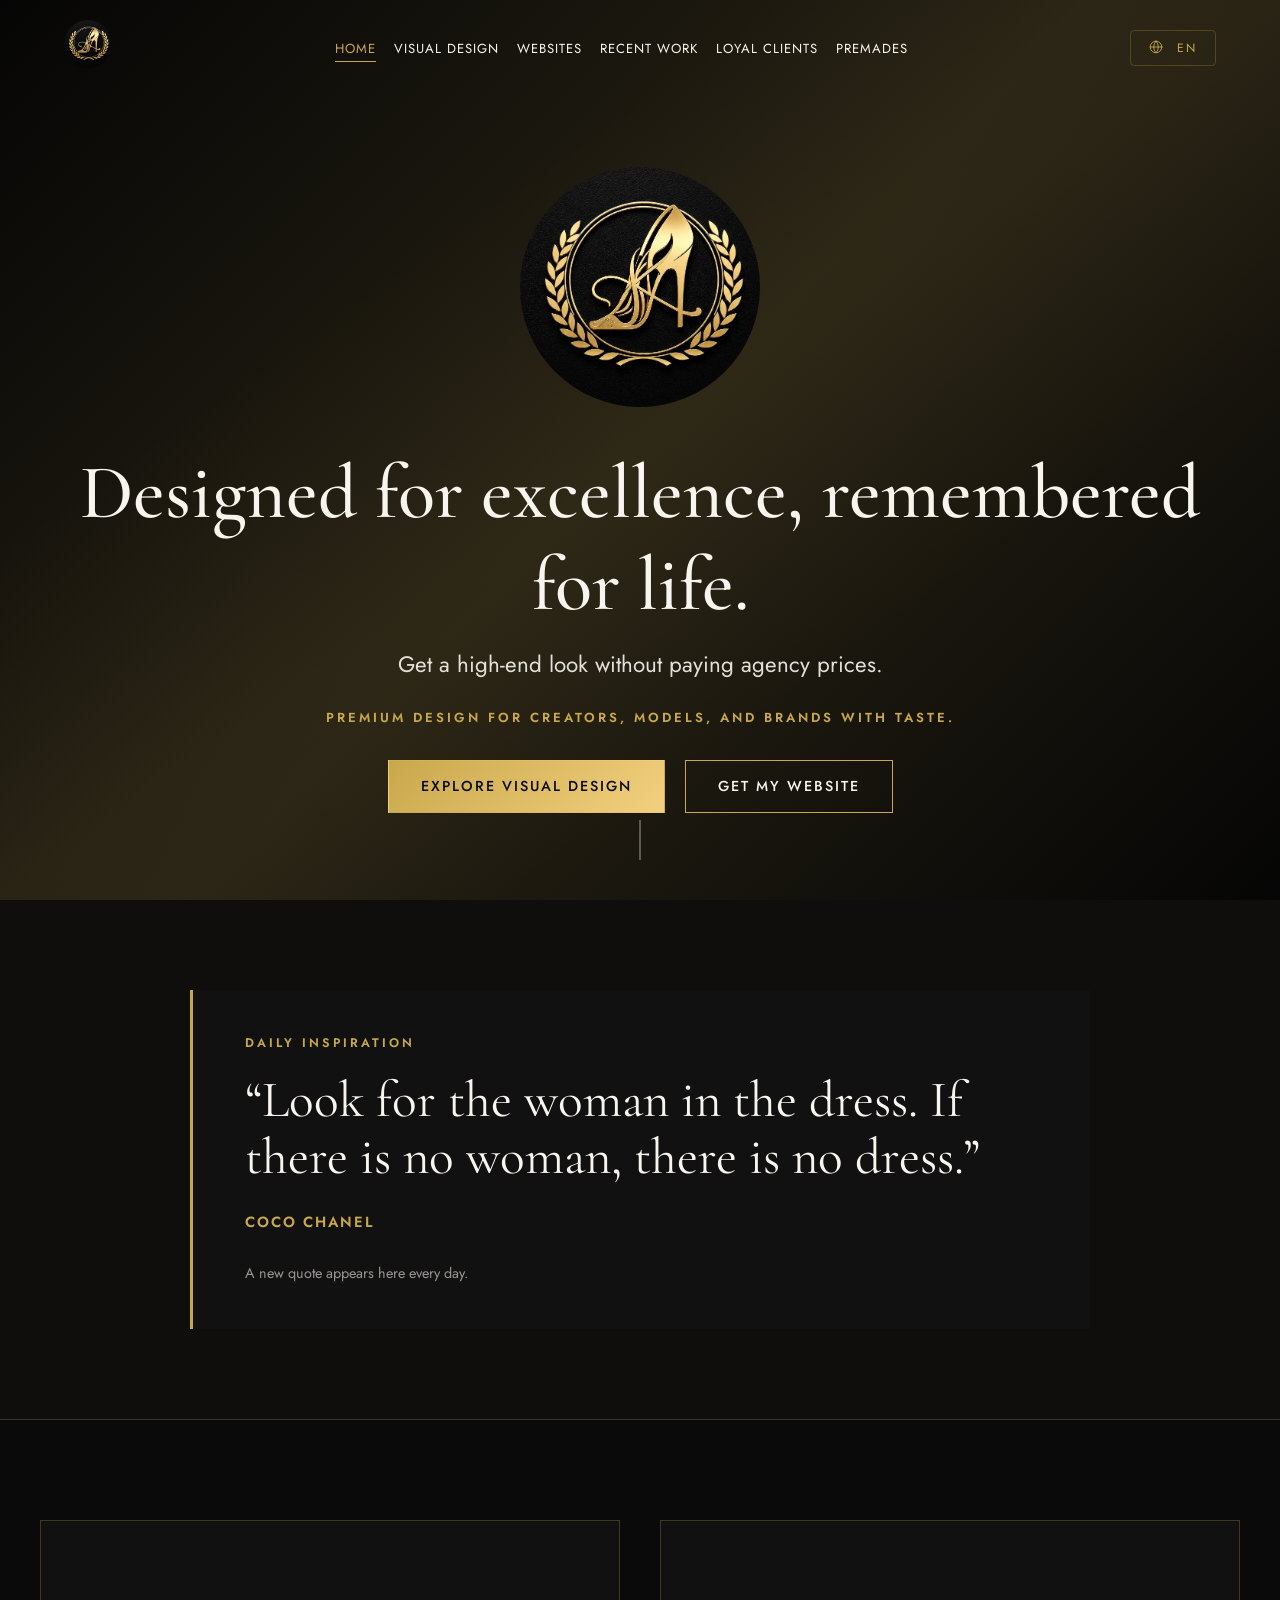
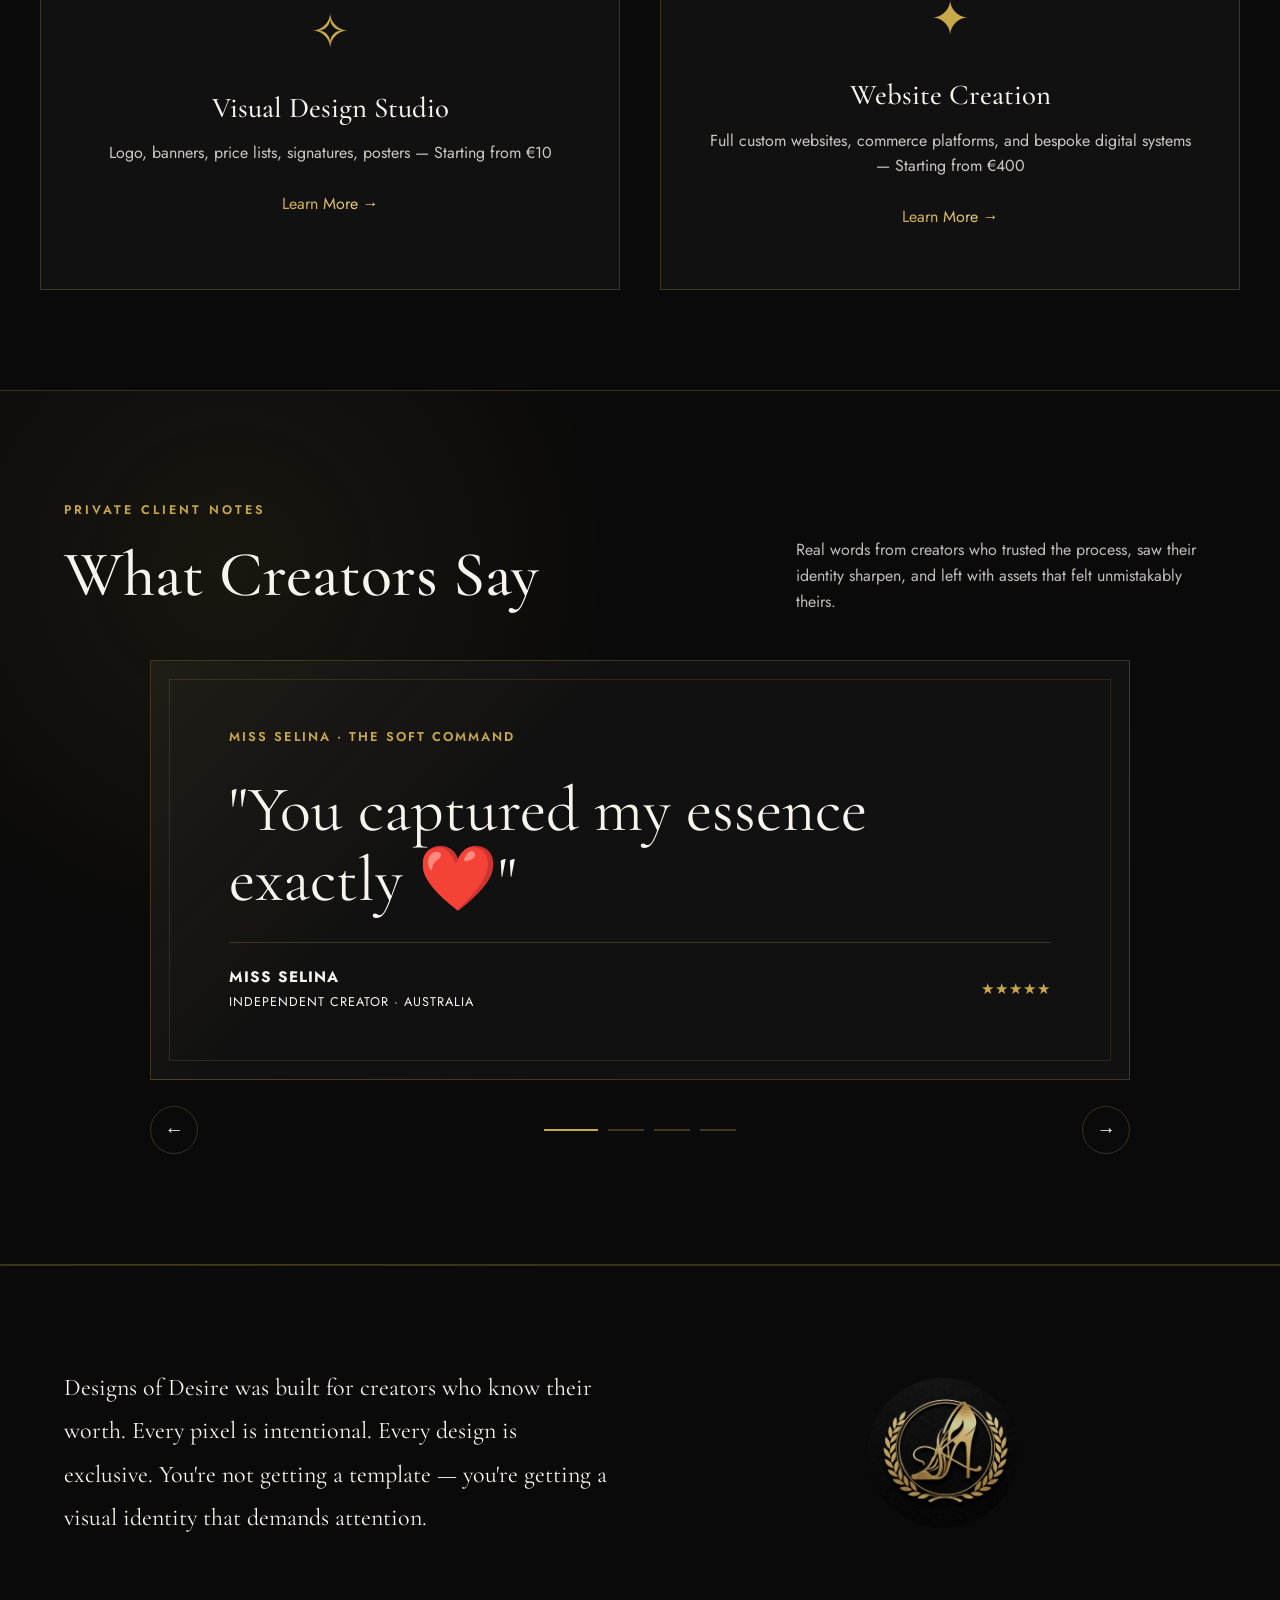
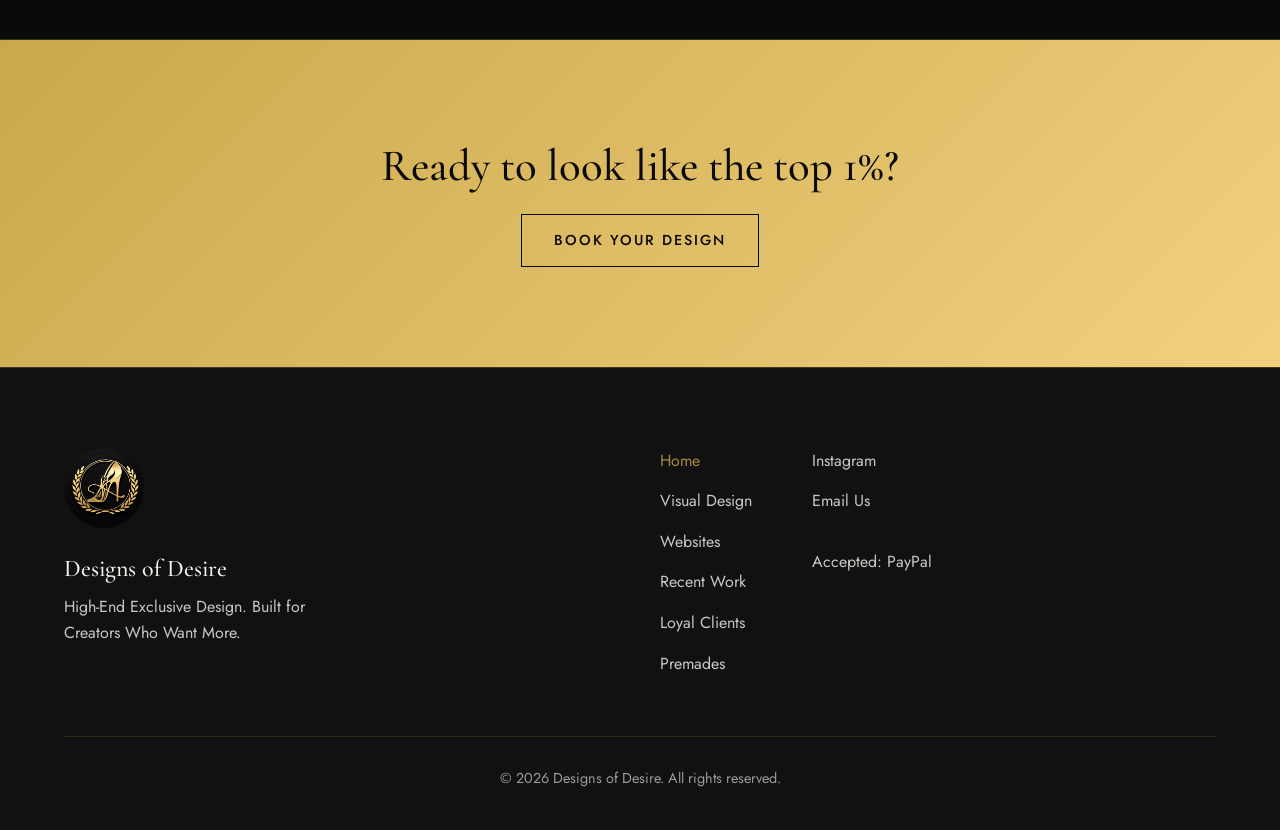
==== index.html @ 1761826a "5" ====
<!DOCTYPE html>
<html lang="en" data-theme="noir">
<head>
  <meta charset="UTF-8">
  <meta name="viewport" content="width=device-width, initial-scale=1.0">
  <title>Designs of Desire | Logo Design & Web Design Studio · Casablanca</title>
  <meta name="description" content="High-end logo design, brand identity, premade designs, and custom website creation in Casablanca. Premium visual design for creators, models, and luxury brands worldwide.">
  <link rel="canonical" href="https://elitexdesignsx-oss.github.io/Designs-Of-Desire/">
  <meta property="og:title" content="Designs of Desire | Logo Design & Web Design · Casablanca">
  <meta property="og:description" content="Premium logo design, brand identity, and custom websites for creators and luxury brands. Based in Casablanca, serving worldwide.">
  <meta property="og:type" content="website">
  <meta property="og:url" content="https://elitexdesignsx-oss.github.io/Designs-Of-Desire/">
  <meta property="og:image" content="https://elitexdesignsx-oss.github.io/Designs-Of-Desire/Images/Logo/designs-of-desire-luxury-logo-1.jpeg">
  <meta name="twitter:card" content="summary_large_image">
  <meta name="twitter:title" content="Designs of Desire | Logo Design & Web Design · Casablanca">
  <meta name="twitter:description" content="Premium logo design, brand identity, and custom websites for creators and luxury brands. Based in Casablanca, serving worldwide.">
  <meta name="twitter:image" content="https://elitexdesignsx-oss.github.io/Designs-Of-Desire/Images/Logo/designs-of-desire-luxury-logo-1.jpeg">
  <link rel="stylesheet" href="assets/css/styles.css">
  <script type="application/ld+json">
{
  "@context": "https://schema.org",
  "@graph": [
    {
      "@type": [
        "Organization",
        "ProfessionalService"
      ],
      "@id": "https://elitexdesignsx-oss.github.io/Designs-Of-Desire/#organization",
      "name": "Designs of Desire",
      "url": "https://elitexdesignsx-oss.github.io/Designs-Of-Desire/",
      "email": "designs.of.desirex@gmail.com",
      "logo": {
        "@type": "ImageObject",
        "url": "https://elitexdesignsx-oss.github.io/Designs-Of-Desire/Images/Logo/designs-of-desire-luxury-logo-1.jpeg"
      },
      "image": "https://elitexdesignsx-oss.github.io/Designs-Of-Desire/Images/Logo/designs-of-desire-luxury-logo-1.jpeg",
      "description": "High-end exclusive visual design, creator branding, premade designs, and custom websites for creators, models, independent brands, and luxury-leaning personal brands.",
      "priceRange": "EUR 10-2000+",
      "areaServed": [
        "Casablanca",
        "Morocco",
        "Worldwide"
      ],
      "sameAs": [
        "https://www.instagram.com/designs_of_desire_official_/"
      ],
      "contactPoint": [
        {
          "@type": "ContactPoint",
          "contactType": "sales",
          "email": "designs.of.desirex@gmail.com",
          "availableLanguage": [
            "English",
            "French",
            "German",
            "Spanish"
          ]
        }
      ]
    },
    {
      "@type": "WebSite",
      "@id": "https://elitexdesignsx-oss.github.io/Designs-Of-Desire/#website",
      "url": "https://elitexdesignsx-oss.github.io/Designs-Of-Desire/",
      "name": "Designs of Desire",
      "publisher": {
        "@id": "https://elitexdesignsx-oss.github.io/Designs-Of-Desire/#organization"
      }
    },
    {
      "@type": "WebPage",
      "@id": "https://elitexdesignsx-oss.github.io/Designs-Of-Desire/#webpage",
      "url": "https://elitexdesignsx-oss.github.io/Designs-Of-Desire/",
      "name": "High-End Design for Creators and Brands",
      "description": "Overview of Designs of Desire services, client notes, visual design packages, website creation, and booking paths.",
      "isPartOf": {
        "@id": "https://elitexdesignsx-oss.github.io/Designs-Of-Desire/#website"
      },
      "about": {
        "@id": "https://elitexdesignsx-oss.github.io/Designs-Of-Desire/#organization"
      },
      "datePublished": "2026-05-31",
      "dateModified": "2026-05-31"
    },
    {
      "@type": "ItemList",
      "@id": "https://elitexdesignsx-oss.github.io/Designs-Of-Desire/#services",
      "name": "Designs of Desire core services",
      "itemListElement": [
        {
          "@type": "ListItem",
          "position": 1,
          "name": "Visual Design Studio",
          "url": "https://elitexdesignsx-oss.github.io/Designs-Of-Desire/visual-design.html"
        },
        {
          "@type": "ListItem",
          "position": 2,
          "name": "Website Creation",
          "url": "https://elitexdesignsx-oss.github.io/Designs-Of-Desire/websites.html"
        },
        {
          "@type": "ListItem",
          "position": 3,
          "name": "Premade Designs",
          "url": "https://elitexdesignsx-oss.github.io/Designs-Of-Desire/premades.html"
        }
      ]
    }
  ]
}
</script>
  <style>
    /* Specific styles for Home Page */
    .dual-cards-section {
      padding: 100px 0;
    }
    .daily-inspiration-section {
      padding: 90px 0;
      border-bottom: 1px solid var(--border-color);
      background: rgba(201, 168, 76, 0.025);
    }
    .daily-inspiration-card {
      max-width: 900px;
      margin: 0 auto;
      border-left: 3px solid var(--accent-color-1);
      padding: 44px 52px;
      background: var(--card-bg);
      position: relative;
    }
    .daily-inspiration-kicker {
      color: var(--accent-color-1);
      font-size: 0.78rem;
      font-weight: 600;
      letter-spacing: 3px;
      margin-bottom: 18px;
      text-transform: uppercase;
    }
    .daily-inspiration-quote {
      font-family: var(--font-display);
      font-size: clamp(2rem, 4vw, 3.6rem);
      line-height: 1.12;
      margin-bottom: 24px;
    }
    .daily-inspiration-person {
      color: var(--accent-color-1);
      font-size: 0.92rem;
      font-weight: 600;
      letter-spacing: 2px;
      text-transform: uppercase;
    }
    .daily-inspiration-meta {
      margin-top: 28px;
      opacity: 0.58;
      font-size: 0.9rem;
    }
    .dual-cards-grid {
      display: grid;
      grid-template-columns: 1fr 1fr;
      gap: 40px;
    }
    .service-card {
      text-align: center;
      display: flex;
      flex-direction: column;
      align-items: center;
      justify-content: center;
      padding: 60px 40px;
    }
    .service-icon {
      font-size: 3rem;
      color: var(--accent-color-1);
      margin-bottom: 20px;
    }

    .reviews-section {
      padding: 110px 0;
      background:
        radial-gradient(circle at 18% 20%, rgba(201, 168, 76, 0.08), transparent 30%),
        var(--bg-color);
      border-top: 1px solid var(--border-color);
      border-bottom: 1px solid var(--border-color);
    }
    .reviews-intro {
      display: flex;
      justify-content: space-between;
      align-items: end;
      gap: 40px;
      margin-bottom: 46px;
    }
    .reviews-kicker {
      color: var(--accent-color-1);
      font-size: 0.78rem;
      font-weight: 600;
      letter-spacing: 3px;
      margin-bottom: 16px;
      text-transform: uppercase;
    }
    .reviews-intro h2 {
      font-size: clamp(2.4rem, 5vw, 4.4rem);
    }
    .reviews-intro p {
      max-width: 420px;
      opacity: 0.76;
    }
    .review-carousel {
      max-width: 980px;
      margin: 0 auto;
    }
    .review-viewport {
      position: relative;
      min-height: 420px;
      border: 1px solid var(--border-color);
      background:
        linear-gradient(135deg, rgba(201, 168, 76, 0.08), transparent 34%),
        var(--card-bg);
      overflow: hidden;
    }
    .review-viewport::before {
      content: '';
      position: absolute;
      inset: 18px;
      border: 1px solid rgba(201, 168, 76, 0.16);
      pointer-events: none;
    }
    .review-slide {
      position: absolute;
      inset: 0;
      display: grid;
      align-content: center;
      gap: 28px;
      padding: clamp(34px, 7vw, 78px);
      opacity: 0;
      transform: translateX(24px);
      transition: opacity 0.45s ease, transform 0.45s ease;
      pointer-events: none;
    }
    .review-slide.active {
      opacity: 1;
      transform: translateX(0);
      pointer-events: auto;
    }
    .review-quote {
      font-family: var(--font-display);
      font-size: clamp(2.2rem, 5vw, 4.5rem);
      line-height: 1.08;
      max-width: 820px;
    }
    .review-author {
      display: flex;
      justify-content: space-between;
      align-items: center;
      gap: 20px;
      border-top: 1px solid var(--border-color);
      padding-top: 22px;
      font-size: 0.95rem;
      text-transform: uppercase;
      letter-spacing: 1px;
    }
    .stars {
      color: var(--accent-color-1);
    }
    .review-tag {
      color: var(--accent-color-1);
      font-size: 0.8rem;
      font-weight: 600;
      letter-spacing: 2px;
      text-transform: uppercase;
    }
    .review-cta {
      background:
        linear-gradient(135deg, rgba(201, 168, 76, 0.18), transparent 42%),
        #0f0f0f;
    }
    .review-cta .review-quote {
      max-width: 760px;
    }
    .review-cta-actions {
      display: flex;
      flex-wrap: wrap;
      gap: 16px;
    }
    .review-controls {
      display: flex;
      align-items: center;
      justify-content: space-between;
      gap: 24px;
      margin-top: 26px;
    }
    .review-arrow {
      width: 48px;
      height: 48px;
      border-radius: 50%;
      border: 1px solid var(--border-color);
      background: transparent;
      color: var(--text-color);
      cursor: pointer;
      font-size: 1.2rem;
      transition: var(--transition);
    }
    .review-arrow:hover {
      border-color: var(--accent-color-1);
      color: var(--accent-color-1);
    }
    .review-dots {
      display: flex;
      gap: 10px;
      justify-content: center;
      flex: 1;
    }
    .review-dot {
      width: 36px;
      height: 2px;
      border: none;
      background: rgba(201, 168, 76, 0.28);
      cursor: pointer;
      transition: var(--transition);
    }
    .review-dot.active {
      background: var(--accent-color-1);
      width: 54px;
    }

    .about-strip {
      padding: 100px 0;
      border-top: 1px solid var(--border-color);
      border-bottom: 1px solid var(--border-color);
    }
    .about-grid {
      display: grid;
      grid-template-columns: 1fr 1fr;
      align-items: center;
      gap: 60px;
    }
    .about-text {
      font-size: 1.5rem;
      font-family: var(--font-display);
      line-height: 1.8;
    }
    .about-img {
      width: 150px;
      height: auto;
      border-radius: 50%;
      margin: 0 auto;
      display: block;
      opacity: 0.8;
    }

    @media (max-width: 768px) {
      .dual-cards-grid, .about-grid {
        grid-template-columns: 1fr;
      }
      .review-quote {
        font-size: 2rem;
      }
      .reviews-intro {
        display: block;
      }
      .reviews-intro p {
        margin-top: 12px;
      }
      .review-viewport {
        min-height: 500px;
      }
      .review-author, .review-controls {
        align-items: flex-start;
        flex-direction: column;
      }
      .daily-inspiration-card {
        padding: 34px 26px;
      }
      .about-grid {
        text-align: center;
      }
    }
  </style>
</head>
<body>

  <!-- Navigation -->
  <nav aria-label="Main navigation">
    <div class="container nav-container">
      <a href="index.html" aria-label="Go to Designs of Desire homepage">
        <img src="Images/Logo/designs-of-desire-luxury-logo.jpeg" alt="Designs of Desire luxury logo" class="nav-logo" width="1254" height="1254">
      </a>
      <ul class="nav-links">
        <li><a href="index.html" data-i18n="nav_home">Home</a></li>
        <li><a href="visual-design.html" data-i18n="nav_visual">Visual Design</a></li>
        <li><a href="websites.html" data-i18n="nav_websites">Websites</a></li>
        <li><a href="recent-work.html" data-i18n="nav_work">Recent Work</a></li>
        <li><a href="loyal-clients.html" data-i18n="nav_clients">Loyal Clients</a></li>
        <li><a href="premades.html" data-i18n="nav_premades">Premades</a></li>
      </ul>
      <div class="nav-controls">
        <button class="lang-switch" type="button" aria-label="Change language"><svg width="14" height="14" viewBox="0 0 24 24" fill="none" stroke="currentColor" stroke-width="1.5" stroke-linecap="round" stroke-linejoin="round"><circle cx="12" cy="12" r="10"></circle><line x1="2" y1="12" x2="22" y2="12"></line><path d="M12 2a15.3 15.3 0 0 1 4 10 15.3 15.3 0 0 1-4 10 15.3 15.3 0 0 1-4-10 15.3 15.3 0 0 1 4-10z"></path></svg> EN</button>
        <button class="hamburger" type="button" aria-label="Open navigation menu" aria-controls="mobile-menu" aria-expanded="false">
          <span></span><span></span><span></span>
        </button>
      </div>
    </div>
  </nav>

  <!-- Mobile Menu -->
  <div class="mobile-menu" id="mobile-menu">
    <a href="index.html" data-i18n="nav_home">Home</a>
    <a href="visual-design.html" data-i18n="nav_visual">Visual Design</a>
    <a href="websites.html" data-i18n="nav_websites">Websites</a>
    <a href="recent-work.html" data-i18n="nav_work">Recent Work</a>
    <a href="loyal-clients.html" data-i18n="nav_clients">Loyal Clients</a>
    <a href="premades.html" data-i18n="nav_premades">Premades</a>
  </div>

  <main>
  <!-- Hero -->
  <header class="hero">
    <div class="container reveal">
      <div class="hero-logo-container">
        <img src="Images/Logo/designs-of-desire-luxury-logo.jpeg" alt="Designs of Desire" class="hero-logo" width="1254" height="1254" fetchpriority="high">
      </div>
      <h1 data-i18n="hero_title">Designed for excellence, remembered for life.</h1>
      <p data-i18n="hero_sub">Get a high-end look without paying agency prices.</p>
      <div class="hero-motto">Premium design for creators, models, and brands with taste.</div>
      <div class="hero-btns">
        <a href="visual-design.html" class="btn btn-primary" data-i18n="btn_explore">Explore Visual Design</a>
        <a href="websites.html" class="btn btn-outline" data-i18n="btn_get_website">Get My Website</a>
      </div>
    </div>
    <div class="scroll-indicator"></div>
  </header>

  <section class="agent-summary sr-only" aria-labelledby="home-summary-title">
    <div class="agent-summary-panel">
      <h2 id="home-summary-title">What Designs of Desire Does</h2>
      <p>Based in Casablanca and serving clients worldwide, Designs of Desire is a high-end visual design and website studio for creators, models, independent brands, and luxury-leaning personal brands that want a polished, memorable online presence without agency pricing.</p>
      <dl>
        <dt>Core services</dt>
        <dd>Visual design assets, custom websites, creator commerce platforms, bespoke digital systems, loyal client brand profiles, and exclusive premade designs.</dd>
        <dt>Best fit</dt>
        <dd>Creators and brands that need premium visual identity, clearer offer presentation, direct booking paths, or a stronger platform outside social media.</dd>
        <dt>Starting prices</dt>
        <dd>Visual design starts at EUR 10, premade designs start at EUR 20, and custom websites start at EUR 400.</dd>
        <dt>Contact path</dt>
        <dd>Email designs.of.desirex@gmail.com or message Designs of Desire on Instagram to request a project.</dd>
      </dl>
      <p class="last-updated">Last updated: May 31, 2026</p>
    </div>
  </section>

  <!-- Daily Inspiration -->
  <section class="daily-inspiration-section">
    <div class="container reveal">
      <div class="daily-inspiration-card" id="daily-inspiration">
        <div class="daily-inspiration-kicker">Daily Inspiration</div>
        <blockquote class="daily-inspiration-quote" id="daily-inspiration-quote">“Design is the silent ambassador of your brand.”</blockquote>
        <div class="daily-inspiration-person" id="daily-inspiration-person">Paul Rand</div>
        <div class="daily-inspiration-meta" id="daily-inspiration-meta">A new quote appears here every day.</div>
      </div>
    </div>
  </section>

  <!-- Dual Service Cards -->
  <section class="dual-cards-section container">
    <div class="dual-cards-grid reveal">
      <div class="card service-card">
        <div class="service-icon">✧</div>
        <h2 class="card-title" data-i18n="service_visual_title">Visual Design Studio</h2>
        <p class="card-desc" data-i18n="service_visual_desc">Logo, banners, price lists, signatures, posters — Starting from €10</p>
        <a href="visual-design.html" class="gold-gradient-text" data-i18n="btn_learn_more">Learn More →</a>
      </div>
      <div class="card service-card">
        <div class="service-icon">✦</div>
        <h2 class="card-title" data-i18n="service_web_title">Website Creation</h2>
        <p class="card-desc" data-i18n="service_web_desc">Full custom websites, commerce platforms, and bespoke digital systems — Starting from €400</p>
        <a href="websites.html" class="gold-gradient-text" data-i18n="btn_learn_more">Learn More →</a>
      </div>
    </div>
  </section>

  <!-- Reviews Section -->
  <section class="reviews-section">
    <div class="container reveal">
      <div class="reviews-intro">
        <div>
          <div class="reviews-kicker">Private Client Notes</div>
          <h2>What Creators Say</h2>
        </div>
        <p>Real words from creators who trusted the process, saw their identity sharpen, and left with assets that felt unmistakably theirs.</p>
      </div>

      <div class="review-carousel" aria-label="Client reviews carousel">
        <div class="review-viewport">
          <article class="review-slide active" data-review-slide>
            <div class="review-tag">Miss Selina · The Soft Command</div>
            <p class="review-quote">"You captured my essence exactly ❤️"</p>
            <div class="review-author">
              <div><strong>Miss Selina</strong><br><small>Independent Creator · Australia</small></div>
              <div class="stars">★★★★★</div>
            </div>
          </article>

          <article class="review-slide" data-review-slide>
            <div class="review-tag">Miss Selina · Full Brand System</div>
            <p class="review-quote">"You put so much energy into this… thank you."</p>
            <div class="review-author">
              <div><strong>Miss Selina</strong><br><small>The Soft Command</small></div>
              <div class="stars">★★★★★</div>
            </div>
          </article>

          <article class="review-slide" data-review-slide>
            <div class="review-tag">Viper Queen · Logo Identity</div>
            <p class="review-quote">"Other models logos are good, but mine is the best."</p>
            <div class="review-author">
              <div><strong>Viper Queen</strong><br><small>Luxury Visual Creator</small></div>
              <div class="stars">★★★★★</div>
            </div>
          </article>

          <article class="review-slide review-cta" data-review-slide>
            <div class="review-tag">Invitation Only Energy</div>
            <p class="review-quote">Want your brand to be the next one they remember?</p>
            <div class="review-cta-actions">
              <a href="visual-design.html" class="btn btn-primary">Explore Visual Design</a>
              <a href="websites.html" class="btn btn-outline">Build a Website</a>
            </div>
          </article>
        </div>

        <div class="review-controls">
          <button class="review-arrow" id="review-prev" aria-label="Previous review">←</button>
          <div class="review-dots" id="review-dots" aria-label="Review pagination"></div>
          <button class="review-arrow" id="review-next" aria-label="Next review">→</button>
        </div>
      </div>
    </div>
  </section>

  <!-- About Strip -->
  <section class="about-strip">
    <div class="container about-grid reveal">
      <div class="about-text" data-i18n="about_text">
        "Designs of Desire was built for creators who know their worth. Every pixel is intentional. Every design is exclusive. You're not getting a template — you're getting a visual identity that demands attention."
      </div>
      <div>
        <img src="Images/Logo/designs-of-desire-luxury-logo.jpeg" alt="Crest" class="about-img" loading="lazy" decoding="async" width="1254" height="1254">
      </div>
    </div>
  </section>

  <!-- Bottom CTA -->
  <section class="uniform-stripe gold-gradient-bg">
    <div class="container reveal">
      <h2 data-i18n="bottom_cta">Ready to look like the top 1%?</h2>
      <a href="mailto:designs.of.desirex@gmail.com?subject=Booking%20Inquiry" class="btn btn-outline" style="border-color: var(--button-text); color: var(--button-text);" data-i18n="btn_book">Book Your Design</a>
    </div>
  </section>
  </main>

  <!-- Footer -->
  <footer>
    <div class="container">
      <div class="footer-content">
        <div>
          <img src="Images/Logo/designs-of-desire-luxury-logo.jpeg" alt="Designs of Desire luxury logo" class="footer-logo" loading="lazy" decoding="async" width="1254" height="1254">
          <h3 style="font-size: 1.5rem; margin-bottom: 10px;">Designs of Desire</h3>
          <p style="opacity: 0.8; max-width: 300px;">High-End Exclusive Design. Built for Creators Who Want More.</p>
        </div>
        <div style="display: flex; gap: 60px;">
          <div class="footer-links">
            <a href="index.html" data-i18n="nav_home">Home</a>
            <a href="visual-design.html" data-i18n="nav_visual">Visual Design</a>
            <a href="websites.html" data-i18n="nav_websites">Websites</a>
            <a href="recent-work.html" data-i18n="nav_work">Recent Work</a>
            <a href="loyal-clients.html" data-i18n="nav_clients">Loyal Clients</a>
            <a href="premades.html" data-i18n="nav_premades">Premades</a>
          </div>
          <address class="footer-links">

            <a href="https://www.instagram.com/designs_of_desire_official_/" target="_blank">Instagram</a>
            <a href="mailto:designs.of.desirex@gmail.com">Email Us</a>
            <span style="opacity: 0.8; margin-top: 20px;">Accepted: PayPal</span>
          </address>
        </div>
      </div>
      <div class="footer-bottom">
        &copy; 2026 Designs of Desire. All rights reserved.
      </div>
    </div>
  </footer>

  <script src="assets/js/translations.js"></script>
  <script src="assets/js/main.js"></script>
</body>
</html>
---- assets/css/styles.css ----
@import url('https://fonts.googleapis.com/css2?family=Cormorant+Garamond:ital,wght@0,300;0,400;0,500;0,600;0,700;1,400&family=Jost:wght@300;400;500;600&display=swap');

:root {
  /* Default: Noir Luxe */
  --bg-color: #0A0A0A;
  --text-color: #F8F5EF;
  --card-bg: #111111;
  --accent-color-1: #C9A84C;
  --accent-color-2: #F2D07E;
  --border-color: rgba(201, 168, 76, 0.25);
  --border-glow: rgba(201, 168, 76, 0.4);
  --button-text: #0A0A0A;
  --glass-bg: rgba(17, 17, 17, 0.7);
  --nav-bg: rgba(10, 10, 10, 0.85);
  
  --font-display: 'Cormorant Garamond', serif;
  --font-body: 'Jost', sans-serif;
  
  --transition: all 0.4s ease;
}

[data-theme="marble"] {
  /* Gilded Marble */
  --bg-color: #FFFDF8;
  background-image: 
    radial-gradient(circle at 12% 18%, rgba(212, 175, 55, 0.2) 0%, transparent 28%),
    linear-gradient(135deg, #FFFFFF 0%, #FFF7DF 42%, #FFFFFF 72%, #F6E6B8 100%);
  --text-color: #15120B;
  --card-bg: rgba(255, 255, 255, 0.9);
  --accent-color-1: #B98718;
  --accent-color-2: #E8C76B;
  --border-color: rgba(185, 135, 24, 0.32);
  --border-glow: rgba(185, 135, 24, 0.32);
  --button-text: #141006;
  --glass-bg: rgba(255, 253, 247, 0.78);
  --nav-bg: rgba(255, 253, 247, 0.88);
}

* {
  margin: 0;
  padding: 0;
  box-sizing: border-box;
}

body {
  font-family: var(--font-body);
  background-color: var(--bg-color);
  color: var(--text-color);
  overflow-x: hidden;
  transition: background-color 0.4s ease, color 0.4s ease;
  line-height: 1.6;
}

[data-theme="marble"] body {
  background:
    radial-gradient(circle at top left, rgba(232, 199, 107, 0.24), transparent 34%),
    radial-gradient(circle at bottom right, rgba(185, 135, 24, 0.12), transparent 30%),
    linear-gradient(135deg, #FFFFFF 0%, #FFF9E9 42%, #FFFFFF 70%, #F7E7BA 100%);
}

h1, h2, h3, h4, h5, h6 {
  font-family: var(--font-display);
  font-weight: 500;
  line-height: 1.2;
}

a {
  color: inherit;
  text-decoration: none;
  transition: var(--transition);
}

ul {
  list-style: none;
}

/* Utilities */
.container {
  width: 100%;
  max-width: 1200px;
  margin: 0 auto;
  padding: 0 24px;
}

.gold-gradient-text {
  background: linear-gradient(to right, var(--accent-color-1), var(--accent-color-2));
  -webkit-background-clip: text;
  -webkit-text-fill-color: transparent;
  display: inline-block;
}

.gold-gradient-bg {
  background: linear-gradient(135deg, var(--accent-color-1), var(--accent-color-2));
}

.section-padding {
  padding: 100px 0;
}

.text-center {
  text-align: center;
}

.sr-only {
  position: absolute;
  width: 1px;
  height: 1px;
  padding: 0;
  margin: -1px;
  overflow: hidden;
  clip: rect(0, 0, 0, 0);
  white-space: nowrap;
  border: 0;
}

.agent-summary {
  padding: 0 0 90px;
}

.agent-summary-panel {
  border: 1px solid var(--border-color);
  background:
    linear-gradient(135deg, rgba(201, 168, 76, 0.08), transparent 36%),
    var(--card-bg);
  padding: clamp(30px, 5vw, 54px);
}

.agent-summary-panel h2 {
  font-size: clamp(2rem, 4vw, 3.2rem);
  margin-bottom: 18px;
}

.agent-summary-panel > p {
  max-width: 780px;
  opacity: 0.82;
  margin-bottom: 28px;
}

.agent-summary-panel dl {
  display: grid;
  grid-template-columns: minmax(180px, 0.32fr) 1fr;
  gap: 16px 28px;
}

.agent-summary-panel dt {
  color: var(--accent-color-1);
  font-weight: 700;
  letter-spacing: 1px;
  text-transform: uppercase;
  font-size: 0.78rem;
}

.agent-summary-panel dd {
  opacity: 0.86;
}

.last-updated {
  margin-top: 24px;
  opacity: 0.58;
  font-size: 0.9rem;
}

.quote-form-section,
.faq-section {
  padding: 90px 0;
}

.quote-form {
  display: grid;
  grid-template-columns: repeat(2, minmax(0, 1fr));
  gap: 18px;
  margin-top: 34px;
}

.quote-form label {
  display: grid;
  gap: 8px;
  color: var(--accent-color-1);
  font-size: 0.78rem;
  font-weight: 700;
  letter-spacing: 1px;
  text-transform: uppercase;
}

.quote-form input,
.quote-form select,
.quote-form textarea {
  width: 100%;
  min-height: 52px;
  border: 1px solid var(--border-color);
  background: rgba(0, 0, 0, 0.24);
  color: var(--text-color);
  padding: 13px 15px;
  font: inherit;
  outline: none;
}

.quote-form textarea,
.quote-form .full {
  grid-column: 1 / -1;
}

.quote-form textarea {
  min-height: 140px;
  resize: vertical;
}

.quote-form input:focus,
.quote-form select:focus,
.quote-form textarea:focus {
  border-color: var(--accent-color-1);
  box-shadow: 0 0 0 3px rgba(201, 168, 76, 0.12);
}

.faq-list {
  display: grid;
  gap: 18px;
  margin-top: 34px;
}

.faq-list article {
  border: 1px solid var(--border-color);
  background: var(--card-bg);
  padding: 24px;
}

.faq-list h3 {
  font-size: 1.35rem;
  margin-bottom: 8px;
}

/* Navigation */
nav {
  position: fixed;
  top: 0;
  width: 100%;
  z-index: 1000;
  background: transparent;
  transition: var(--transition);
  padding: 20px 0;
}

nav.scrolled {
  background: var(--nav-bg);
  backdrop-filter: blur(10px);
  -webkit-backdrop-filter: blur(10px);
  padding: 15px 0;
  border-bottom: 1px solid var(--border-color);
}
[data-theme="marble"] nav.scrolled {
  box-shadow: 0 12px 36px rgba(185, 135, 24, 0.12);
}

.nav-container {
  display: flex;
  justify-content: space-between;
  align-items: center;
}

.nav-logo {
  height: 48px;
  width: 48px;
  border-radius: 50%;
  object-fit: cover;
}
[data-theme="marble"] .nav-logo {
  box-shadow: 0 0 10px rgba(0,0,0,0.1);
  background: #000; /* container for jpeg logo to look good */
}

.nav-links {
  display: flex;
  gap: 18px;
}

.nav-links a {
  font-size: 0.82rem;
  text-transform: uppercase;
  letter-spacing: 1px;
  position: relative;
}

.nav-links a::after {
  content: '';
  position: absolute;
  bottom: -4px;
  left: 0;
  width: 0%;
  height: 1px;
  background: var(--accent-color-1);
  transition: var(--transition);
}
.nav-links a:hover::after,
.nav-links a.active::after {
  width: 100%;
}
.nav-links a.active,
.mobile-menu a.active,
.footer-links a.active {
  color: var(--accent-color-1);
}

.nav-controls {
  display: flex;
  align-items: center;
  gap: 14px;
}

.theme-toggle {
  background: none;
  border: none;
  color: var(--text-color);
  font-family: var(--font-body);
  font-size: 0.82rem;
  cursor: pointer;
  text-transform: uppercase;
  transition: var(--transition);
}
.theme-toggle:hover {
  color: var(--accent-color-1);
}

.lang-switch {
  display: inline-flex;
  align-items: center;
  justify-content: center;
  gap: 8px;
  background: transparent;
  border: 1px solid var(--border-color);
  color: var(--accent-color-1);
  font-family: var(--font-body);
  font-size: 0.75rem;
  letter-spacing: 2px;
  padding: 8px 18px;
  border-radius: 4px;
  cursor: pointer;
  text-transform: uppercase;
  transition: var(--transition);
  position: relative;
  overflow: hidden;
}
.lang-switch::before {
  content: '';
  position: absolute;
  top: 0; left: -100%; width: 100%; height: 100%;
  background: linear-gradient(90deg, transparent, rgba(201,168,76,0.15), transparent);
  transition: 0.6s ease;
}
.lang-switch:hover::before {
  left: 100%;
}
[data-theme="marble"] .lang-switch {
  background: rgba(0, 0, 0, 0.02);
}
.lang-switch:hover {
  border-color: var(--accent-color-1);
  box-shadow: 0 0 18px rgba(201, 168, 76, 0.2);
  background: rgba(201, 168, 76, 0.05);
}

.hamburger {
  display: none;
  flex-direction: column;
  gap: 5px;
  cursor: pointer;
}
.hamburger span {
  width: 25px;
  height: 2px;
  background: var(--text-color);
  transition: var(--transition);
}

/* Buttons */
.btn {
  display: inline-block;
  padding: 14px 32px;
  font-size: 0.9rem;
  text-transform: uppercase;
  letter-spacing: 2px;
  font-family: var(--font-body);
  font-weight: 500;
  cursor: pointer;
  border: 1px solid transparent;
  transition: var(--transition);
  text-align: center;
}

.btn-primary {
  background: linear-gradient(135deg, var(--accent-color-1), var(--accent-color-2));
  color: var(--button-text);
}
[data-theme="marble"] .btn-primary {
  color: #fff;
}

.btn-primary:hover {
  background: transparent;
  border-color: var(--accent-color-1);
  color: var(--accent-color-1);
  box-shadow: 0 0 15px var(--border-glow);
}

.btn-outline {
  background: transparent;
  border: 1px solid var(--accent-color-1);
  color: var(--text-color);
}

.btn-outline:hover {
  background: linear-gradient(135deg, var(--accent-color-1), var(--accent-color-2));
  color: var(--button-text);
  box-shadow: 0 0 15px var(--border-glow);
}
[data-theme="marble"] .btn-outline:hover {
  color: #fff;
}

/* Hero Section */
.hero {
  min-height: 100vh;
  display: flex;
  align-items: center;
  justify-content: center;
  position: relative;
  text-align: center;
  padding-top: 80px;
  overflow: hidden;

}
[data-theme="noir"] .hero {
  background-image: linear-gradient(135deg, rgba(5,5,5,1) 0%, rgba(201, 168, 76, 0.15) 50%, rgba(5,5,5,1) 100%);
  box-shadow: none;
}
[data-theme="marble"] .hero {
  box-shadow: inset 0 0 0 2000px rgba(253, 253, 253, 0.95);
}

.hero::before {
  content: '';
  position: absolute;
  top: -50%; left: -50%; width: 200%; height: 200%;
  background: linear-gradient(
    to bottom right,
    rgba(255, 255, 255, 0) 0%,
    rgba(255, 255, 255, 0) 40%,
    rgba(201, 168, 76, 0.05) 50%,
    rgba(255, 255, 255, 0) 60%,
    rgba(255, 255, 255, 0) 100%
  );
  animation: shimmerSweep 8s infinite linear;
  pointer-events: none;
}

@keyframes shimmerSweep {
  0% { transform: translate(-30%, -30%); }
  100% { transform: translate(30%, 30%); }
}

.hero-logo-container {
  margin-bottom: 2rem;
  display: inline-block;
  position: relative;
}

.hero-logo {
  width: 240px;
  height: 240px;
  object-fit: cover;
  border-radius: 50%;
  animation: pulseGlow 4s infinite alternate;
}
[data-theme="marble"] .hero-logo {
  background: #000;
}

@keyframes pulseGlow {
  0% { box-shadow: 0 0 20px rgba(201, 168, 76, 0.2); }
  100% { box-shadow: 0 0 60px rgba(201, 168, 76, 0.6); }
}

.hero h1 {
  font-size: clamp(3rem, 6vw, 5rem);
  margin-bottom: 1rem;
}

.hero p {
  font-size: clamp(1.1rem, 2vw, 1.4rem);
  max-width: 700px;
  margin: 0 auto 3rem;
  opacity: 0.9;
}

.hero-btns {
  display: flex;
  gap: 20px;
  justify-content: center;
}
.hero-motto {
  color: var(--accent-color-1);
  font-size: 0.82rem;
  font-weight: 600;
  letter-spacing: 3px;
  margin: -24px 0 32px;
  text-transform: uppercase;
}

.scroll-indicator {
  position: absolute;
  bottom: 40px;
  left: 50%;
  transform: translateX(-50%);
  display: flex;
  flex-direction: column;
  align-items: center;
  opacity: 0.6;
}
.scroll-indicator::after {
  content: '';
  width: 1px;
  height: 40px;
  background: var(--text-color);
  margin-top: 10px;
  animation: scrollLine 2s infinite;
}
@keyframes scrollLine {
  0% { transform: scaleY(0); transform-origin: top; }
  50% { transform: scaleY(1); transform-origin: top; }
  51% { transform: scaleY(1); transform-origin: bottom; }
  100% { transform: scaleY(0); transform-origin: bottom; }
}

/* Cards & Layouts */
.grid-2 {
  display: grid;
  grid-template-columns: 1fr 1fr;
  gap: 40px;
}
.grid-3 {
  display: grid;
  grid-template-columns: repeat(3, 1fr);
  gap: 30px;
}

.card {
  background: var(--card-bg);
  border: 1px solid var(--border-color);
  padding: 40px;
  transition: var(--transition);
  position: relative;
}
[data-theme="marble"] .card {
  box-shadow: inset 0 1px 0 rgba(255, 255, 255, 0.86);
}

.card:hover {
  transform: translateY(-8px);
  box-shadow: 0 10px 30px var(--border-glow);
  border-color: var(--accent-color-1);
}

.card-title {
  font-size: 1.8rem;
  margin-bottom: 15px;
}

.card-desc {
  opacity: 0.8;
  margin-bottom: 25px;
}

/* Footer */
footer {
  border-top: 1px solid var(--border-color);
  padding: 80px 0 40px;
  background: var(--card-bg);
}

.footer-content {
  display: grid;
  grid-template-columns: 1fr 1fr;
  gap: 40px;
  margin-bottom: 60px;
}

.footer-logo {
  width: 80px;
  height: 80px;
  border-radius: 50%;
  object-fit: cover;
  margin-bottom: 20px;
}
[data-theme="marble"] .footer-logo {
  background: #000;
}

.footer-links {
  display: flex;
  flex-direction: column;
  gap: 15px;
}
.footer-links a {
  opacity: 0.8;
}
.footer-links a:hover {
  opacity: 1;
  color: var(--accent-color-1);
}

footer address {
  font-style: normal;
}

.footer-bottom {
  text-align: center;
  padding-top: 30px;
  border-top: 1px solid var(--border-color);
  opacity: 0.6;
  font-size: 0.9rem;
}

/* Animations */
.reveal {
  opacity: 0;
  transform: translateY(40px);
  transition: 0.8s all ease;
}
.reveal.active {
  opacity: 1;
  transform: translateY(0);
}

/* Mobile */
@media (max-width: 768px) {
  .nav-links {
    display: none; /* simple for now, will implement overlay in JS */
  }
  .hamburger {
    display: flex;
    border: 0;
    background: transparent;
    padding: 6px;
  }
}

@media (max-width: 768px) {
  .grid-2, .grid-3 {
    grid-template-columns: 1fr;
  }
  .hero-btns {
    flex-direction: column;
  }
  .footer-content {
    grid-template-columns: 1fr;
    text-align: center;
  }
  .agent-summary-panel dl,
  .quote-form {
    grid-template-columns: 1fr;
  }
}

/* Mobile Nav Overlay */
.mobile-menu {
  position: fixed;
  top: 0;
  left: 0;
  width: 100%;
  height: 100vh;
  background: var(--bg-color);
  z-index: 999;
  display: flex;
  flex-direction: column;
  justify-content: center;
  align-items: center;
  gap: 30px;
  transform: translateY(-100%);
  transition: transform 0.5s ease;
}
.mobile-menu.open {
  transform: translateY(0);
}
.mobile-menu a {
  font-size: 2rem;
  font-family: var(--font-display);
}

/* Uniform Stripes */
.uniform-stripe {
  padding: 100px 0;
  text-align: center;
  width: 100%;
}
.uniform-stripe h2 {
  font-size: clamp(2.2rem, 4vw, 2.8rem);
  margin-bottom: 20px;
  color: inherit;
}
.uniform-stripe p {
  max-width: 680px;
  margin: 0 auto 0 auto;
  font-size: 1.1rem;
  line-height: 1.6;
  opacity: 0.9;
}
.uniform-stripe .stripe-actions {
  display: flex;
  justify-content: center;
  align-items: center;
  gap: 20px;
  flex-wrap: wrap;
  margin-top: 35px;
}

/* Gold Stripe Children */
.gold-gradient-bg h2, 
.gold-gradient-bg p, 
.gold-gradient-bg .step-title {
  color: var(--button-text) !important;
}
.gold-gradient-bg .timeline::before {
  background: var(--button-text) !important;
  opacity: 0.2;
}
.gold-gradient-bg .step-icon {
  border-color: var(--button-text) !important;
  background: transparent !important;
  color: var(--button-text) !important;
}
.gold-gradient-bg .btn-outline {
  border-color: var(--button-text) !important;
  color: var(--button-text) !important;
}
.gold-gradient-bg .btn-primary {
  background: var(--button-text) !important;
  color: var(--text-color) !important; /* Button text inverse */
}
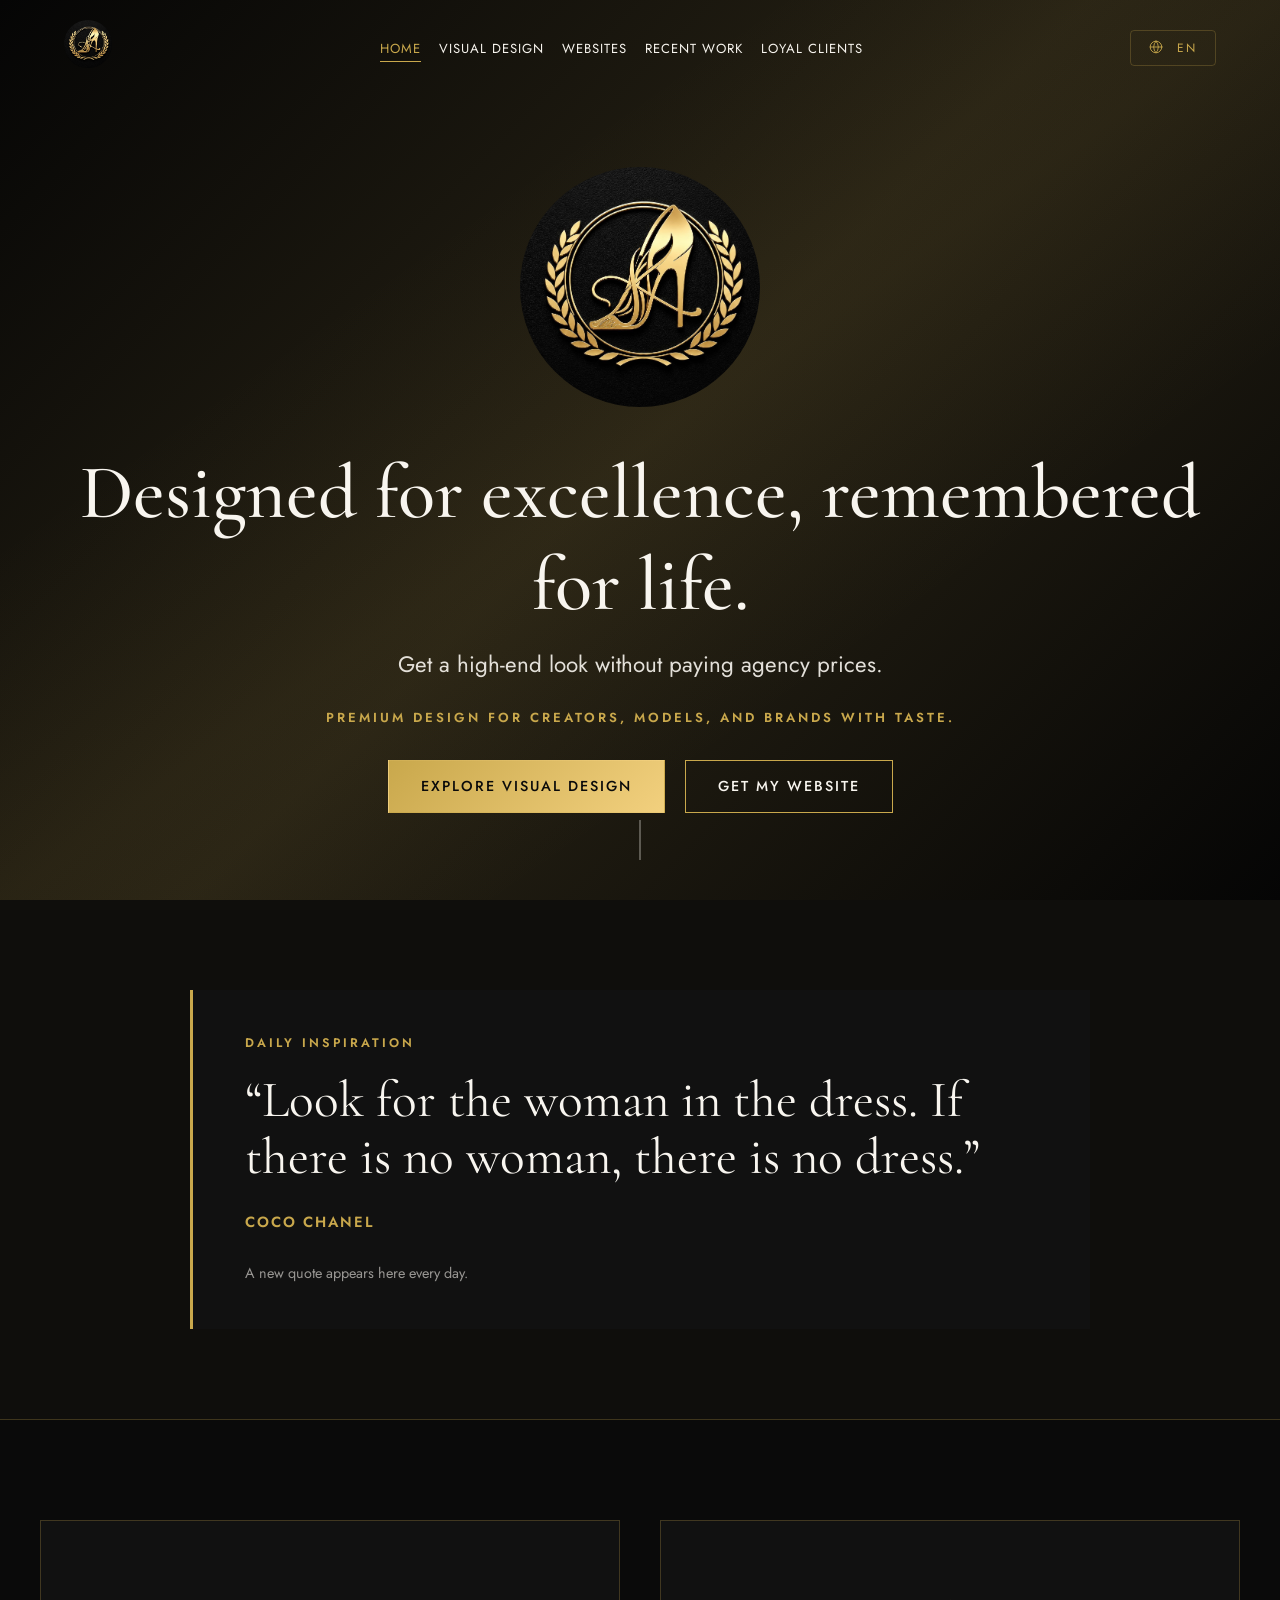
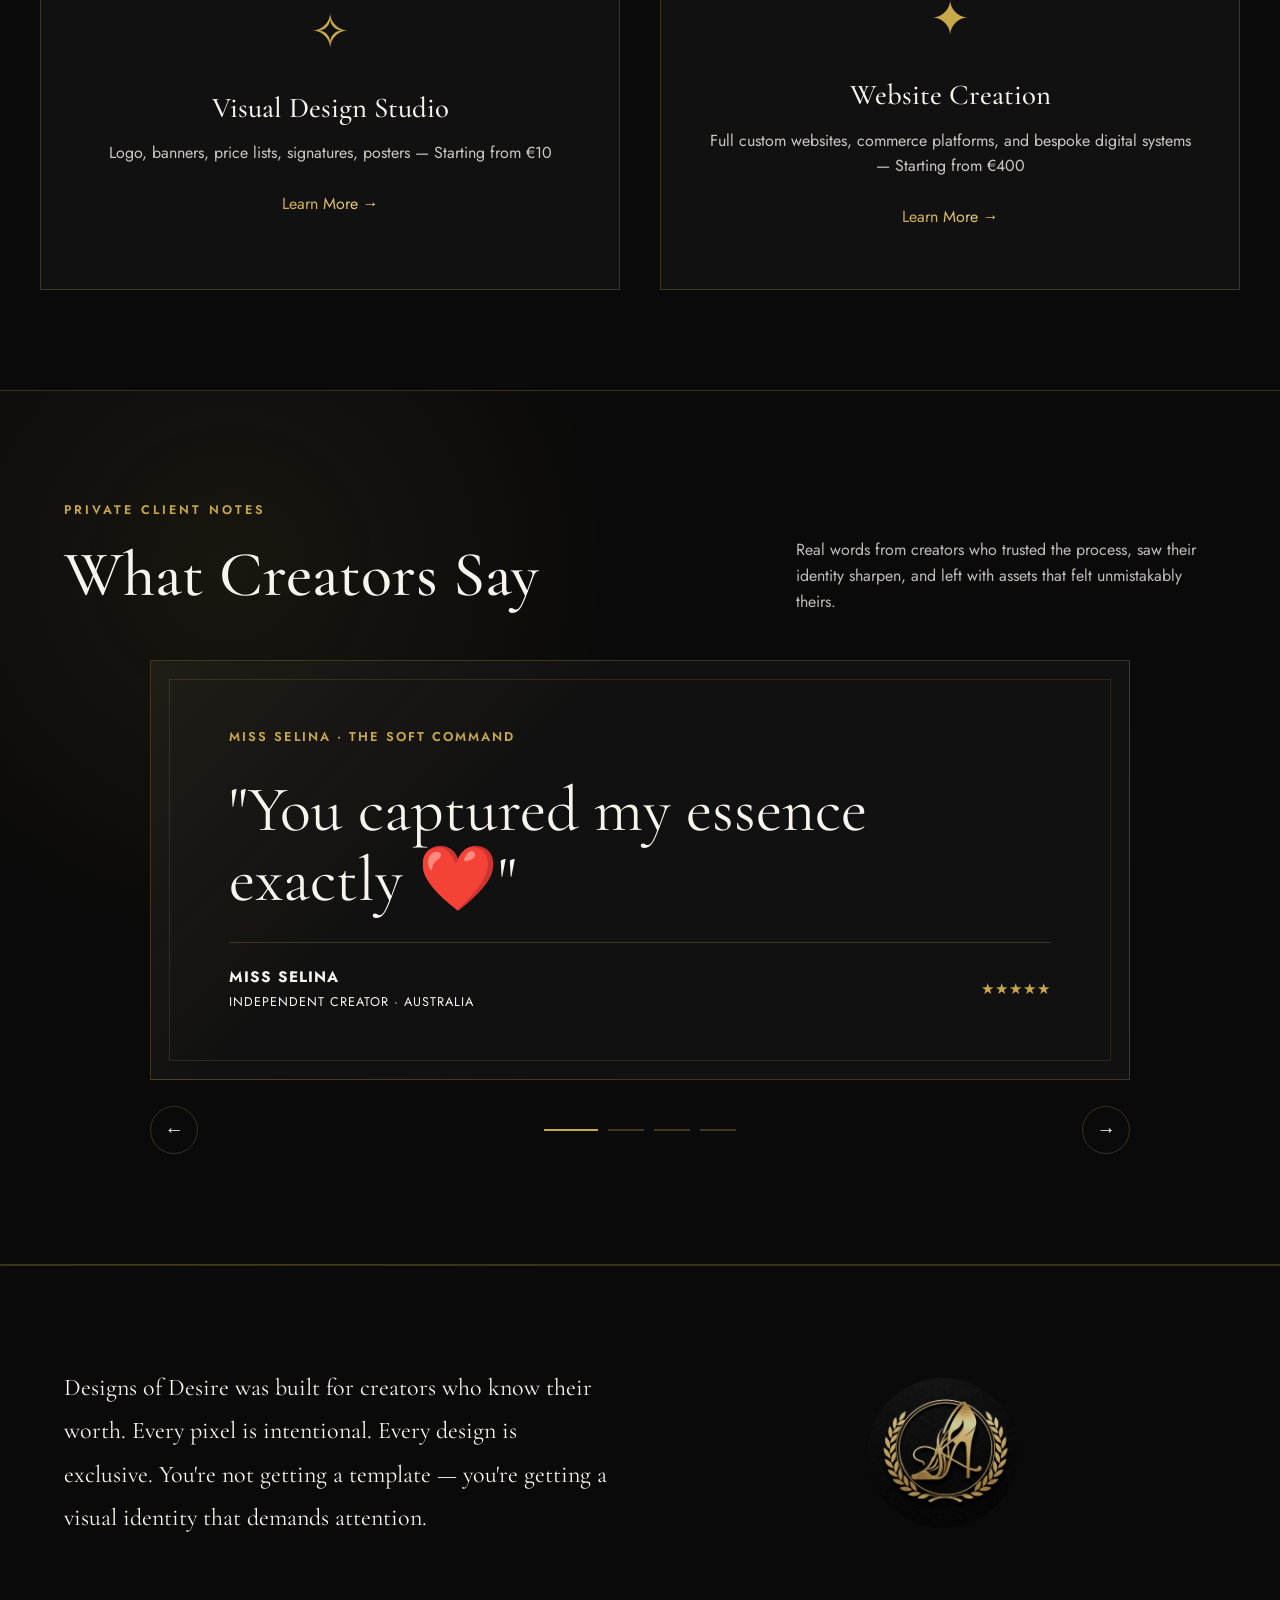
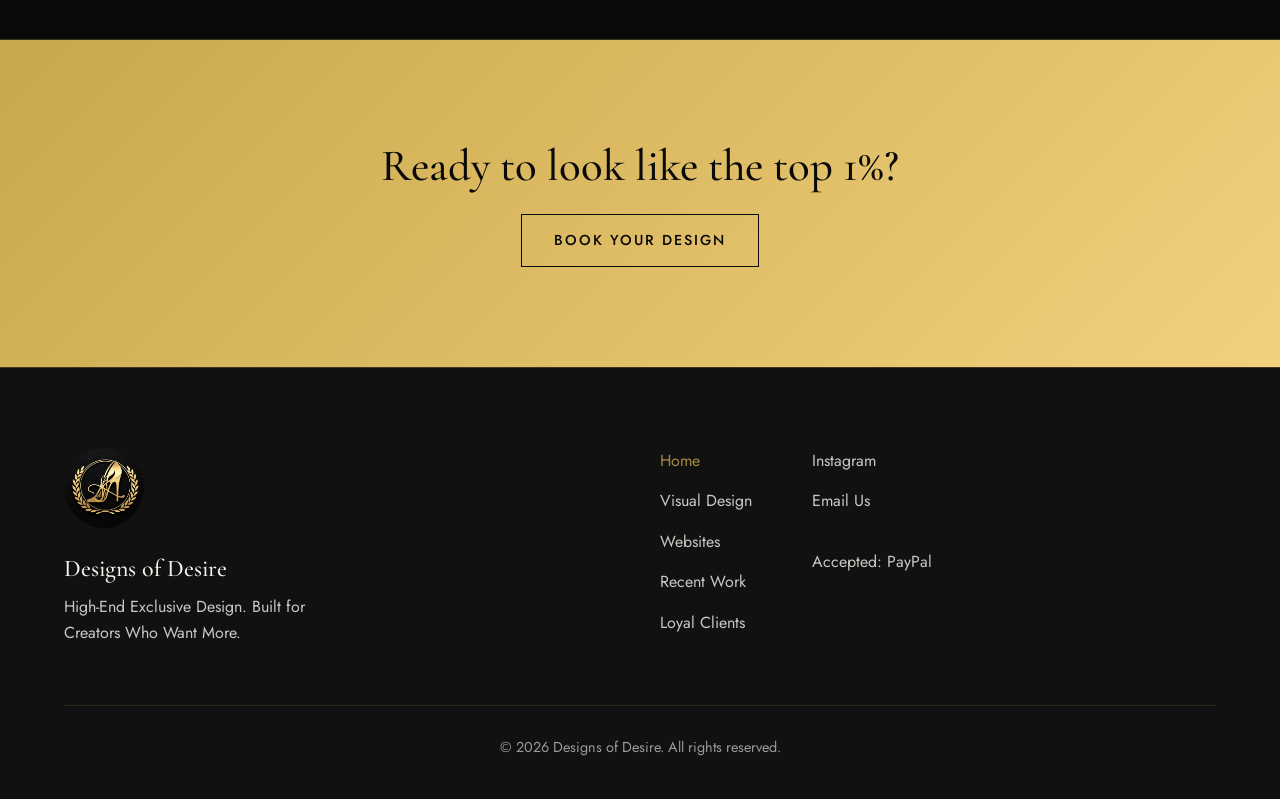
==== commit a80bd6c9: "ddd" ====
--- a/index.html
+++ b/index.html
@@ -42,7 +42,7 @@
         "Worldwide"
       ],
       "sameAs": [
-        "https://www.instagram.com/designs_of_desire_official_/"
+        "https://www.instagram.com/designs_of_desire_official_x/"
       ],
       "contactPoint": [
         {
@@ -98,12 +98,6 @@
           "position": 2,
           "name": "Website Creation",
           "url": "https://elitexdesignsx-oss.github.io/Designs-Of-Desire/websites.html"
-        },
-        {
-          "@type": "ListItem",
-          "position": 3,
-          "name": "Premade Designs",
-          "url": "https://elitexdesignsx-oss.github.io/Designs-Of-Desire/premades.html"
         }
       ]
     }
@@ -231,8 +225,8 @@
       gap: 28px;
       padding: clamp(34px, 7vw, 78px);
       opacity: 0;
-      transform: translateX(24px);
-      transition: opacity 0.45s ease, transform 0.45s ease;
+      transform: translateX(18px);
+      transition: opacity 260ms var(--ease-out), transform 280ms var(--ease-out);
       pointer-events: none;
     }
     .review-slide.active {
@@ -296,11 +290,16 @@
       color: var(--text-color);
       cursor: pointer;
       font-size: 1.2rem;
-      transition: var(--transition);
-    }
-    .review-arrow:hover {
-      border-color: var(--accent-color-1);
-      color: var(--accent-color-1);
+      transition: color 160ms var(--ease-out), border-color 160ms var(--ease-out), background-color 160ms var(--ease-out), transform 140ms var(--ease-out);
+    }
+    .review-arrow:active {
+      transform: scale(0.94);
+    }
+    @media (hover: hover) and (pointer: fine) {
+      .review-arrow:hover {
+        border-color: var(--accent-color-1);
+        color: var(--accent-color-1);
+      }
     }
     .review-dots {
       display: flex;
@@ -314,7 +313,10 @@
       border: none;
       background: rgba(201, 168, 76, 0.28);
       cursor: pointer;
-      transition: var(--transition);
+      transition: width 180ms var(--ease-out), background-color 160ms var(--ease-out), transform 140ms var(--ease-out);
+    }
+    .review-dot:active {
+      transform: scaleX(0.92);
     }
     .review-dot.active {
       background: var(--accent-color-1);
@@ -389,7 +391,6 @@
         <li><a href="websites.html" data-i18n="nav_websites">Websites</a></li>
         <li><a href="recent-work.html" data-i18n="nav_work">Recent Work</a></li>
         <li><a href="loyal-clients.html" data-i18n="nav_clients">Loyal Clients</a></li>
-        <li><a href="premades.html" data-i18n="nav_premades">Premades</a></li>
       </ul>
       <div class="nav-controls">
         <button class="lang-switch" type="button" aria-label="Change language"><svg width="14" height="14" viewBox="0 0 24 24" fill="none" stroke="currentColor" stroke-width="1.5" stroke-linecap="round" stroke-linejoin="round"><circle cx="12" cy="12" r="10"></circle><line x1="2" y1="12" x2="22" y2="12"></line><path d="M12 2a15.3 15.3 0 0 1 4 10 15.3 15.3 0 0 1-4 10 15.3 15.3 0 0 1-4-10 15.3 15.3 0 0 1 4-10z"></path></svg> EN</button>
@@ -407,7 +408,6 @@
     <a href="websites.html" data-i18n="nav_websites">Websites</a>
     <a href="recent-work.html" data-i18n="nav_work">Recent Work</a>
     <a href="loyal-clients.html" data-i18n="nav_clients">Loyal Clients</a>
-    <a href="premades.html" data-i18n="nav_premades">Premades</a>
   </div>
 
   <main>
@@ -551,7 +551,7 @@
   <section class="uniform-stripe gold-gradient-bg">
     <div class="container reveal">
       <h2 data-i18n="bottom_cta">Ready to look like the top 1%?</h2>
-      <a href="mailto:designs.of.desirex@gmail.com?subject=Booking%20Inquiry" class="btn btn-outline" style="border-color: var(--button-text); color: var(--button-text);" data-i18n="btn_book">Book Your Design</a>
+      <a href="websites.html#website-quote-form" class="btn btn-outline" style="border-color: var(--button-text); color: var(--button-text);" data-i18n="btn_book">Book Your Design</a>
     </div>
   </section>
   </main>
@@ -572,11 +572,10 @@
             <a href="websites.html" data-i18n="nav_websites">Websites</a>
             <a href="recent-work.html" data-i18n="nav_work">Recent Work</a>
             <a href="loyal-clients.html" data-i18n="nav_clients">Loyal Clients</a>
-            <a href="premades.html" data-i18n="nav_premades">Premades</a>
           </div>
           <address class="footer-links">
 
-            <a href="https://www.instagram.com/designs_of_desire_official_/" target="_blank">Instagram</a>
+            <a href="https://www.instagram.com/designs_of_desire_official_x/" target="_blank">Instagram</a>
             <a href="mailto:designs.of.desirex@gmail.com">Email Us</a>
             <span style="opacity: 0.8; margin-top: 20px;">Accepted: PayPal</span>
           </address>
--- a/assets/css/styles.css
+++ b/assets/css/styles.css
@@ -16,7 +16,10 @@
   --font-display: 'Cormorant Garamond', serif;
   --font-body: 'Jost', sans-serif;
   
-  --transition: all 0.4s ease;
+  --ease-out: cubic-bezier(0.23, 1, 0.32, 1);
+  --ease-in-out: cubic-bezier(0.77, 0, 0.175, 1);
+  --transition-fast: 160ms var(--ease-out);
+  --transition: color 180ms var(--ease-out), background-color 180ms var(--ease-out), border-color 180ms var(--ease-out), box-shadow 220ms var(--ease-out), opacity 180ms var(--ease-out);
 }
 
 [data-theme="marble"] {
@@ -47,7 +50,7 @@
   background-color: var(--bg-color);
   color: var(--text-color);
   overflow-x: hidden;
-  transition: background-color 0.4s ease, color 0.4s ease;
+  transition: background-color 220ms var(--ease-out), color 220ms var(--ease-out);
   line-height: 1.6;
 }
 
@@ -67,7 +70,7 @@
 a {
   color: inherit;
   text-decoration: none;
-  transition: var(--transition);
+  transition: color 180ms var(--ease-out), opacity 180ms var(--ease-out);
 }
 
 ul {
@@ -163,6 +166,16 @@
 .quote-form-section,
 .faq-section {
   padding: 90px 0;
+}
+
+.quote-form-section,
+#website-quote-form {
+  scroll-margin-top: 120px;
+}
+
+#website-faq-title,
+#visual-faq-title {
+  scroll-margin-top: 120px;
 }
 
 .quote-form {
@@ -229,6 +242,428 @@
   margin-bottom: 8px;
 }
 
+.faq-section.faq-carousel-ready {
+  max-width: 1040px;
+  padding-left: 24px;
+  padding-right: 24px;
+}
+
+.faq-section.faq-carousel-ready .faq-list {
+  display: block;
+  position: relative;
+  min-height: var(--faq-height, 280px);
+  width: calc(100% - 48px);
+  max-width: 940px;
+  margin-left: auto;
+  margin-right: auto;
+  overflow: hidden;
+}
+
+.faq-section.faq-carousel-ready .faq-list article {
+  position: absolute;
+  inset: 0;
+  display: flex;
+  flex-direction: column;
+  justify-content: center;
+  min-height: var(--faq-height, 280px);
+  border-radius: 8px;
+  background:
+    linear-gradient(135deg, rgba(201, 168, 76, 0.12), transparent 42%),
+    linear-gradient(180deg, rgba(255, 255, 255, 0.035), transparent),
+    var(--card-bg);
+  padding: clamp(28px, 4vw, 46px);
+  opacity: 0;
+  pointer-events: none;
+  filter: blur(3px);
+  transform: translateX(24px) scale(0.985);
+  transition:
+    opacity 220ms var(--ease-out),
+    filter 220ms var(--ease-out),
+    transform 240ms var(--ease-out);
+}
+
+.faq-section.faq-carousel-ready .faq-list[data-direction="prev"] article {
+  transform: translateX(-24px) scale(0.985);
+}
+
+.faq-section.faq-carousel-ready .faq-list article.is-active {
+  z-index: 1;
+  opacity: 1;
+  pointer-events: auto;
+  filter: blur(0);
+  transform: translateX(0) scale(1);
+}
+
+.faq-section.faq-carousel-ready .faq-list h3 {
+  max-width: 840px;
+  font-size: clamp(1.45rem, 2.6vw, 2.15rem);
+  margin-bottom: 14px;
+}
+
+.faq-section.faq-carousel-ready .faq-list p {
+  max-width: 860px;
+  font-size: clamp(1rem, 1.5vw, 1.08rem);
+  line-height: 1.85;
+  opacity: 0.84;
+}
+
+.faq-carousel-ui {
+  display: grid;
+  grid-template-columns: minmax(96px, 0.3fr) auto minmax(96px, 0.3fr);
+  align-items: center;
+  gap: 20px;
+  margin-top: 22px;
+}
+
+.faq-counter {
+  min-width: 96px;
+  color: var(--accent-color-1);
+  font-size: 0.78rem;
+  font-weight: 700;
+  letter-spacing: 2px;
+  text-transform: uppercase;
+}
+
+.faq-nav {
+  grid-column: 2;
+  display: grid;
+  grid-template-columns: 46px minmax(180px, 440px) 46px;
+  align-items: center;
+  gap: 14px;
+}
+
+.faq-arrow,
+.faq-dot {
+  appearance: none;
+  border: 0;
+  font: inherit;
+  cursor: pointer;
+}
+
+.faq-arrow {
+  width: 46px;
+  height: 46px;
+  border: 1px solid var(--border-color);
+  border-radius: 50%;
+  background: var(--card-bg);
+  color: var(--text-color);
+  font-size: 1.1rem;
+  line-height: 1;
+  transition:
+    color 180ms var(--ease-out),
+    background-color 180ms var(--ease-out),
+    border-color 180ms var(--ease-out),
+    transform 140ms var(--ease-out);
+}
+
+.faq-arrow:active {
+  transform: scale(0.94);
+}
+
+.faq-dots {
+  display: flex;
+  align-items: center;
+  justify-content: center;
+  flex-wrap: nowrap;
+  gap: 5px;
+  width: min(440px, 40vw);
+  overflow: hidden;
+}
+
+.faq-dot {
+  flex: 1 1 0;
+  min-width: 4px;
+  max-width: 18px;
+  height: 3px;
+  border-radius: 999px;
+  background: rgba(248, 245, 239, 0.24);
+  transition:
+    width 180ms var(--ease-out),
+    background-color 180ms var(--ease-out),
+    transform 140ms var(--ease-out);
+}
+
+.faq-dot.is-active {
+  flex: 2.4 0 26px;
+  background: var(--accent-color-1);
+}
+
+.faq-dot:active {
+  transform: scaleX(0.86);
+}
+
+@media (hover: hover) and (pointer: fine) {
+  .faq-arrow:hover {
+    border-color: var(--accent-color-1);
+    color: var(--accent-color-1);
+  }
+
+  .faq-dot:hover {
+    background: rgba(201, 168, 76, 0.62);
+  }
+}
+
+@media (max-width: 760px) {
+  .faq-section.faq-carousel-ready {
+    padding-left: 18px;
+    padding-right: 18px;
+  }
+
+  .faq-section.faq-carousel-ready .faq-list article {
+    padding: 26px 22px;
+  }
+
+  .faq-section.faq-carousel-ready .faq-list {
+    width: calc(100% - 36px);
+  }
+
+  .faq-carousel-ui {
+    grid-template-columns: 1fr;
+    gap: 14px;
+  }
+
+  .faq-counter {
+    width: 100%;
+    text-align: center;
+  }
+
+  .faq-nav {
+    grid-column: 1;
+    grid-template-columns: 42px minmax(126px, 1fr) 42px;
+    width: 100%;
+    max-width: 340px;
+    margin: 0 auto;
+  }
+
+  .faq-dots {
+    width: 100%;
+    gap: 4px;
+  }
+
+  .faq-dot {
+    min-width: 3px;
+    max-width: 8px;
+  }
+
+  .faq-dot.is-active {
+    flex-basis: 20px;
+  }
+}
+
+@media (prefers-reduced-motion: reduce) {
+  .faq-section.faq-carousel-ready .faq-list article,
+  .faq-arrow,
+  .faq-dot {
+    transition-duration: 1ms;
+  }
+
+  .faq-section.faq-carousel-ready .faq-list article {
+    filter: none;
+    transform: none;
+  }
+}
+
+.faq-section.faq-carousel-ready {
+  position: relative;
+  max-width: 1180px;
+  padding-top: clamp(72px, 8vw, 118px);
+  padding-bottom: clamp(72px, 8vw, 112px);
+}
+
+.faq-section.faq-carousel-ready::before {
+  content: '';
+  position: absolute;
+  top: 0;
+  left: 24px;
+  right: 24px;
+  height: 1px;
+  background: linear-gradient(90deg, transparent, rgba(201, 168, 76, 0.52), transparent);
+}
+
+.faq-section.faq-carousel-ready > h2 {
+  margin: 0 auto clamp(36px, 5vw, 58px);
+  font-size: clamp(2.6rem, 4.8vw, 4.4rem);
+  letter-spacing: 0;
+}
+
+.faq-section.faq-carousel-ready .faq-list {
+  width: min(calc(100% - 48px), 1040px);
+  max-width: none;
+  min-height: var(--faq-height, 320px);
+  overflow: visible;
+}
+
+.faq-section.faq-carousel-ready .faq-list article {
+  min-height: var(--faq-height, 320px);
+  border-color: rgba(201, 168, 76, 0.34);
+  border-radius: 8px;
+  background:
+    linear-gradient(90deg, rgba(201, 168, 76, 0.18), transparent 1px),
+    linear-gradient(135deg, rgba(201, 168, 76, 0.16), transparent 36%),
+    linear-gradient(180deg, rgba(255, 255, 255, 0.045), rgba(255, 255, 255, 0.01)),
+    #11100e;
+  box-shadow:
+    0 30px 90px rgba(0, 0, 0, 0.32),
+    inset 0 1px 0 rgba(255, 255, 255, 0.05);
+}
+
+.faq-section.faq-carousel-ready .faq-list article::before {
+  content: '';
+  position: absolute;
+  inset: 14px;
+  border: 1px solid rgba(201, 168, 76, 0.14);
+  border-radius: 6px;
+  pointer-events: none;
+}
+
+.faq-section.faq-carousel-ready .faq-list article::after {
+  content: '';
+  position: absolute;
+  top: 28px;
+  bottom: 28px;
+  left: 0;
+  width: 3px;
+  border-radius: 0 999px 999px 0;
+  background: linear-gradient(180deg, transparent, var(--accent-color-1), transparent);
+  opacity: 0.86;
+}
+
+.faq-section.faq-carousel-ready .faq-list h3,
+.faq-section.faq-carousel-ready .faq-list p {
+  position: relative;
+  z-index: 1;
+}
+
+.faq-section.faq-carousel-ready .faq-list h3 {
+  max-width: 900px;
+  font-size: clamp(2rem, 3.4vw, 3.05rem);
+  line-height: 1.04;
+  margin-bottom: clamp(18px, 2vw, 26px);
+}
+
+.faq-section.faq-carousel-ready .faq-list p {
+  max-width: 910px;
+  color: rgba(248, 245, 239, 0.82);
+  font-size: clamp(1.04rem, 1.45vw, 1.18rem);
+  line-height: 1.9;
+}
+
+.faq-carousel-ui {
+  width: min(calc(100% - 48px), 1040px);
+  margin: 28px auto 0;
+  grid-template-columns: minmax(92px, auto) 1fr;
+  padding: 14px 16px;
+  border: 1px solid rgba(201, 168, 76, 0.22);
+  border-radius: 999px;
+  background:
+    linear-gradient(180deg, rgba(255, 255, 255, 0.035), transparent),
+    rgba(12, 12, 11, 0.76);
+  box-shadow: 0 18px 54px rgba(0, 0, 0, 0.24);
+}
+
+.faq-counter {
+  min-width: 86px;
+  padding-left: 10px;
+  font-size: 0.82rem;
+}
+
+.faq-nav {
+  grid-column: auto;
+  grid-template-columns: 52px minmax(160px, 1fr) 52px;
+  gap: 16px;
+}
+
+.faq-arrow {
+  width: 52px;
+  height: 52px;
+  background:
+    linear-gradient(180deg, rgba(255, 255, 255, 0.04), transparent),
+    #0c0c0b;
+  box-shadow: inset 0 0 0 1px rgba(255, 255, 255, 0.03);
+}
+
+.faq-dots {
+  width: 100%;
+  gap: 6px;
+}
+
+.faq-dot {
+  max-width: none;
+  height: 4px;
+  background: rgba(248, 245, 239, 0.22);
+  transition:
+    flex 180ms var(--ease-out),
+    background-color 180ms var(--ease-out),
+    transform 140ms var(--ease-out);
+}
+
+.faq-dot.is-active {
+  flex: 2.8 0 34px;
+  background: linear-gradient(90deg, var(--accent-color-1), var(--accent-color-2));
+}
+
+@media (max-width: 760px) {
+  .faq-section.faq-carousel-ready {
+    padding-top: clamp(58px, 14vw, 82px);
+    padding-bottom: clamp(58px, 14vw, 82px);
+  }
+
+  .faq-section.faq-carousel-ready > h2 {
+    font-size: clamp(2.25rem, 10vw, 3.2rem);
+    margin-bottom: 28px;
+  }
+
+  .faq-section.faq-carousel-ready .faq-list {
+    width: min(calc(100% - 20px), 520px);
+    min-height: var(--faq-height, 260px);
+  }
+
+  .faq-section.faq-carousel-ready .faq-list article {
+    min-height: var(--faq-height, 260px);
+    padding: 30px 24px;
+  }
+
+  .faq-section.faq-carousel-ready .faq-list article::before {
+    inset: 10px;
+  }
+
+  .faq-section.faq-carousel-ready .faq-list article::after {
+    top: 22px;
+    bottom: 22px;
+  }
+
+  .faq-section.faq-carousel-ready .faq-list h3 {
+    font-size: clamp(1.55rem, 7.4vw, 2.1rem);
+    line-height: 1.08;
+  }
+
+  .faq-section.faq-carousel-ready .faq-list p {
+    font-size: 0.98rem;
+    line-height: 1.75;
+  }
+
+  .faq-carousel-ui {
+    width: min(calc(100% - 20px), 520px);
+    grid-template-columns: 1fr;
+    border-radius: 8px;
+    padding: 14px;
+  }
+
+  .faq-counter {
+    padding-left: 0;
+  }
+
+  .faq-nav {
+    grid-template-columns: 46px minmax(120px, 1fr) 46px;
+    max-width: none;
+  }
+
+  .faq-arrow {
+    width: 46px;
+    height: 46px;
+  }
+}
+
 /* Navigation */
 nav {
   position: fixed;
@@ -236,7 +671,7 @@
   width: 100%;
   z-index: 1000;
   background: transparent;
-  transition: var(--transition);
+  transition: background-color 220ms var(--ease-out), padding 220ms var(--ease-out), border-color 220ms var(--ease-out), box-shadow 220ms var(--ease-out);
   padding: 20px 0;
 }
 
@@ -288,7 +723,7 @@
   width: 0%;
   height: 1px;
   background: var(--accent-color-1);
-  transition: var(--transition);
+  transition: width 180ms var(--ease-out);
 }
 .nav-links a:hover::after,
 .nav-links a.active::after {
@@ -314,10 +749,13 @@
   font-size: 0.82rem;
   cursor: pointer;
   text-transform: uppercase;
-  transition: var(--transition);
+  transition: color 160ms var(--ease-out), transform 160ms var(--ease-out);
 }
 .theme-toggle:hover {
   color: var(--accent-color-1);
+}
+.theme-toggle:active {
+  transform: scale(0.97);
 }
 
 .lang-switch {
@@ -335,7 +773,7 @@
   border-radius: 4px;
   cursor: pointer;
   text-transform: uppercase;
-  transition: var(--transition);
+  transition: color 180ms var(--ease-out), background-color 180ms var(--ease-out), border-color 180ms var(--ease-out), box-shadow 220ms var(--ease-out), transform 160ms var(--ease-out);
   position: relative;
   overflow: hidden;
 }
@@ -344,10 +782,11 @@
   position: absolute;
   top: 0; left: -100%; width: 100%; height: 100%;
   background: linear-gradient(90deg, transparent, rgba(201,168,76,0.15), transparent);
-  transition: 0.6s ease;
+  transition: transform 520ms var(--ease-out);
+  transform: translateX(0);
 }
 .lang-switch:hover::before {
-  left: 100%;
+  transform: translateX(200%);
 }
 [data-theme="marble"] .lang-switch {
   background: rgba(0, 0, 0, 0.02);
@@ -356,6 +795,9 @@
   border-color: var(--accent-color-1);
   box-shadow: 0 0 18px rgba(201, 168, 76, 0.2);
   background: rgba(201, 168, 76, 0.05);
+}
+.lang-switch:active {
+  transform: scale(0.97);
 }
 
 .hamburger {
@@ -363,17 +805,23 @@
   flex-direction: column;
   gap: 5px;
   cursor: pointer;
+  transition: transform 160ms var(--ease-out);
+}
+.hamburger:active {
+  transform: scale(0.94);
 }
 .hamburger span {
   width: 25px;
   height: 2px;
   background: var(--text-color);
-  transition: var(--transition);
+  transition: background-color 180ms var(--ease-out), transform 180ms var(--ease-out), opacity 180ms var(--ease-out);
 }
 
 /* Buttons */
 .btn {
-  display: inline-block;
+  display: inline-flex;
+  align-items: center;
+  justify-content: center;
   padding: 14px 32px;
   font-size: 0.9rem;
   text-transform: uppercase;
@@ -382,8 +830,14 @@
   font-weight: 500;
   cursor: pointer;
   border: 1px solid transparent;
-  transition: var(--transition);
+  transition: color 180ms var(--ease-out), background-color 180ms var(--ease-out), border-color 180ms var(--ease-out), box-shadow 220ms var(--ease-out), transform 140ms var(--ease-out);
   text-align: center;
+  min-height: 52px;
+  transform: translateY(0) scale(1);
+  will-change: transform;
+}
+.btn:active {
+  transform: scale(0.97);
 }
 
 .btn-primary {
@@ -546,17 +1000,19 @@
   background: var(--card-bg);
   border: 1px solid var(--border-color);
   padding: 40px;
-  transition: var(--transition);
+  transition: transform 220ms var(--ease-out), border-color 180ms var(--ease-out), box-shadow 220ms var(--ease-out);
   position: relative;
 }
 [data-theme="marble"] .card {
   box-shadow: inset 0 1px 0 rgba(255, 255, 255, 0.86);
 }
 
-.card:hover {
-  transform: translateY(-8px);
-  box-shadow: 0 10px 30px var(--border-glow);
-  border-color: var(--accent-color-1);
+@media (hover: hover) and (pointer: fine) {
+  .card:hover {
+    transform: translateY(-6px);
+    box-shadow: 0 10px 30px var(--border-glow);
+    border-color: var(--accent-color-1);
+  }
 }
 
 .card-title {
@@ -622,8 +1078,8 @@
 /* Animations */
 .reveal {
   opacity: 0;
-  transform: translateY(40px);
-  transition: 0.8s all ease;
+  transform: translateY(18px);
+  transition: opacity 480ms var(--ease-out), transform 520ms var(--ease-out);
 }
 .reveal.active {
   opacity: 1;
@@ -675,7 +1131,8 @@
   align-items: center;
   gap: 30px;
   transform: translateY(-100%);
-  transition: transform 0.5s ease;
+  transition: transform 260ms var(--ease-out);
+  will-change: transform;
 }
 .mobile-menu.open {
   transform: translateY(0);
@@ -683,6 +1140,34 @@
 .mobile-menu a {
   font-size: 2rem;
   font-family: var(--font-display);
+  transition: color 160ms var(--ease-out), transform 160ms var(--ease-out);
+}
+.mobile-menu a:active {
+  transform: scale(0.98);
+}
+
+@media (prefers-reduced-motion: reduce) {
+  *,
+  *::before,
+  *::after {
+    animation-duration: 1ms !important;
+    animation-iteration-count: 1 !important;
+    scroll-behavior: auto !important;
+    transition-duration: 1ms !important;
+  }
+
+  .hero::before,
+  .hero-logo,
+  .scroll-indicator::after {
+    animation: none !important;
+  }
+
+  .reveal,
+  .reveal.active,
+  .mobile-menu,
+  .mobile-menu.open {
+    transform: none;
+  }
 }
 
 /* Uniform Stripes */
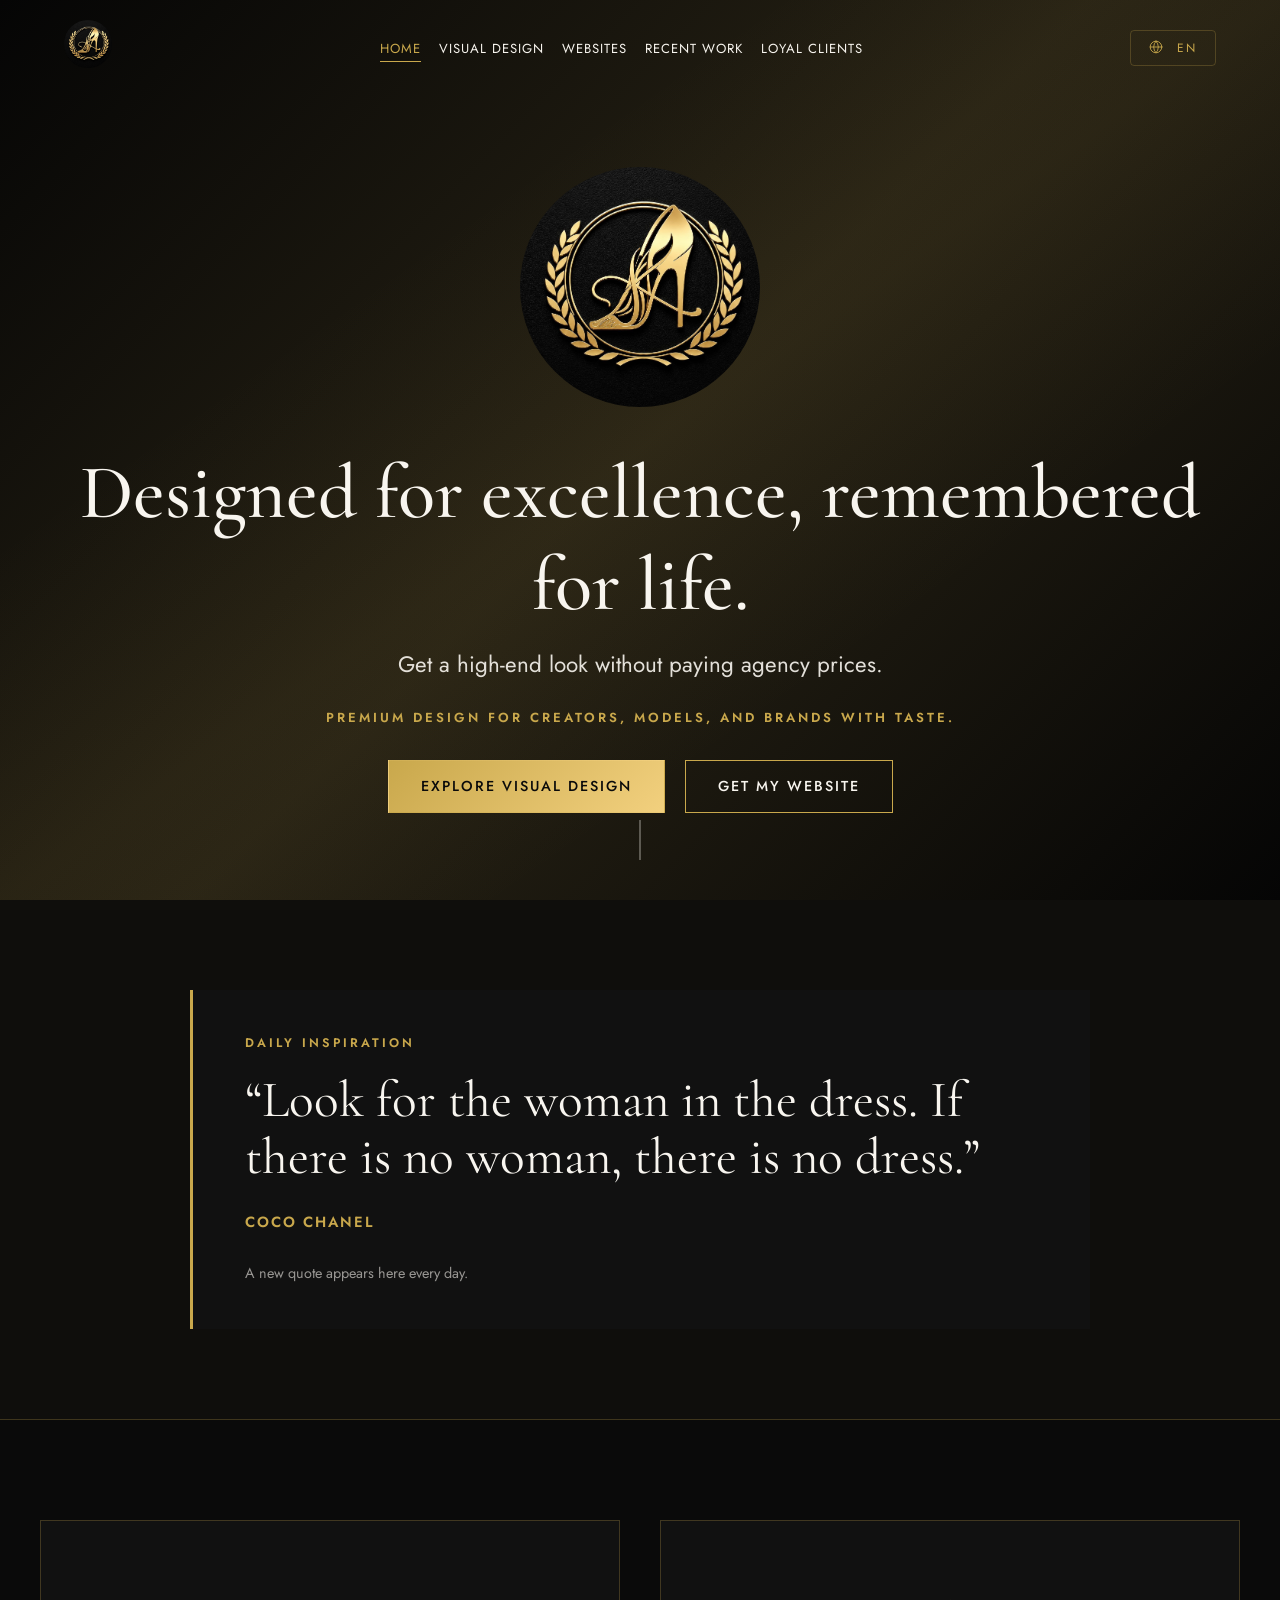
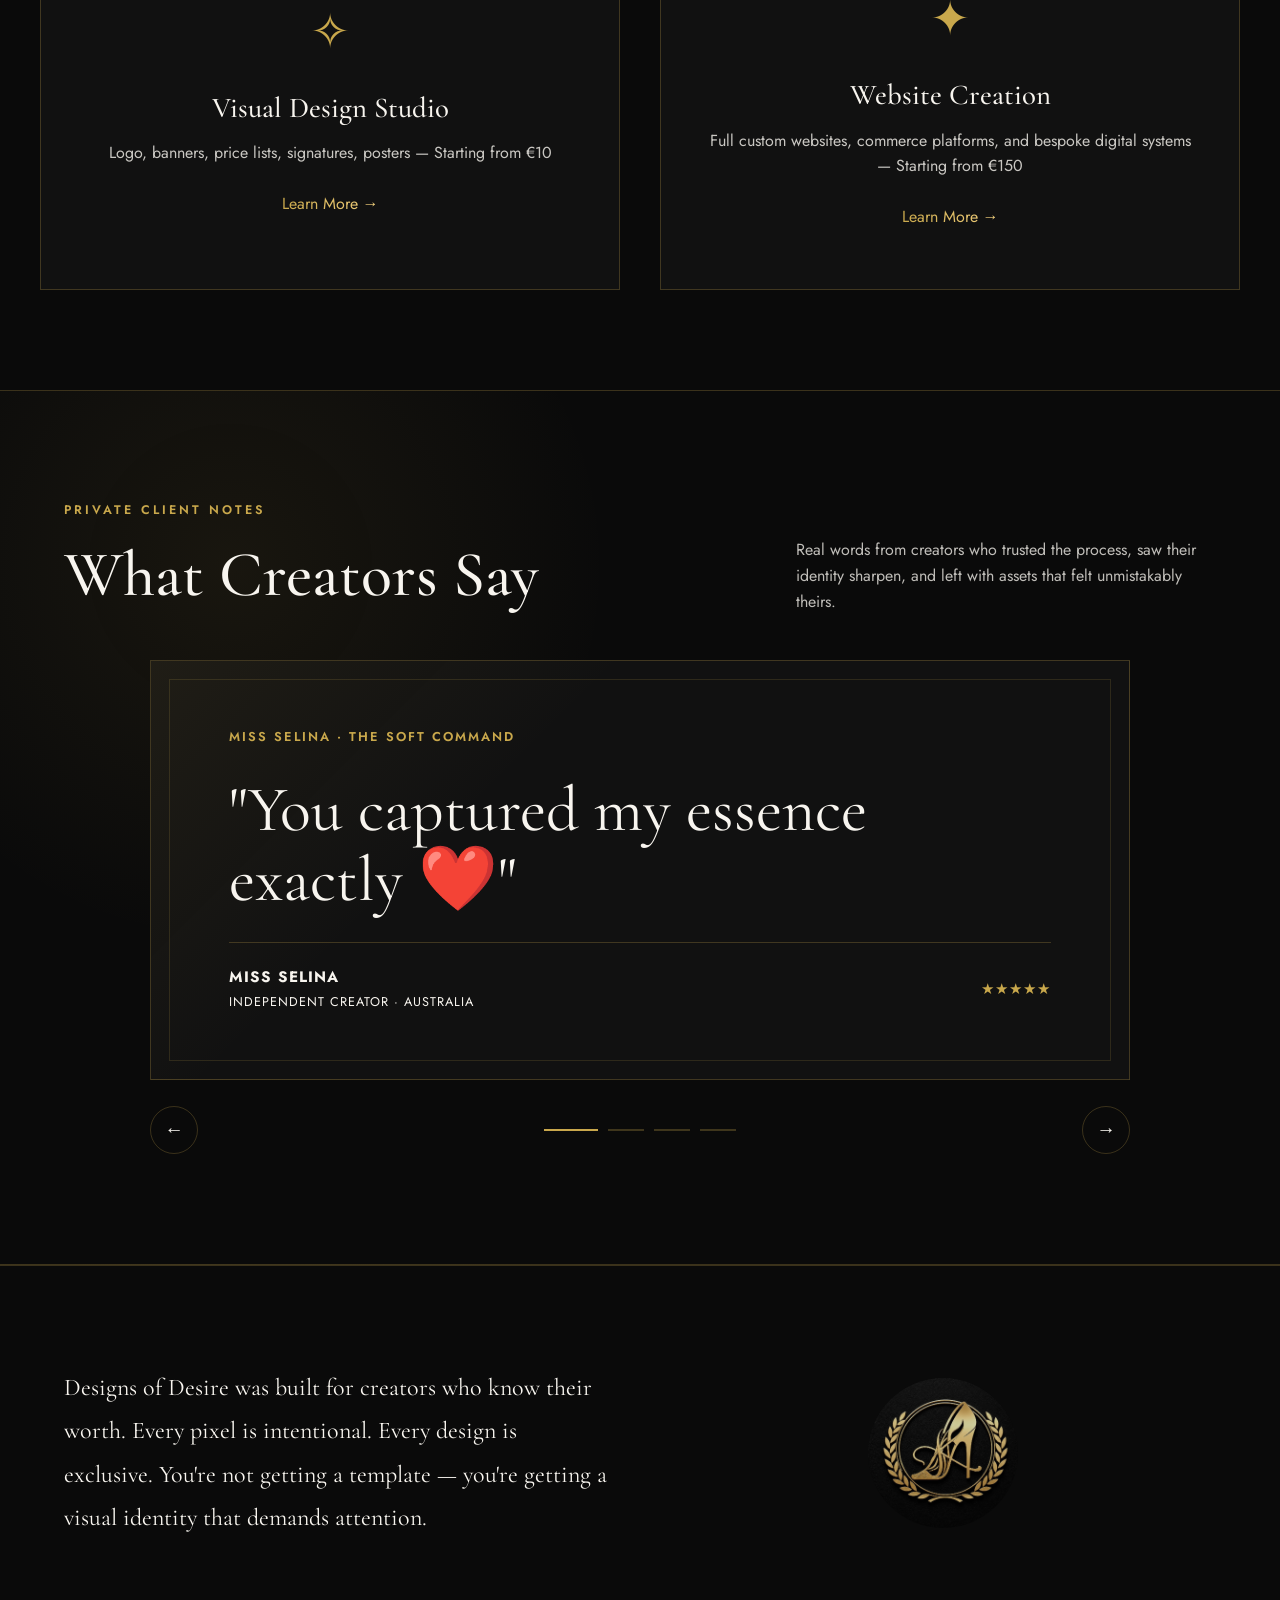
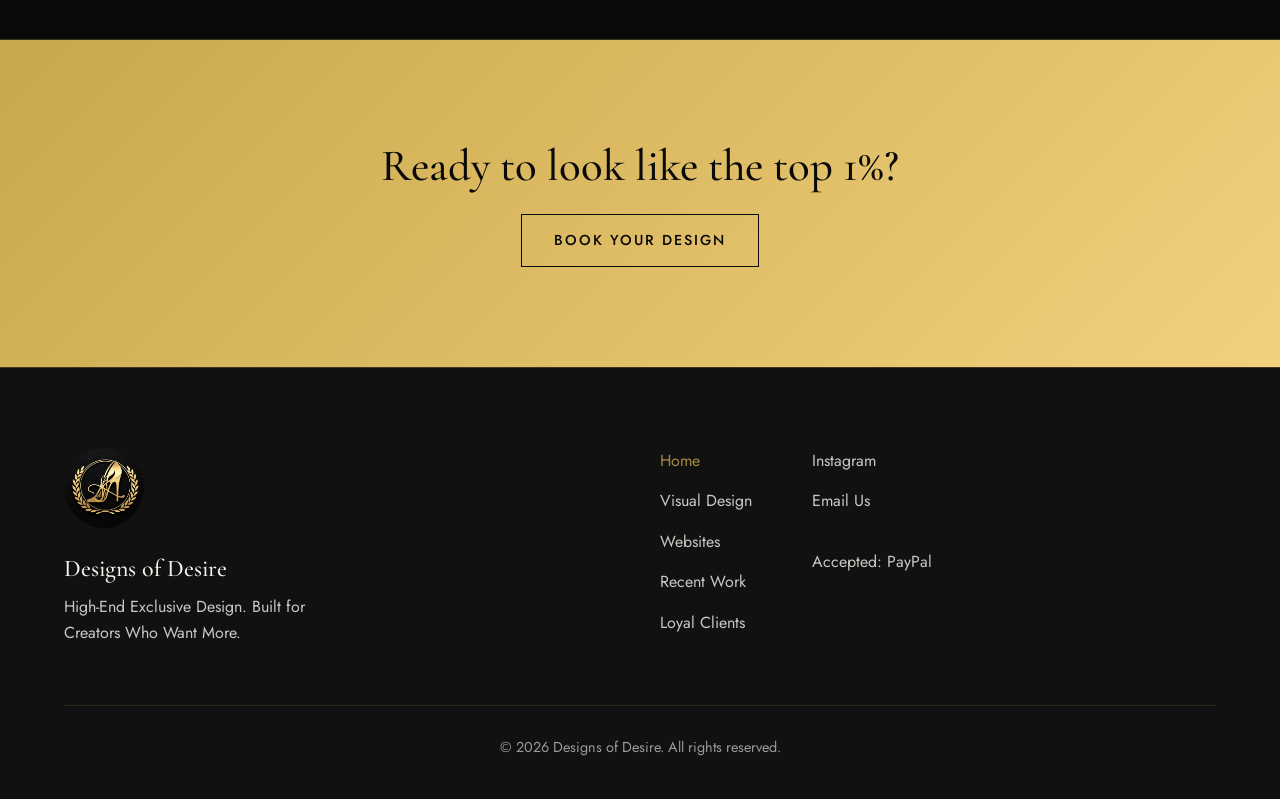
==== commit 3c412022: "j" ====
--- a/index.html
+++ b/index.html
@@ -438,7 +438,7 @@
         <dt>Best fit</dt>
         <dd>Creators and brands that need premium visual identity, clearer offer presentation, direct booking paths, or a stronger platform outside social media.</dd>
         <dt>Starting prices</dt>
-        <dd>Visual design starts at EUR 10, premade designs start at EUR 20, and custom websites start at EUR 400.</dd>
+        <dd>Visual design starts at EUR 10, premade designs start at EUR 20, and custom websites start at EUR 150.</dd>
         <dt>Contact path</dt>
         <dd>Email designs.of.desirex@gmail.com or message Designs of Desire on Instagram to request a project.</dd>
       </dl>
@@ -470,7 +470,7 @@
       <div class="card service-card">
         <div class="service-icon">✦</div>
         <h2 class="card-title" data-i18n="service_web_title">Website Creation</h2>
-        <p class="card-desc" data-i18n="service_web_desc">Full custom websites, commerce platforms, and bespoke digital systems — Starting from €400</p>
+        <p class="card-desc" data-i18n="service_web_desc">Full custom websites, commerce platforms, and bespoke digital systems — Starting from €150</p>
         <a href="websites.html" class="gold-gradient-text" data-i18n="btn_learn_more">Learn More →</a>
       </div>
     </div>
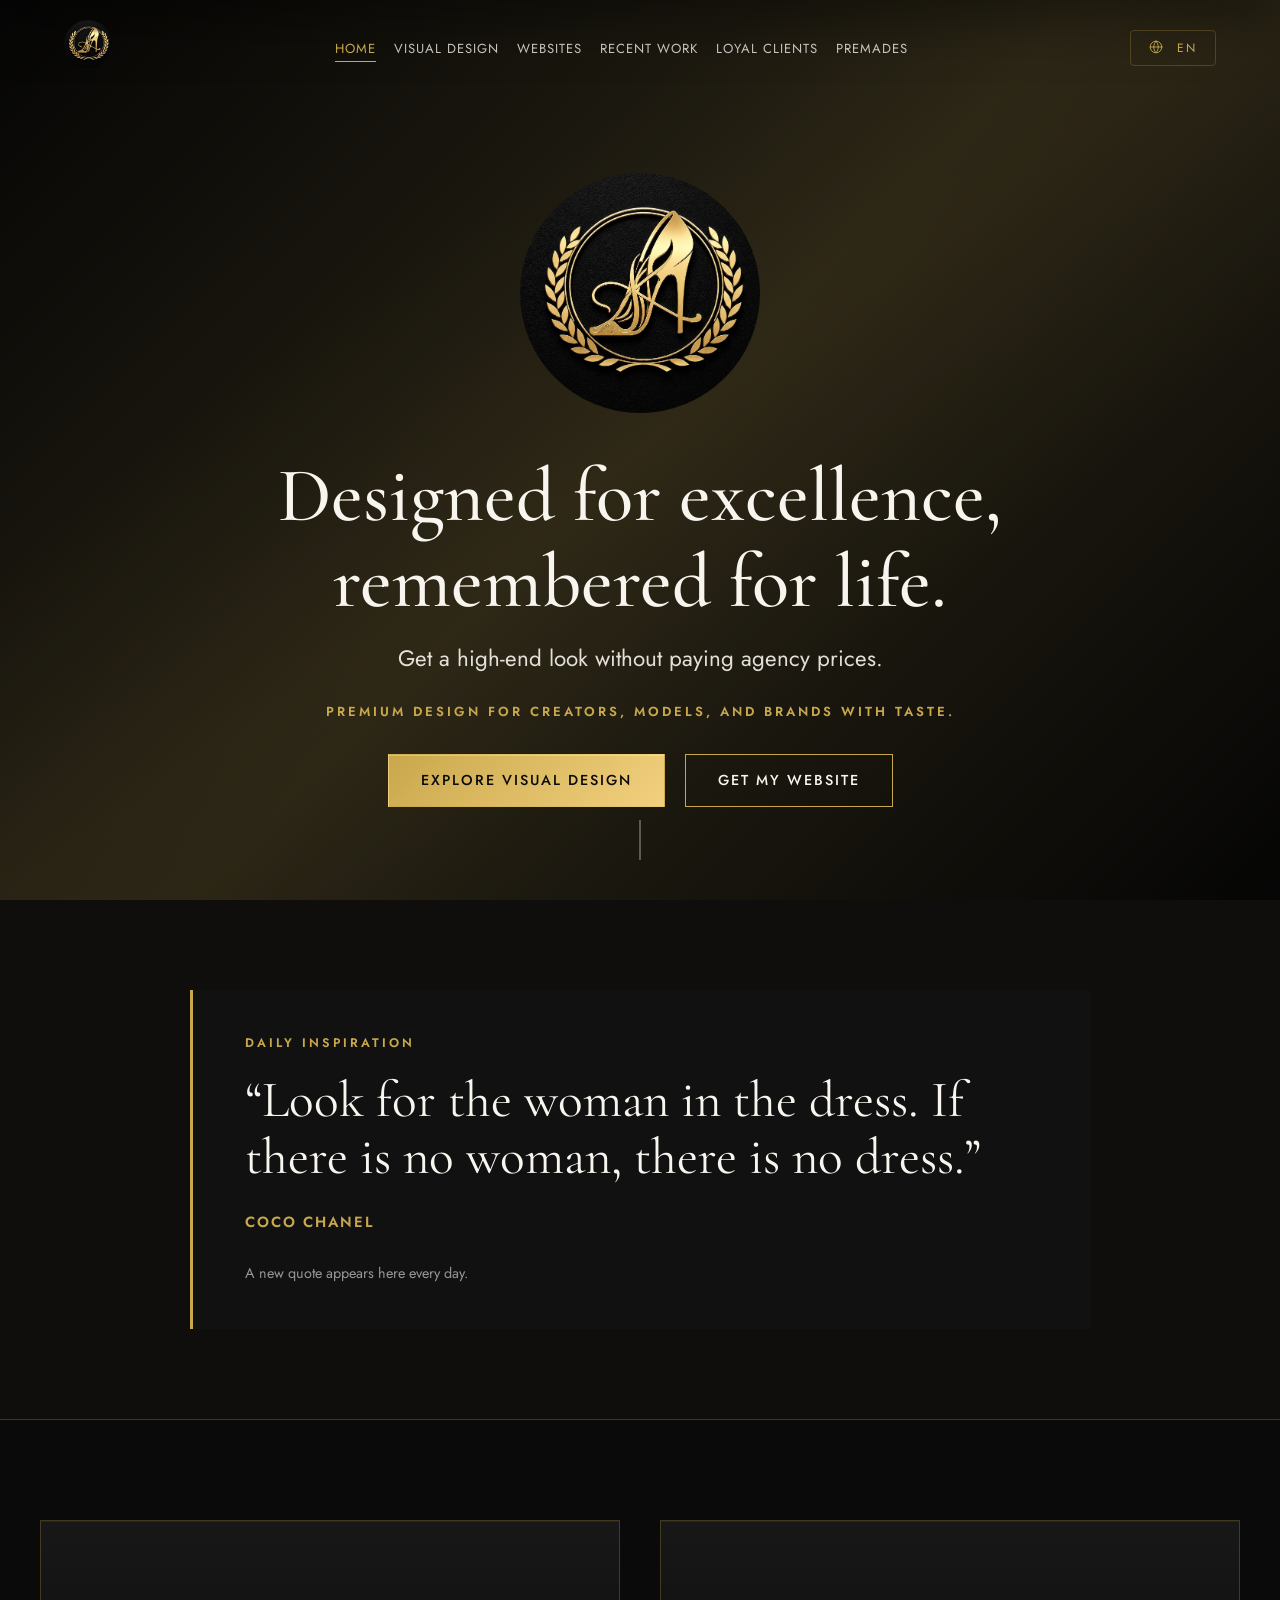
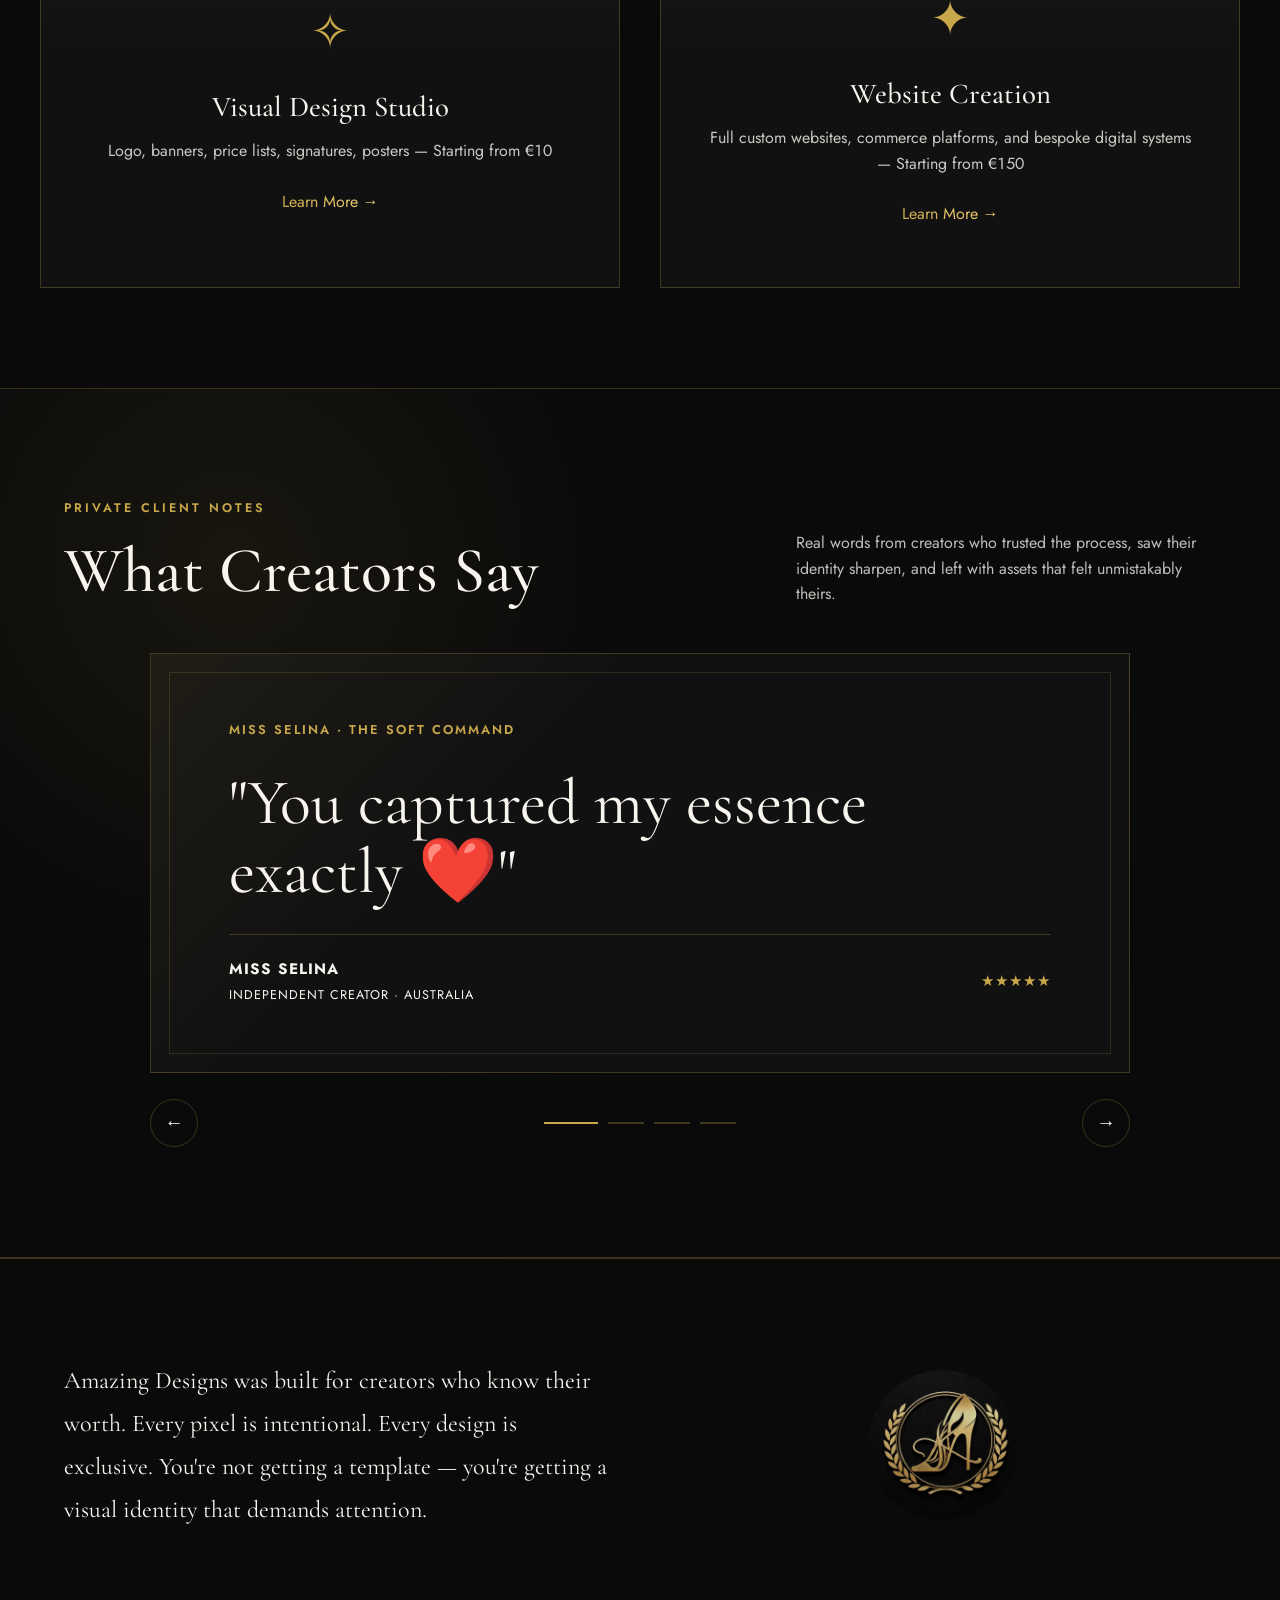
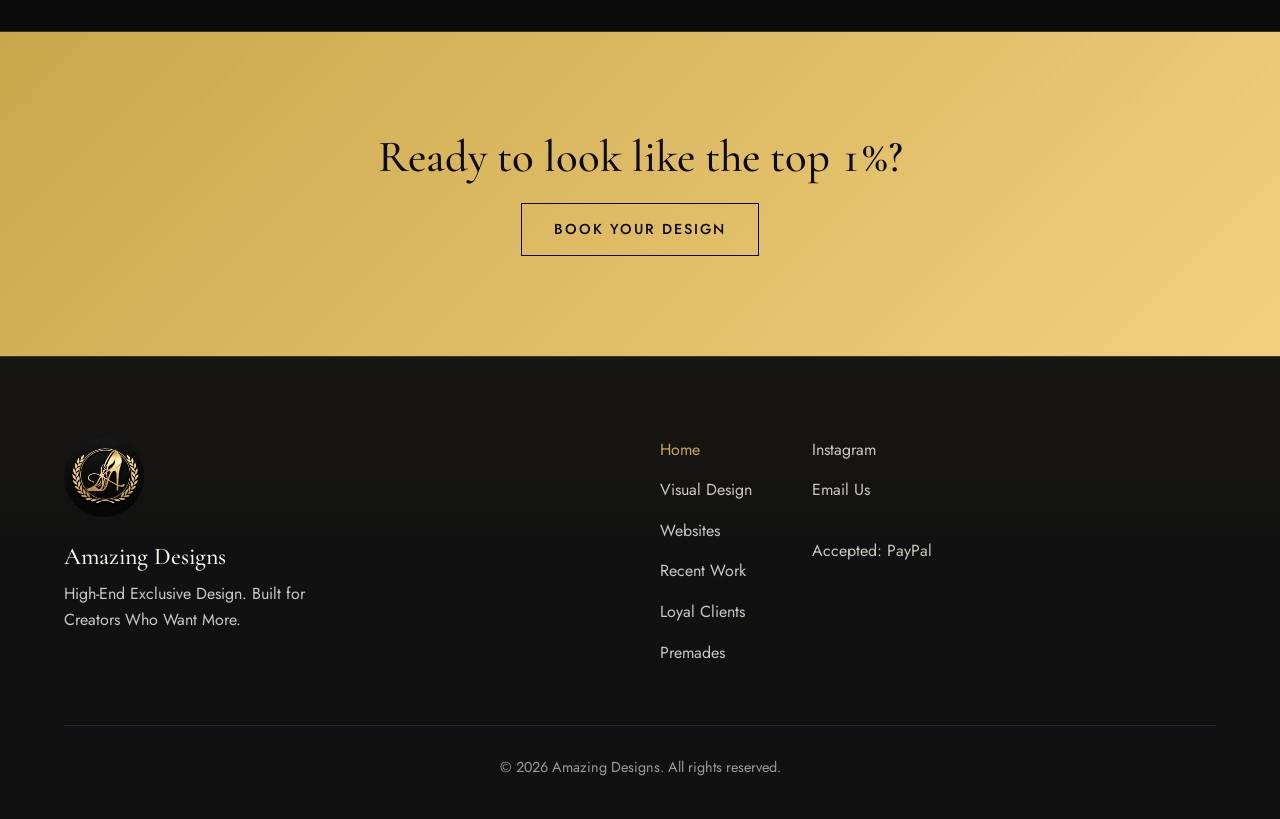
==== commit 7abcd1e6: "," ====
--- a/index.html
+++ b/index.html
@@ -3,16 +3,16 @@
 <head>
   <meta charset="UTF-8">
   <meta name="viewport" content="width=device-width, initial-scale=1.0">
-  <title>Designs of Desire | Logo Design & Web Design Studio · Casablanca</title>
+  <title>Amazing Designs | Logo Design & Web Design Studio · Casablanca</title>
   <meta name="description" content="High-end logo design, brand identity, premade designs, and custom website creation in Casablanca. Premium visual design for creators, models, and luxury brands worldwide.">
   <link rel="canonical" href="https://elitexdesignsx-oss.github.io/Designs-Of-Desire/">
-  <meta property="og:title" content="Designs of Desire | Logo Design & Web Design · Casablanca">
+  <meta property="og:title" content="Amazing Designs | Logo Design & Web Design · Casablanca">
   <meta property="og:description" content="Premium logo design, brand identity, and custom websites for creators and luxury brands. Based in Casablanca, serving worldwide.">
   <meta property="og:type" content="website">
   <meta property="og:url" content="https://elitexdesignsx-oss.github.io/Designs-Of-Desire/">
   <meta property="og:image" content="https://elitexdesignsx-oss.github.io/Designs-Of-Desire/Images/Logo/designs-of-desire-luxury-logo-1.jpeg">
   <meta name="twitter:card" content="summary_large_image">
-  <meta name="twitter:title" content="Designs of Desire | Logo Design & Web Design · Casablanca">
+  <meta name="twitter:title" content="Amazing Designs | Logo Design & Web Design · Casablanca">
   <meta name="twitter:description" content="Premium logo design, brand identity, and custom websites for creators and luxury brands. Based in Casablanca, serving worldwide.">
   <meta name="twitter:image" content="https://elitexdesignsx-oss.github.io/Designs-Of-Desire/Images/Logo/designs-of-desire-luxury-logo-1.jpeg">
   <link rel="stylesheet" href="assets/css/styles.css">
@@ -26,7 +26,7 @@
         "ProfessionalService"
       ],
       "@id": "https://elitexdesignsx-oss.github.io/Designs-Of-Desire/#organization",
-      "name": "Designs of Desire",
+      "name": "Amazing Designs",
       "url": "https://elitexdesignsx-oss.github.io/Designs-Of-Desire/",
       "email": "designs.of.desirex@gmail.com",
       "logo": {
@@ -62,7 +62,7 @@
       "@type": "WebSite",
       "@id": "https://elitexdesignsx-oss.github.io/Designs-Of-Desire/#website",
       "url": "https://elitexdesignsx-oss.github.io/Designs-Of-Desire/",
-      "name": "Designs of Desire",
+      "name": "Amazing Designs",
       "publisher": {
         "@id": "https://elitexdesignsx-oss.github.io/Designs-Of-Desire/#organization"
       }
@@ -72,7 +72,7 @@
       "@id": "https://elitexdesignsx-oss.github.io/Designs-Of-Desire/#webpage",
       "url": "https://elitexdesignsx-oss.github.io/Designs-Of-Desire/",
       "name": "High-End Design for Creators and Brands",
-      "description": "Overview of Designs of Desire services, client notes, visual design packages, website creation, and booking paths.",
+      "description": "Overview of Amazing Designs services, client notes, visual design packages, website creation, and booking paths.",
       "isPartOf": {
         "@id": "https://elitexdesignsx-oss.github.io/Designs-Of-Desire/#website"
       },
@@ -85,7 +85,7 @@
     {
       "@type": "ItemList",
       "@id": "https://elitexdesignsx-oss.github.io/Designs-Of-Desire/#services",
-      "name": "Designs of Desire core services",
+      "name": "Amazing Designs core services",
       "itemListElement": [
         {
           "@type": "ListItem",
@@ -382,8 +382,8 @@
   <!-- Navigation -->
   <nav aria-label="Main navigation">
     <div class="container nav-container">
-      <a href="index.html" aria-label="Go to Designs of Desire homepage">
-        <img src="Images/Logo/designs-of-desire-luxury-logo.jpeg" alt="Designs of Desire luxury logo" class="nav-logo" width="1254" height="1254">
+      <a href="index.html" aria-label="Go to Amazing Designs homepage">
+        <img src="Images/Logo/designs-of-desire-luxury-logo.jpeg" alt="Amazing Designs luxury logo" class="nav-logo" width="1254" height="1254">
       </a>
       <ul class="nav-links">
         <li><a href="index.html" data-i18n="nav_home">Home</a></li>
@@ -391,6 +391,7 @@
         <li><a href="websites.html" data-i18n="nav_websites">Websites</a></li>
         <li><a href="recent-work.html" data-i18n="nav_work">Recent Work</a></li>
         <li><a href="loyal-clients.html" data-i18n="nav_clients">Loyal Clients</a></li>
+        <li><a href="premades.html" data-i18n="nav_premades">Premades</a></li>
       </ul>
       <div class="nav-controls">
         <button class="lang-switch" type="button" aria-label="Change language"><svg width="14" height="14" viewBox="0 0 24 24" fill="none" stroke="currentColor" stroke-width="1.5" stroke-linecap="round" stroke-linejoin="round"><circle cx="12" cy="12" r="10"></circle><line x1="2" y1="12" x2="22" y2="12"></line><path d="M12 2a15.3 15.3 0 0 1 4 10 15.3 15.3 0 0 1-4 10 15.3 15.3 0 0 1-4-10 15.3 15.3 0 0 1 4-10z"></path></svg> EN</button>
@@ -408,14 +409,15 @@
     <a href="websites.html" data-i18n="nav_websites">Websites</a>
     <a href="recent-work.html" data-i18n="nav_work">Recent Work</a>
     <a href="loyal-clients.html" data-i18n="nav_clients">Loyal Clients</a>
-  </div>
+      <a href="premades.html" data-i18n="nav_premades">Premades</a>
+    </div>
 
   <main>
   <!-- Hero -->
   <header class="hero">
     <div class="container reveal">
       <div class="hero-logo-container">
-        <img src="Images/Logo/designs-of-desire-luxury-logo.jpeg" alt="Designs of Desire" class="hero-logo" width="1254" height="1254" fetchpriority="high">
+        <img src="Images/Logo/designs-of-desire-luxury-logo.jpeg" alt="Amazing Designs" class="hero-logo" width="1254" height="1254" fetchpriority="high">
       </div>
       <h1 data-i18n="hero_title">Designed for excellence, remembered for life.</h1>
       <p data-i18n="hero_sub">Get a high-end look without paying agency prices.</p>
@@ -430,8 +432,8 @@
 
   <section class="agent-summary sr-only" aria-labelledby="home-summary-title">
     <div class="agent-summary-panel">
-      <h2 id="home-summary-title">What Designs of Desire Does</h2>
-      <p>Based in Casablanca and serving clients worldwide, Designs of Desire is a high-end visual design and website studio for creators, models, independent brands, and luxury-leaning personal brands that want a polished, memorable online presence without agency pricing.</p>
+      <h2 id="home-summary-title">What Amazing Designs Does</h2>
+      <p>Based in Casablanca and serving clients worldwide, Amazing Designs is a high-end visual design and website studio for creators, models, independent brands, and luxury-leaning personal brands that want a polished, memorable online presence without agency pricing.</p>
       <dl>
         <dt>Core services</dt>
         <dd>Visual design assets, custom websites, creator commerce platforms, bespoke digital systems, loyal client brand profiles, and exclusive premade designs.</dd>
@@ -440,7 +442,7 @@
         <dt>Starting prices</dt>
         <dd>Visual design starts at EUR 10, premade designs start at EUR 20, and custom websites start at EUR 150.</dd>
         <dt>Contact path</dt>
-        <dd>Email designs.of.desirex@gmail.com or message Designs of Desire on Instagram to request a project.</dd>
+        <dd>Email designs.of.desirex@gmail.com or message Amazing Designs on Instagram to request a project.</dd>
       </dl>
       <p class="last-updated">Last updated: May 31, 2026</p>
     </div>
@@ -539,7 +541,7 @@
   <section class="about-strip">
     <div class="container about-grid reveal">
       <div class="about-text" data-i18n="about_text">
-        "Designs of Desire was built for creators who know their worth. Every pixel is intentional. Every design is exclusive. You're not getting a template — you're getting a visual identity that demands attention."
+        "Amazing Designs was built for creators who know their worth. Every pixel is intentional. Every design is exclusive. You're not getting a template — you're getting a visual identity that demands attention."
       </div>
       <div>
         <img src="Images/Logo/designs-of-desire-luxury-logo.jpeg" alt="Crest" class="about-img" loading="lazy" decoding="async" width="1254" height="1254">
@@ -561,8 +563,8 @@
     <div class="container">
       <div class="footer-content">
         <div>
-          <img src="Images/Logo/designs-of-desire-luxury-logo.jpeg" alt="Designs of Desire luxury logo" class="footer-logo" loading="lazy" decoding="async" width="1254" height="1254">
-          <h3 style="font-size: 1.5rem; margin-bottom: 10px;">Designs of Desire</h3>
+          <img src="Images/Logo/designs-of-desire-luxury-logo.jpeg" alt="Amazing Designs luxury logo" class="footer-logo" loading="lazy" decoding="async" width="1254" height="1254">
+          <h3 style="font-size: 1.5rem; margin-bottom: 10px;">Amazing Designs</h3>
           <p style="opacity: 0.8; max-width: 300px;">High-End Exclusive Design. Built for Creators Who Want More.</p>
         </div>
         <div style="display: flex; gap: 60px;">
@@ -572,7 +574,8 @@
             <a href="websites.html" data-i18n="nav_websites">Websites</a>
             <a href="recent-work.html" data-i18n="nav_work">Recent Work</a>
             <a href="loyal-clients.html" data-i18n="nav_clients">Loyal Clients</a>
-          </div>
+      <a href="premades.html" data-i18n="nav_premades">Premades</a>
+    </div>
           <address class="footer-links">
 
             <a href="https://www.instagram.com/designs_of_desire_official_x/" target="_blank">Instagram</a>
@@ -582,7 +585,7 @@
         </div>
       </div>
       <div class="footer-bottom">
-        &copy; 2026 Designs of Desire. All rights reserved.
+        &copy; 2026 Amazing Designs. All rights reserved.
       </div>
     </div>
   </footer>
--- a/assets/css/styles.css
+++ b/assets/css/styles.css
@@ -18,8 +18,12 @@
   
   --ease-out: cubic-bezier(0.23, 1, 0.32, 1);
   --ease-in-out: cubic-bezier(0.77, 0, 0.175, 1);
+  --ease-drawer: cubic-bezier(0.32, 0.72, 0, 1);
   --transition-fast: 160ms var(--ease-out);
   --transition: color 180ms var(--ease-out), background-color 180ms var(--ease-out), border-color 180ms var(--ease-out), box-shadow 220ms var(--ease-out), opacity 180ms var(--ease-out);
+  --focus-ring: 0 0 0 3px rgba(201, 168, 76, 0.16);
+  --surface-edge: inset 0 1px 0 rgba(255, 255, 255, 0.05);
+  --surface-shadow: 0 18px 44px rgba(0, 0, 0, 0.32);
 }
 
 [data-theme="marble"] {
@@ -37,6 +41,9 @@
   --button-text: #141006;
   --glass-bg: rgba(255, 253, 247, 0.78);
   --nav-bg: rgba(255, 253, 247, 0.88);
+  --focus-ring: 0 0 0 3px rgba(185, 135, 24, 0.18);
+  --surface-edge: inset 0 1px 0 rgba(255, 255, 255, 0.82);
+  --surface-shadow: 0 18px 44px rgba(92, 67, 10, 0.12);
 }
 
 * {
@@ -52,6 +59,13 @@
   overflow-x: hidden;
   transition: background-color 220ms var(--ease-out), color 220ms var(--ease-out);
   line-height: 1.6;
+  text-rendering: optimizeLegibility;
+  -webkit-font-smoothing: antialiased;
+  font-variant-numeric: tabular-nums;
+}
+
+html {
+  scroll-behavior: smooth;
 }
 
 [data-theme="marble"] body {
@@ -64,13 +78,25 @@
 h1, h2, h3, h4, h5, h6 {
   font-family: var(--font-display);
   font-weight: 500;
-  line-height: 1.2;
+  line-height: 1.12;
+  text-wrap: balance;
 }
 
 a {
   color: inherit;
   text-decoration: none;
   transition: color 180ms var(--ease-out), opacity 180ms var(--ease-out);
+}
+
+::selection {
+  background: rgba(201, 168, 76, 0.32);
+  color: var(--text-color);
+}
+
+:focus-visible {
+  outline: 1px solid var(--accent-color-1);
+  outline-offset: 4px;
+  box-shadow: var(--focus-ring);
 }
 
 ul {
@@ -125,6 +151,7 @@
   background:
     linear-gradient(135deg, rgba(201, 168, 76, 0.08), transparent 36%),
     var(--card-bg);
+  box-shadow: var(--surface-edge);
   padding: clamp(30px, 5vw, 54px);
 }
 
@@ -201,11 +228,18 @@
   width: 100%;
   min-height: 52px;
   border: 1px solid var(--border-color);
-  background: rgba(0, 0, 0, 0.24);
+  background:
+    linear-gradient(180deg, rgba(255, 255, 255, 0.025), transparent),
+    rgba(0, 0, 0, 0.24);
   color: var(--text-color);
   padding: 13px 15px;
   font: inherit;
   outline: none;
+  border-radius: 4px;
+  transition:
+    border-color 160ms var(--ease-out),
+    box-shadow 180ms var(--ease-out),
+    background-color 180ms var(--ease-out);
 }
 
 .quote-form textarea,
@@ -222,7 +256,8 @@
 .quote-form select:focus,
 .quote-form textarea:focus {
   border-color: var(--accent-color-1);
-  box-shadow: 0 0 0 3px rgba(201, 168, 76, 0.12);
+  box-shadow: var(--focus-ring);
+  background-color: rgba(201, 168, 76, 0.045);
 }
 
 .faq-list {
@@ -233,8 +268,11 @@
 
 .faq-list article {
   border: 1px solid var(--border-color);
-  background: var(--card-bg);
+  background:
+    linear-gradient(180deg, rgba(255, 255, 255, 0.025), transparent),
+    var(--card-bg);
   padding: 24px;
+  box-shadow: var(--surface-edge);
 }
 
 .faq-list h3 {
@@ -677,10 +715,11 @@
 
 nav.scrolled {
   background: var(--nav-bg);
-  backdrop-filter: blur(10px);
-  -webkit-backdrop-filter: blur(10px);
+  backdrop-filter: blur(14px) saturate(130%);
+  -webkit-backdrop-filter: blur(14px) saturate(130%);
   padding: 15px 0;
   border-bottom: 1px solid var(--border-color);
+  box-shadow: 0 16px 44px rgba(0, 0, 0, 0.18);
 }
 [data-theme="marble"] nav.scrolled {
   box-shadow: 0 12px 36px rgba(185, 135, 24, 0.12);
@@ -697,6 +736,14 @@
   width: 48px;
   border-radius: 50%;
   object-fit: cover;
+  transition: transform 160ms var(--ease-out), box-shadow 180ms var(--ease-out), opacity 160ms var(--ease-out);
+}
+.nav-logo:hover {
+  transform: scale(1.035);
+  box-shadow: 0 0 0 1px rgba(201, 168, 76, 0.26), 0 8px 24px rgba(0, 0, 0, 0.24);
+}
+.nav-logo:active {
+  transform: scale(0.97);
 }
 [data-theme="marble"] .nav-logo {
   box-shadow: 0 0 10px rgba(0,0,0,0.1);
@@ -713,6 +760,8 @@
   text-transform: uppercase;
   letter-spacing: 1px;
   position: relative;
+  opacity: 0.78;
+  transition: color 160ms var(--ease-out), opacity 160ms var(--ease-out);
 }
 
 .nav-links a::after {
@@ -729,10 +778,14 @@
 .nav-links a.active::after {
   width: 100%;
 }
+.nav-links a:hover {
+  opacity: 1;
+}
 .nav-links a.active,
 .mobile-menu a.active,
 .footer-links a.active {
   color: var(--accent-color-1);
+  opacity: 1;
 }
 
 .nav-controls {
@@ -793,8 +846,9 @@
 }
 .lang-switch:hover {
   border-color: var(--accent-color-1);
-  box-shadow: 0 0 18px rgba(201, 168, 76, 0.2);
+  box-shadow: 0 10px 26px rgba(0, 0, 0, 0.18), 0 0 18px rgba(201, 168, 76, 0.14);
   background: rgba(201, 168, 76, 0.05);
+  transform: translateY(-1px);
 }
 .lang-switch:active {
   transform: scale(0.97);
@@ -805,6 +859,10 @@
   flex-direction: column;
   gap: 5px;
   cursor: pointer;
+  border: 0;
+  background: transparent;
+  padding: 8px;
+  margin-right: -8px;
   transition: transform 160ms var(--ease-out);
 }
 .hamburger:active {
@@ -830,7 +888,12 @@
   font-weight: 500;
   cursor: pointer;
   border: 1px solid transparent;
-  transition: color 180ms var(--ease-out), background-color 180ms var(--ease-out), border-color 180ms var(--ease-out), box-shadow 220ms var(--ease-out), transform 140ms var(--ease-out);
+  transition:
+    color 160ms var(--ease-out),
+    background-color 160ms var(--ease-out),
+    border-color 160ms var(--ease-out),
+    box-shadow 180ms var(--ease-out),
+    transform 140ms var(--ease-out);
   text-align: center;
   min-height: 52px;
   transform: translateY(0) scale(1);
@@ -843,16 +906,16 @@
 .btn-primary {
   background: linear-gradient(135deg, var(--accent-color-1), var(--accent-color-2));
   color: var(--button-text);
+  box-shadow: inset 0 1px 0 rgba(255, 255, 255, 0.28);
 }
 [data-theme="marble"] .btn-primary {
   color: #fff;
 }
 
 .btn-primary:hover {
-  background: transparent;
-  border-color: var(--accent-color-1);
-  color: var(--accent-color-1);
-  box-shadow: 0 0 15px var(--border-glow);
+  transform: translateY(-2px);
+  border-color: rgba(242, 208, 126, 0.86);
+  box-shadow: 0 12px 26px rgba(201, 168, 76, 0.18), inset 0 1px 0 rgba(255, 255, 255, 0.32);
 }
 
 .btn-outline {
@@ -864,7 +927,8 @@
 .btn-outline:hover {
   background: linear-gradient(135deg, var(--accent-color-1), var(--accent-color-2));
   color: var(--button-text);
-  box-shadow: 0 0 15px var(--border-glow);
+  transform: translateY(-2px);
+  box-shadow: 0 12px 26px rgba(201, 168, 76, 0.18);
 }
 [data-theme="marble"] .btn-outline:hover {
   color: #fff;
@@ -997,11 +1061,17 @@
 }
 
 .card {
-  background: var(--card-bg);
+  background:
+    linear-gradient(180deg, rgba(255, 255, 255, 0.028), transparent 36%),
+    var(--card-bg);
   border: 1px solid var(--border-color);
   padding: 40px;
-  transition: transform 220ms var(--ease-out), border-color 180ms var(--ease-out), box-shadow 220ms var(--ease-out);
+  transition:
+    transform 180ms var(--ease-out),
+    border-color 160ms var(--ease-out),
+    box-shadow 200ms var(--ease-out);
   position: relative;
+  box-shadow: var(--surface-edge);
 }
 [data-theme="marble"] .card {
   box-shadow: inset 0 1px 0 rgba(255, 255, 255, 0.86);
@@ -1009,15 +1079,19 @@
 
 @media (hover: hover) and (pointer: fine) {
   .card:hover {
-    transform: translateY(-6px);
-    box-shadow: 0 10px 30px var(--border-glow);
-    border-color: var(--accent-color-1);
-  }
+    transform: translateY(-4px);
+    box-shadow: var(--surface-shadow), 0 0 20px rgba(201, 168, 76, 0.12);
+    border-color: rgba(201, 168, 76, 0.46);
+  }
+}
+.card:active {
+  transform: scale(0.992);
 }
 
 .card-title {
   font-size: 1.8rem;
   margin-bottom: 15px;
+  text-wrap: balance;
 }
 
 .card-desc {
@@ -1029,7 +1103,9 @@
 footer {
   border-top: 1px solid var(--border-color);
   padding: 80px 0 40px;
-  background: var(--card-bg);
+  background:
+    linear-gradient(180deg, rgba(201, 168, 76, 0.04), transparent 42%),
+    var(--card-bg);
 }
 
 .footer-content {
@@ -1045,6 +1121,11 @@
   border-radius: 50%;
   object-fit: cover;
   margin-bottom: 20px;
+  transition: transform 160ms var(--ease-out), box-shadow 180ms var(--ease-out);
+}
+.footer-logo:hover {
+  transform: scale(1.025);
+  box-shadow: 0 0 0 1px rgba(201, 168, 76, 0.26), 0 12px 30px rgba(0, 0, 0, 0.26);
 }
 [data-theme="marble"] .footer-logo {
   background: #000;
@@ -1057,10 +1138,13 @@
 }
 .footer-links a {
   opacity: 0.8;
+  width: fit-content;
+  transition: color 160ms var(--ease-out), opacity 160ms var(--ease-out), transform 160ms var(--ease-out);
 }
 .footer-links a:hover {
   opacity: 1;
   color: var(--accent-color-1);
+  transform: translateX(2px);
 }
 
 footer address {
@@ -1078,8 +1162,8 @@
 /* Animations */
 .reveal {
   opacity: 0;
-  transform: translateY(18px);
-  transition: opacity 480ms var(--ease-out), transform 520ms var(--ease-out);
+  transform: translateY(14px);
+  transition: opacity 360ms var(--ease-out), transform 420ms var(--ease-out);
 }
 .reveal.active {
   opacity: 1;
@@ -1123,7 +1207,11 @@
   left: 0;
   width: 100%;
   height: 100vh;
-  background: var(--bg-color);
+  background:
+    linear-gradient(180deg, rgba(201, 168, 76, 0.06), transparent 44%),
+    var(--bg-color);
+  border-bottom: 1px solid var(--border-color);
+  box-shadow: 0 22px 50px rgba(0, 0, 0, 0.36);
   z-index: 999;
   display: flex;
   flex-direction: column;
@@ -1131,7 +1219,7 @@
   align-items: center;
   gap: 30px;
   transform: translateY(-100%);
-  transition: transform 260ms var(--ease-out);
+  transition: transform 240ms var(--ease-drawer);
   will-change: transform;
 }
 .mobile-menu.open {
@@ -1140,7 +1228,12 @@
 .mobile-menu a {
   font-size: 2rem;
   font-family: var(--font-display);
-  transition: color 160ms var(--ease-out), transform 160ms var(--ease-out);
+  opacity: 0.88;
+  transition: color 160ms var(--ease-out), opacity 160ms var(--ease-out), transform 160ms var(--ease-out);
+}
+.mobile-menu a:hover {
+  color: var(--accent-color-1);
+  opacity: 1;
 }
 .mobile-menu a:active {
   transform: scale(0.98);
@@ -1220,3 +1313,65 @@
   background: var(--button-text) !important;
   color: var(--text-color) !important; /* Button text inverse */
 }
+
+/* VIP Password Gate Overlay */
+#vip-overlay {
+  position: fixed;
+  inset: 0;
+  background: var(--bg-color);
+  z-index: 9999;
+  display: flex;
+  align-items: center;
+  justify-content: center;
+  padding: 20px;
+  opacity: 1;
+  transition: opacity 0.5s ease-out;
+}
+#vip-overlay.hidden {
+  opacity: 0;
+  pointer-events: none;
+}
+.vip-box {
+  background: var(--card-bg);
+  border: 1px solid var(--accent-color-1);
+  padding: 50px 40px;
+  border-radius: 8px;
+  text-align: center;
+  max-width: 450px;
+  width: 100%;
+  box-shadow: 0 10px 40px rgba(0,0,0,0.4);
+}
+.vip-box h2 {
+  font-family: var(--font-display);
+  font-size: 2.2rem;
+  margin-bottom: 15px;
+  color: var(--text-color);
+}
+.vip-box p {
+  opacity: 0.8;
+  margin-bottom: 30px;
+  font-size: 1rem;
+}
+.vip-input {
+  width: 100%;
+  padding: 15px;
+  background: rgba(0,0,0,0.3);
+  border: 1px solid var(--border-color);
+  color: var(--text-color);
+  border-radius: 4px;
+  font-size: 1rem;
+  margin-bottom: 20px;
+  text-align: center;
+  letter-spacing: 2px;
+  transition: border-color 0.2s;
+}
+.vip-input:focus {
+  outline: none;
+  border-color: var(--accent-color-1);
+}
+#vip-error {
+  color: #ff4c4c;
+  font-size: 0.9rem;
+  margin-top: 15px;
+  display: none;
+}
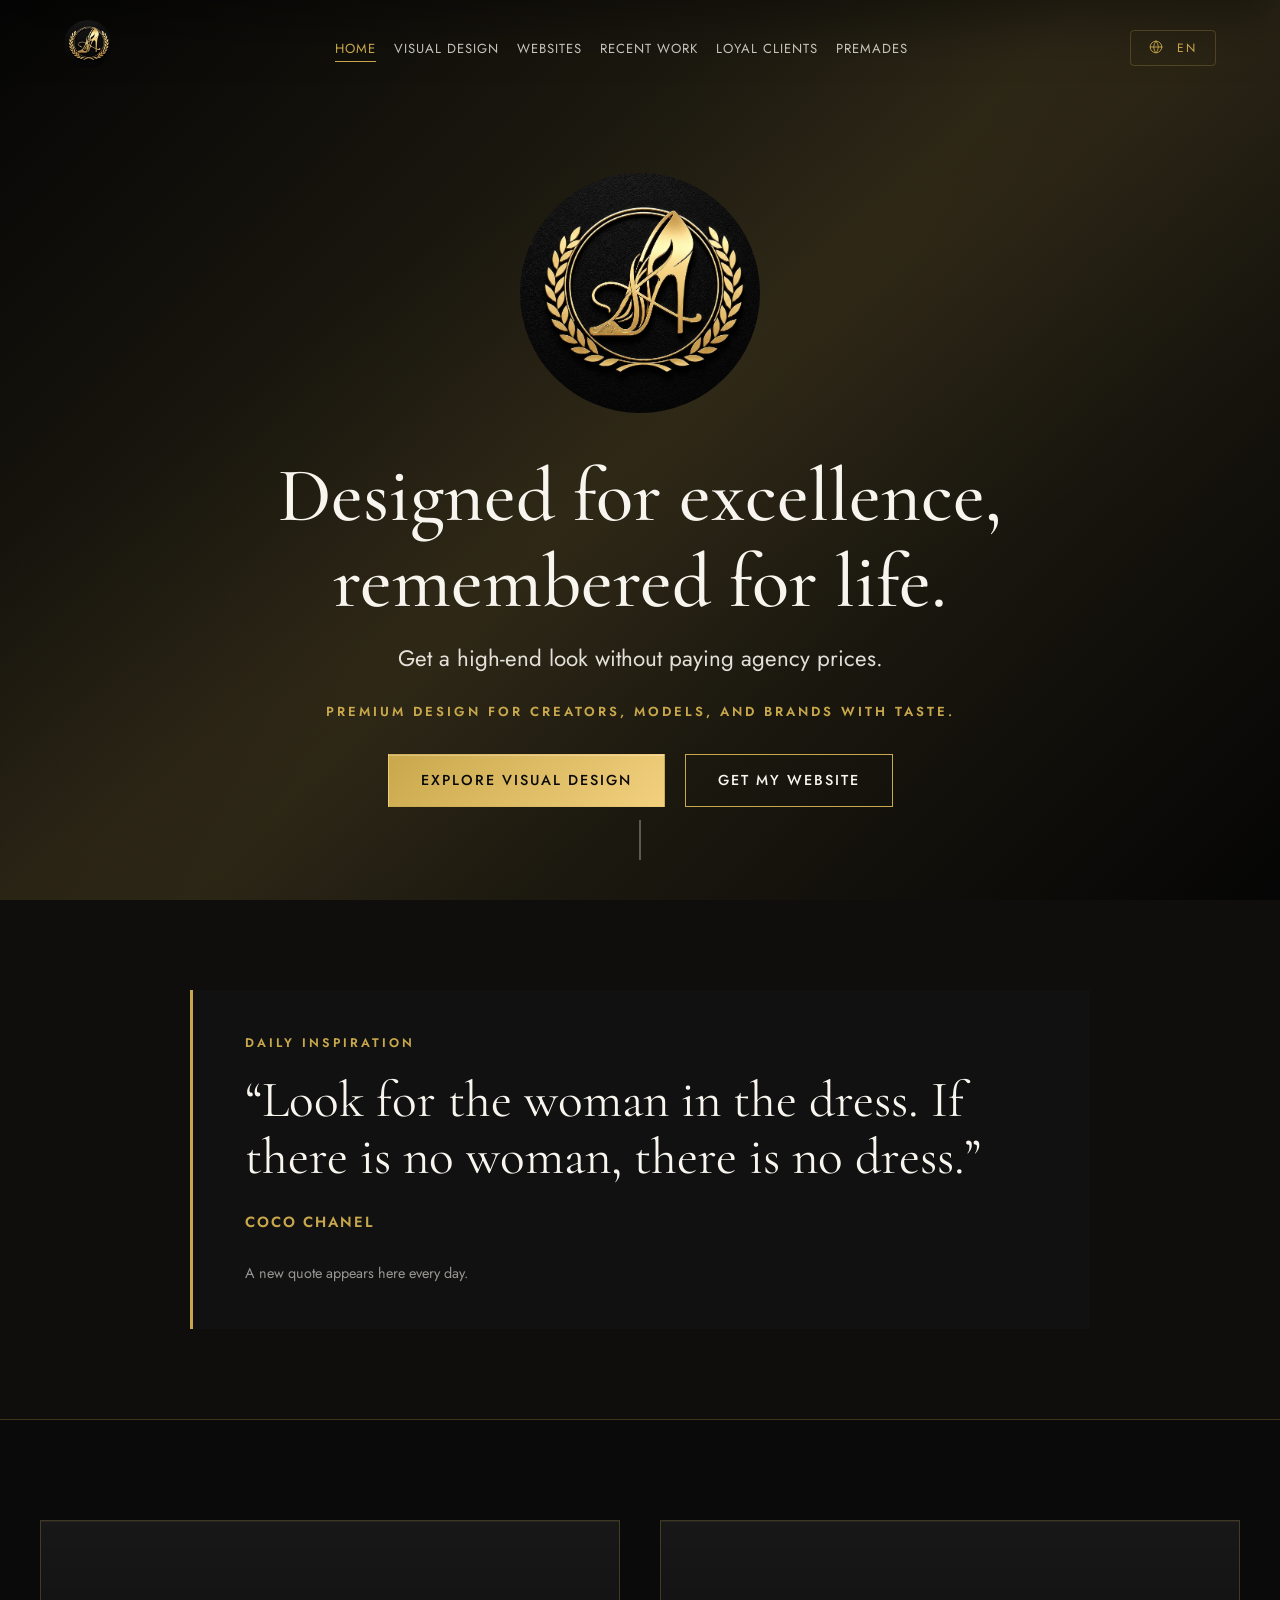
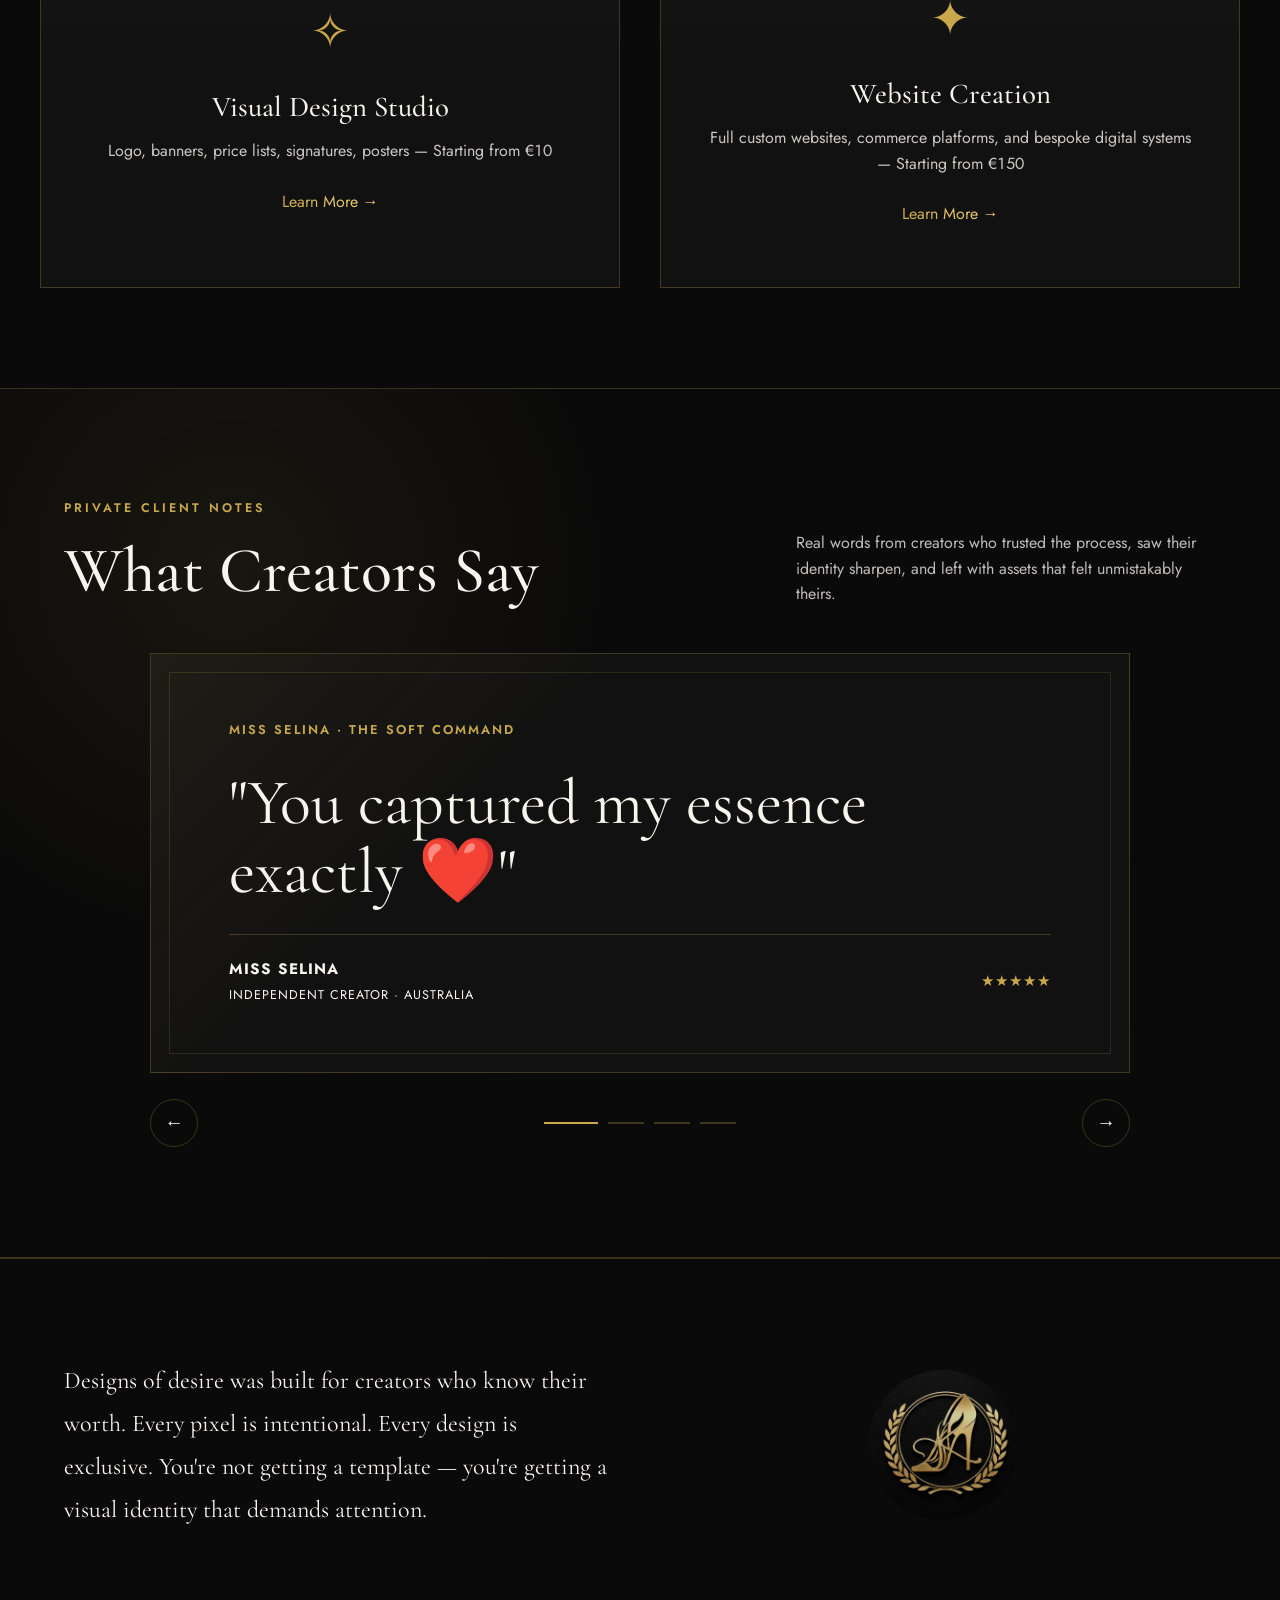
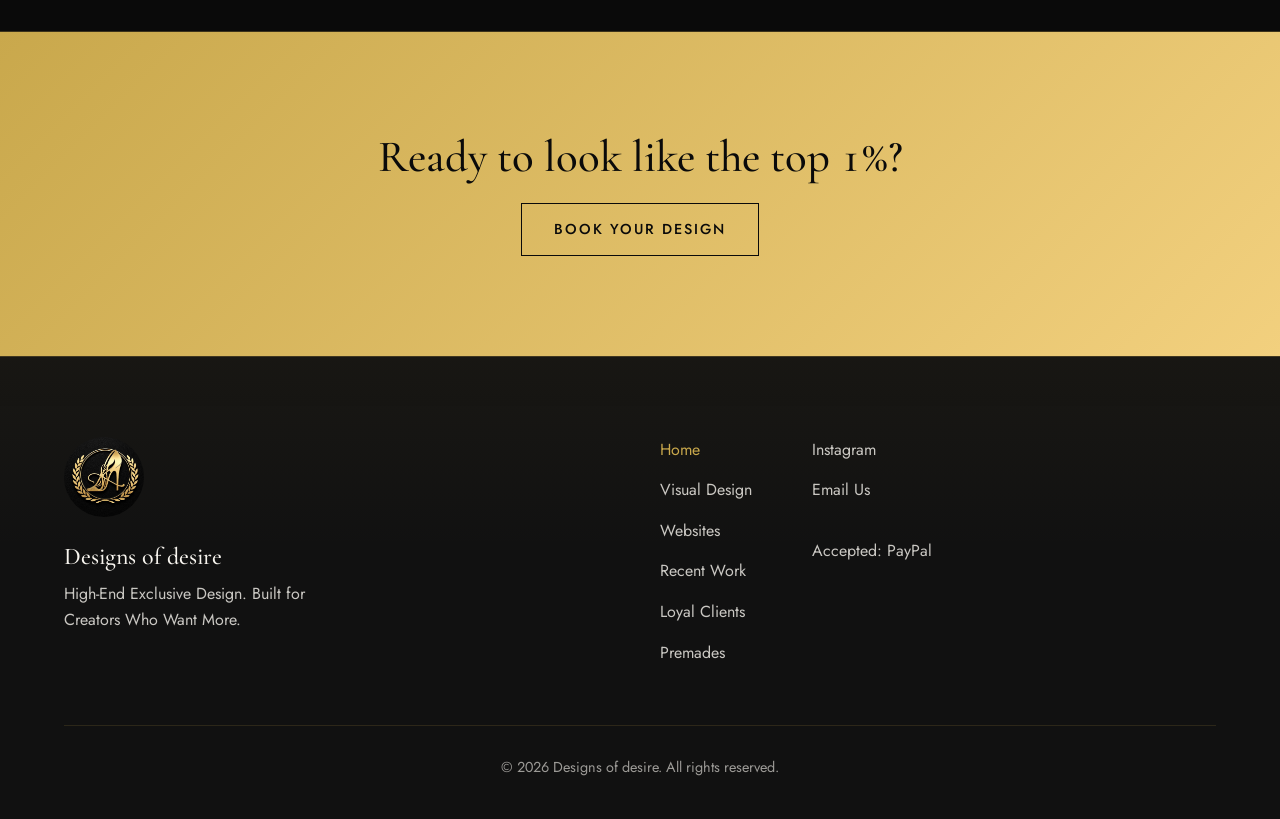
==== commit 53845aff: "h" ====
--- a/index.html
+++ b/index.html
@@ -1,18 +1,18 @@
-<!DOCTYPE html>
+﻿<!DOCTYPE html>
 <html lang="en" data-theme="noir">
 <head>
   <meta charset="UTF-8">
   <meta name="viewport" content="width=device-width, initial-scale=1.0">
-  <title>Amazing Designs | Logo Design & Web Design Studio · Casablanca</title>
+  <title>Designs of desire | Logo Design & Web Design Studio · Casablanca</title>
   <meta name="description" content="High-end logo design, brand identity, premade designs, and custom website creation in Casablanca. Premium visual design for creators, models, and luxury brands worldwide.">
   <link rel="canonical" href="https://elitexdesignsx-oss.github.io/Designs-Of-Desire/">
-  <meta property="og:title" content="Amazing Designs | Logo Design & Web Design · Casablanca">
+  <meta property="og:title" content="Designs of desire | Logo Design & Web Design · Casablanca">
   <meta property="og:description" content="Premium logo design, brand identity, and custom websites for creators and luxury brands. Based in Casablanca, serving worldwide.">
   <meta property="og:type" content="website">
   <meta property="og:url" content="https://elitexdesignsx-oss.github.io/Designs-Of-Desire/">
   <meta property="og:image" content="https://elitexdesignsx-oss.github.io/Designs-Of-Desire/Images/Logo/designs-of-desire-luxury-logo-1.jpeg">
   <meta name="twitter:card" content="summary_large_image">
-  <meta name="twitter:title" content="Amazing Designs | Logo Design & Web Design · Casablanca">
+  <meta name="twitter:title" content="Designs of desire | Logo Design & Web Design · Casablanca">
   <meta name="twitter:description" content="Premium logo design, brand identity, and custom websites for creators and luxury brands. Based in Casablanca, serving worldwide.">
   <meta name="twitter:image" content="https://elitexdesignsx-oss.github.io/Designs-Of-Desire/Images/Logo/designs-of-desire-luxury-logo-1.jpeg">
   <link rel="stylesheet" href="assets/css/styles.css">
@@ -26,7 +26,7 @@
         "ProfessionalService"
       ],
       "@id": "https://elitexdesignsx-oss.github.io/Designs-Of-Desire/#organization",
-      "name": "Amazing Designs",
+      "name": "Designs of desire",
       "url": "https://elitexdesignsx-oss.github.io/Designs-Of-Desire/",
       "email": "designs.of.desirex@gmail.com",
       "logo": {
@@ -62,7 +62,7 @@
       "@type": "WebSite",
       "@id": "https://elitexdesignsx-oss.github.io/Designs-Of-Desire/#website",
       "url": "https://elitexdesignsx-oss.github.io/Designs-Of-Desire/",
-      "name": "Amazing Designs",
+      "name": "Designs of desire",
       "publisher": {
         "@id": "https://elitexdesignsx-oss.github.io/Designs-Of-Desire/#organization"
       }
@@ -72,7 +72,7 @@
       "@id": "https://elitexdesignsx-oss.github.io/Designs-Of-Desire/#webpage",
       "url": "https://elitexdesignsx-oss.github.io/Designs-Of-Desire/",
       "name": "High-End Design for Creators and Brands",
-      "description": "Overview of Amazing Designs services, client notes, visual design packages, website creation, and booking paths.",
+      "description": "Overview of Designs of desire services, client notes, visual design packages, website creation, and booking paths.",
       "isPartOf": {
         "@id": "https://elitexdesignsx-oss.github.io/Designs-Of-Desire/#website"
       },
@@ -85,7 +85,7 @@
     {
       "@type": "ItemList",
       "@id": "https://elitexdesignsx-oss.github.io/Designs-Of-Desire/#services",
-      "name": "Amazing Designs core services",
+      "name": "Designs of desire core services",
       "itemListElement": [
         {
           "@type": "ListItem",
@@ -382,8 +382,8 @@
   <!-- Navigation -->
   <nav aria-label="Main navigation">
     <div class="container nav-container">
-      <a href="index.html" aria-label="Go to Amazing Designs homepage">
-        <img src="Images/Logo/designs-of-desire-luxury-logo.jpeg" alt="Amazing Designs luxury logo" class="nav-logo" width="1254" height="1254">
+      <a href="index.html" aria-label="Go to Designs of desire homepage">
+        <img src="Images/Logo/designs-of-desire-luxury-logo.jpeg" alt="Designs of desire luxury logo" class="nav-logo" width="1254" height="1254">
       </a>
       <ul class="nav-links">
         <li><a href="index.html" data-i18n="nav_home">Home</a></li>
@@ -417,7 +417,7 @@
   <header class="hero">
     <div class="container reveal">
       <div class="hero-logo-container">
-        <img src="Images/Logo/designs-of-desire-luxury-logo.jpeg" alt="Amazing Designs" class="hero-logo" width="1254" height="1254" fetchpriority="high">
+        <img src="Images/Logo/designs-of-desire-luxury-logo.jpeg" alt="Designs of desire" class="hero-logo" width="1254" height="1254" fetchpriority="high">
       </div>
       <h1 data-i18n="hero_title">Designed for excellence, remembered for life.</h1>
       <p data-i18n="hero_sub">Get a high-end look without paying agency prices.</p>
@@ -432,8 +432,8 @@
 
   <section class="agent-summary sr-only" aria-labelledby="home-summary-title">
     <div class="agent-summary-panel">
-      <h2 id="home-summary-title">What Amazing Designs Does</h2>
-      <p>Based in Casablanca and serving clients worldwide, Amazing Designs is a high-end visual design and website studio for creators, models, independent brands, and luxury-leaning personal brands that want a polished, memorable online presence without agency pricing.</p>
+      <h2 id="home-summary-title">What Designs of desire Does</h2>
+      <p>Based in Casablanca and serving clients worldwide, Designs of desire is a high-end visual design and website studio for creators, models, independent brands, and luxury-leaning personal brands that want a polished, memorable online presence without agency pricing.</p>
       <dl>
         <dt>Core services</dt>
         <dd>Visual design assets, custom websites, creator commerce platforms, bespoke digital systems, loyal client brand profiles, and exclusive premade designs.</dd>
@@ -442,7 +442,7 @@
         <dt>Starting prices</dt>
         <dd>Visual design starts at EUR 10, premade designs start at EUR 20, and custom websites start at EUR 150.</dd>
         <dt>Contact path</dt>
-        <dd>Email designs.of.desirex@gmail.com or message Amazing Designs on Instagram to request a project.</dd>
+        <dd>Email designs.of.desirex@gmail.com or message Designs of desire on Instagram to request a project.</dd>
       </dl>
       <p class="last-updated">Last updated: May 31, 2026</p>
     </div>
@@ -541,7 +541,7 @@
   <section class="about-strip">
     <div class="container about-grid reveal">
       <div class="about-text" data-i18n="about_text">
-        "Amazing Designs was built for creators who know their worth. Every pixel is intentional. Every design is exclusive. You're not getting a template — you're getting a visual identity that demands attention."
+        "Designs of desire was built for creators who know their worth. Every pixel is intentional. Every design is exclusive. You're not getting a template — you're getting a visual identity that demands attention."
       </div>
       <div>
         <img src="Images/Logo/designs-of-desire-luxury-logo.jpeg" alt="Crest" class="about-img" loading="lazy" decoding="async" width="1254" height="1254">
@@ -563,8 +563,8 @@
     <div class="container">
       <div class="footer-content">
         <div>
-          <img src="Images/Logo/designs-of-desire-luxury-logo.jpeg" alt="Amazing Designs luxury logo" class="footer-logo" loading="lazy" decoding="async" width="1254" height="1254">
-          <h3 style="font-size: 1.5rem; margin-bottom: 10px;">Amazing Designs</h3>
+          <img src="Images/Logo/designs-of-desire-luxury-logo.jpeg" alt="Designs of desire luxury logo" class="footer-logo" loading="lazy" decoding="async" width="1254" height="1254">
+          <h3 style="font-size: 1.5rem; margin-bottom: 10px;">Designs of desire</h3>
           <p style="opacity: 0.8; max-width: 300px;">High-End Exclusive Design. Built for Creators Who Want More.</p>
         </div>
         <div style="display: flex; gap: 60px;">
@@ -585,7 +585,7 @@
         </div>
       </div>
       <div class="footer-bottom">
-        &copy; 2026 Amazing Designs. All rights reserved.
+        &copy; 2026 Designs of desire. All rights reserved.
       </div>
     </div>
   </footer>
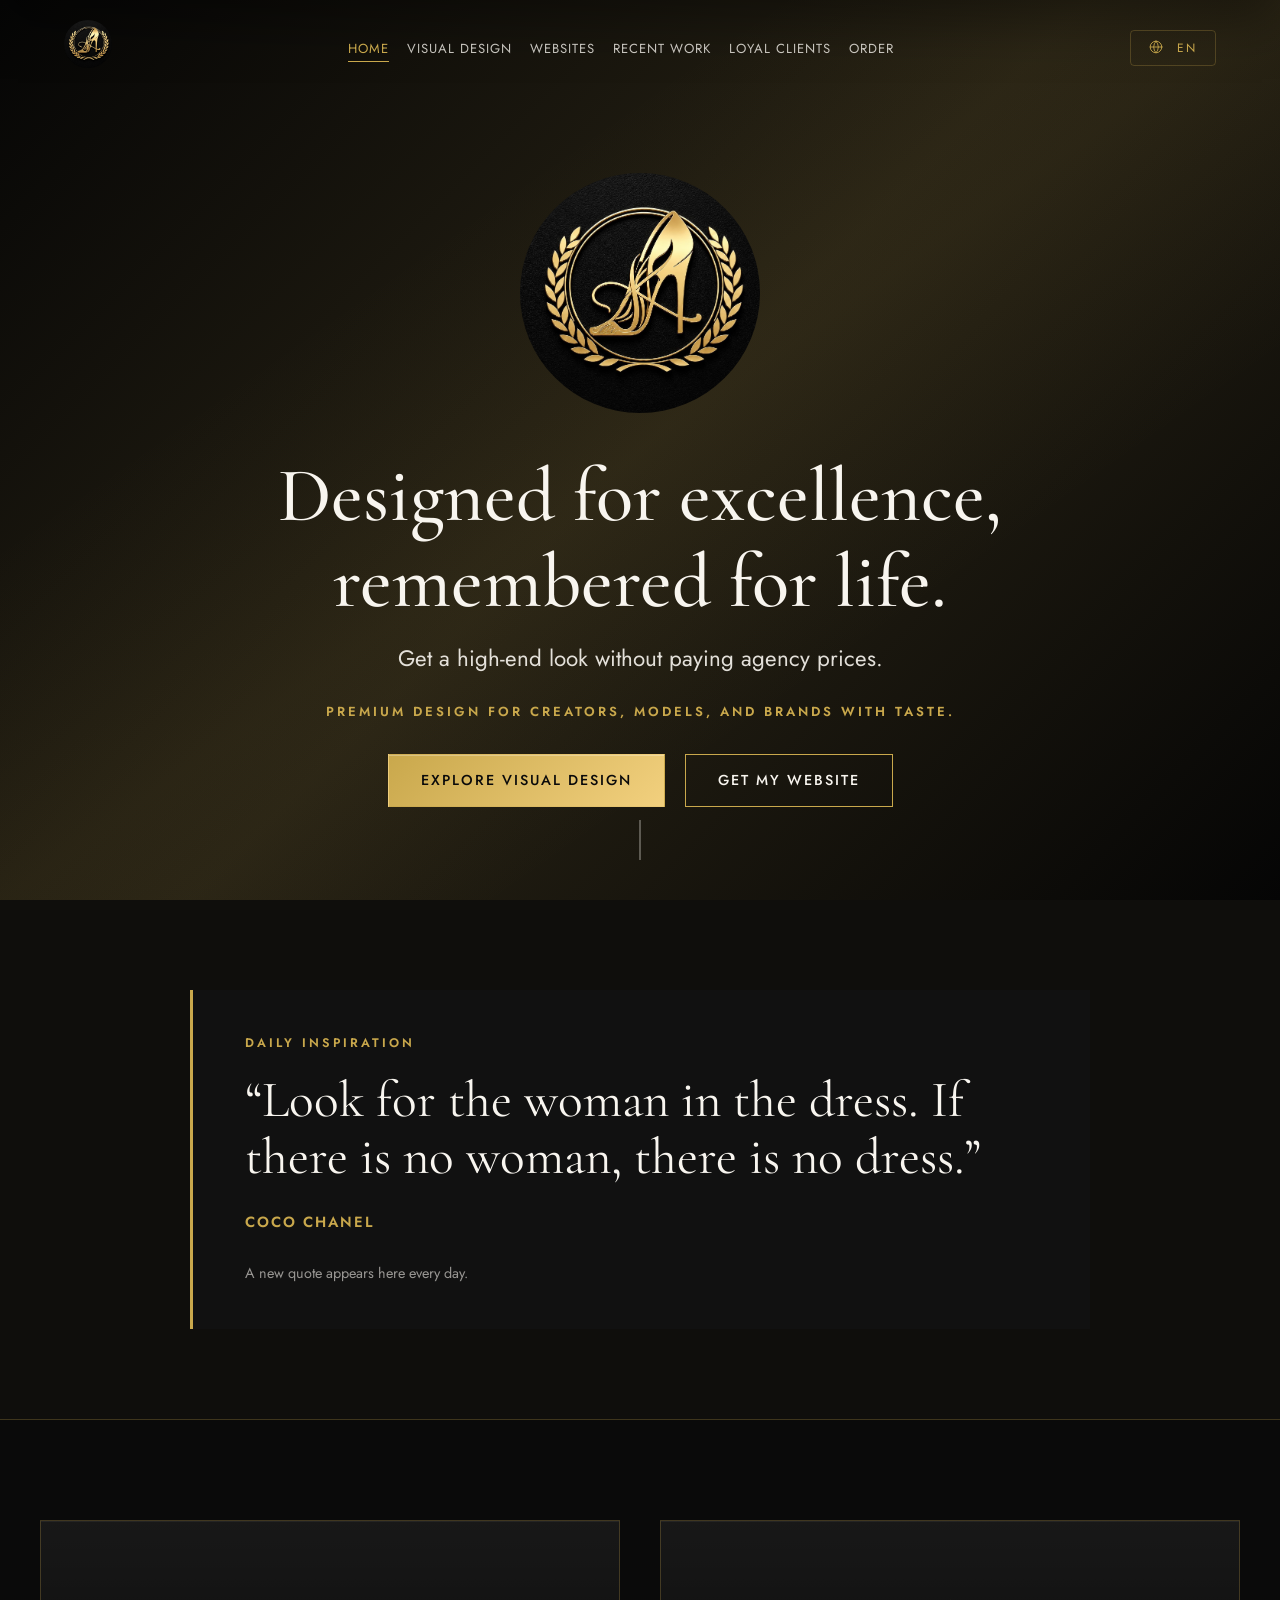
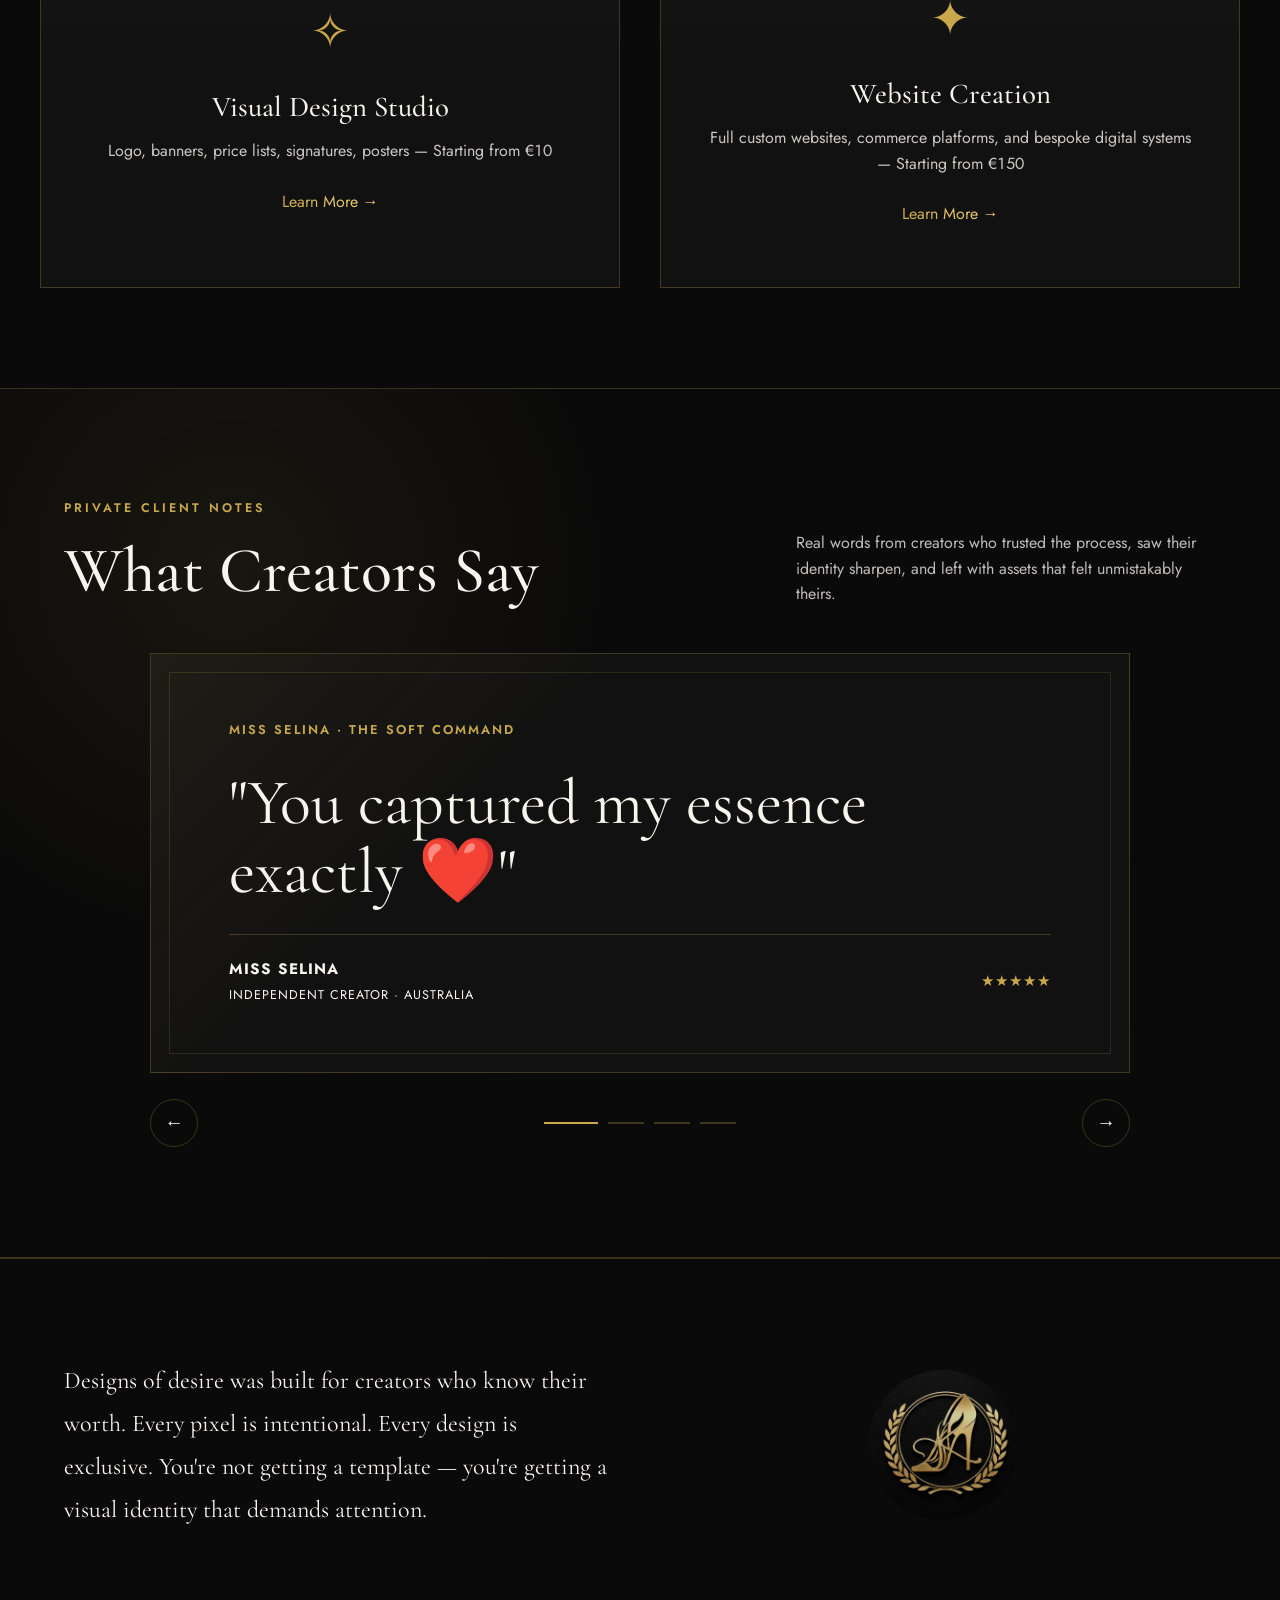
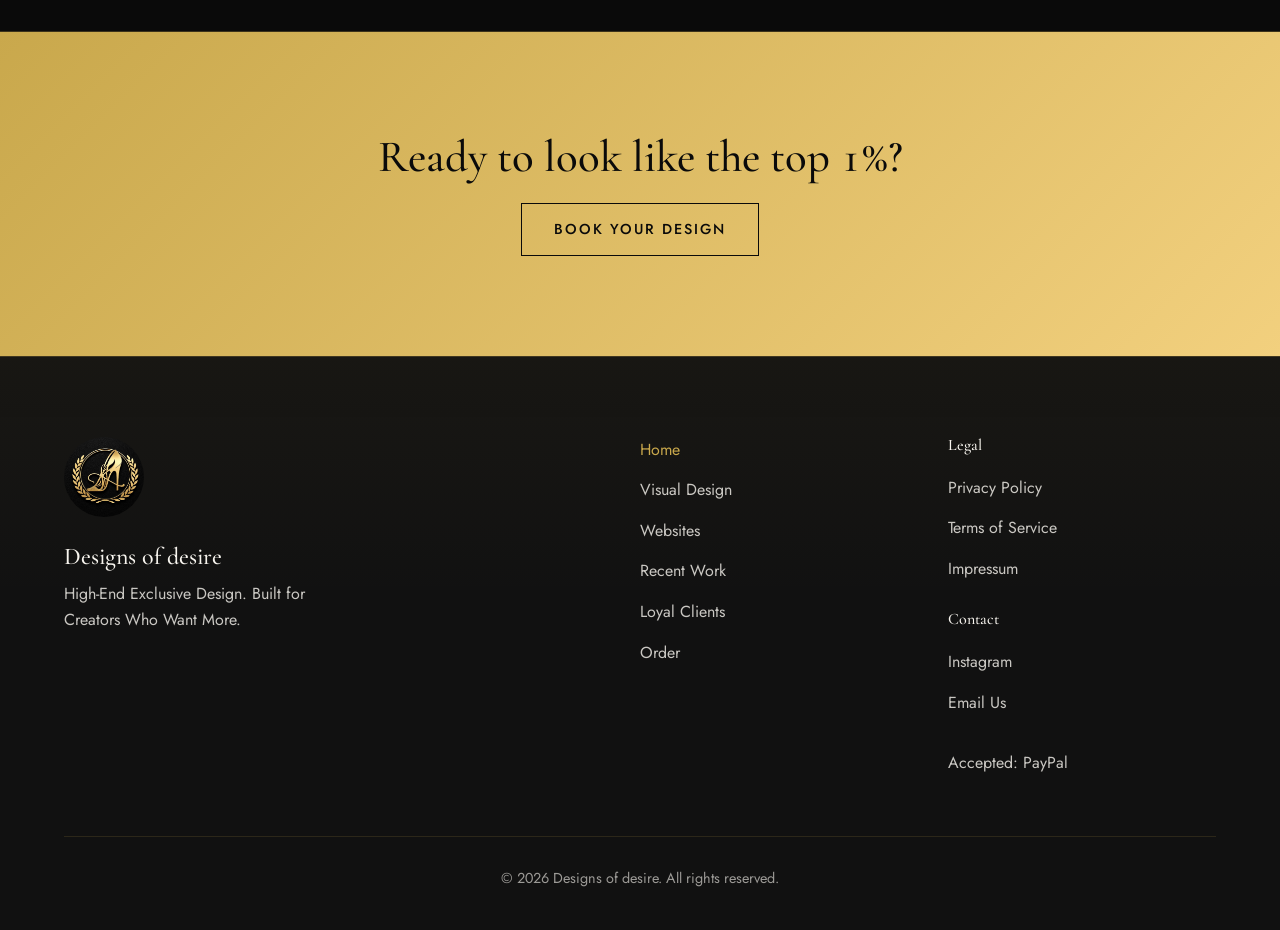
==== commit e36a6173: "n" ====
--- a/index.html
+++ b/index.html
@@ -1,4 +1,4 @@
-﻿<!DOCTYPE html>
+<!DOCTYPE html>
 <html lang="en" data-theme="noir">
 <head>
   <meta charset="UTF-8">
@@ -391,7 +391,8 @@
         <li><a href="websites.html" data-i18n="nav_websites">Websites</a></li>
         <li><a href="recent-work.html" data-i18n="nav_work">Recent Work</a></li>
         <li><a href="loyal-clients.html" data-i18n="nav_clients">Loyal Clients</a></li>
-        <li><a href="premades.html" data-i18n="nav_premades">Premades</a></li>
+        <!-- <li><a href="premades.html" data-i18n="nav_premades">Premades</a></li> -->
+        <li><a href="order.html" data-i18n="nav_order">Order</a></li>
       </ul>
       <div class="nav-controls">
         <button class="lang-switch" type="button" aria-label="Change language"><svg width="14" height="14" viewBox="0 0 24 24" fill="none" stroke="currentColor" stroke-width="1.5" stroke-linecap="round" stroke-linejoin="round"><circle cx="12" cy="12" r="10"></circle><line x1="2" y1="12" x2="22" y2="12"></line><path d="M12 2a15.3 15.3 0 0 1 4 10 15.3 15.3 0 0 1-4 10 15.3 15.3 0 0 1-4-10 15.3 15.3 0 0 1 4-10z"></path></svg> EN</button>
@@ -409,7 +410,8 @@
     <a href="websites.html" data-i18n="nav_websites">Websites</a>
     <a href="recent-work.html" data-i18n="nav_work">Recent Work</a>
     <a href="loyal-clients.html" data-i18n="nav_clients">Loyal Clients</a>
-      <a href="premades.html" data-i18n="nav_premades">Premades</a>
+    <!-- <a href="premades.html" data-i18n="nav_premades">Premades</a> -->
+    <a href="order.html" data-i18n="nav_order">Order</a>
     </div>
 
   <main>
@@ -567,22 +569,26 @@
           <h3 style="font-size: 1.5rem; margin-bottom: 10px;">Designs of desire</h3>
           <p style="opacity: 0.8; max-width: 300px;">High-End Exclusive Design. Built for Creators Who Want More.</p>
         </div>
-        <div style="display: flex; gap: 60px;">
-          <div class="footer-links">
+        <div class="footer-links">
             <a href="index.html" data-i18n="nav_home">Home</a>
             <a href="visual-design.html" data-i18n="nav_visual">Visual Design</a>
             <a href="websites.html" data-i18n="nav_websites">Websites</a>
             <a href="recent-work.html" data-i18n="nav_work">Recent Work</a>
             <a href="loyal-clients.html" data-i18n="nav_clients">Loyal Clients</a>
-      <a href="premades.html" data-i18n="nav_premades">Premades</a>
+            <!-- <a href="premades.html" data-i18n="nav_premades">Premades</a> -->
+            <a href="order.html" data-i18n="nav_order">Order</a>
     </div>
           <address class="footer-links">
-
+            <h4 data-i18n="legal_title" style="margin-bottom: 5px;">Legal</h4>
+            <a href="privacy.html" data-i18n="nav_privacy">Privacy Policy</a>
+            <a href="terms.html" data-i18n="nav_terms">Terms of Service</a>
+            <a href="impressum.html" data-i18n="nav_impressum">Impressum</a>
+            
+            <h4 style="margin-bottom: 5px; margin-top: 15px;">Contact</h4>
             <a href="https://www.instagram.com/designs_of_desire_official_x/" target="_blank">Instagram</a>
             <a href="mailto:designs.of.desirex@gmail.com">Email Us</a>
             <span style="opacity: 0.8; margin-top: 20px;">Accepted: PayPal</span>
           </address>
-        </div>
       </div>
       <div class="footer-bottom">
         &copy; 2026 Designs of desire. All rights reserved.
--- a/assets/css/styles.css
+++ b/assets/css/styles.css
@@ -1110,7 +1110,7 @@
 
 .footer-content {
   display: grid;
-  grid-template-columns: 1fr 1fr;
+  grid-template-columns: 2fr 1fr 1fr;
   gap: 40px;
   margin-bottom: 60px;
 }
@@ -1165,6 +1165,7 @@
   transform: translateY(14px);
   transition: opacity 360ms var(--ease-out), transform 420ms var(--ease-out);
 }
+
 .reveal.active {
   opacity: 1;
   transform: translateY(0);
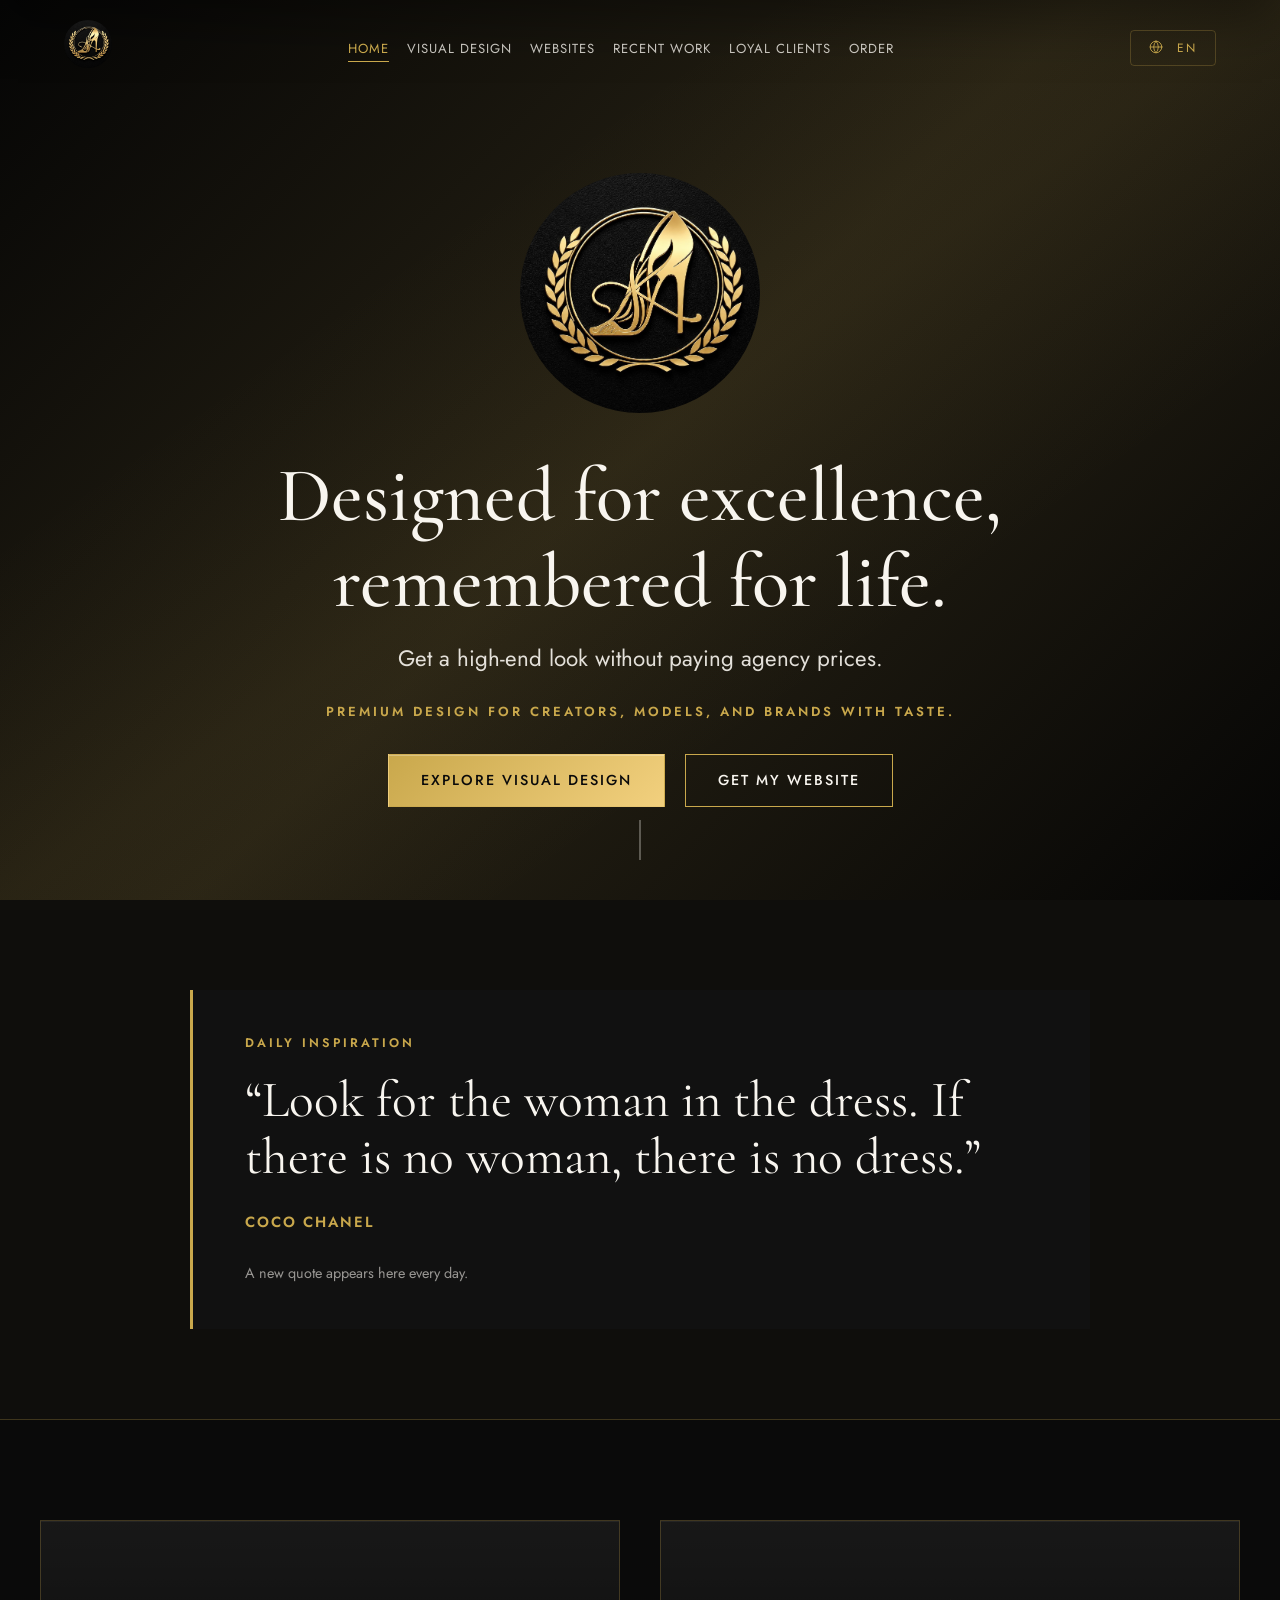
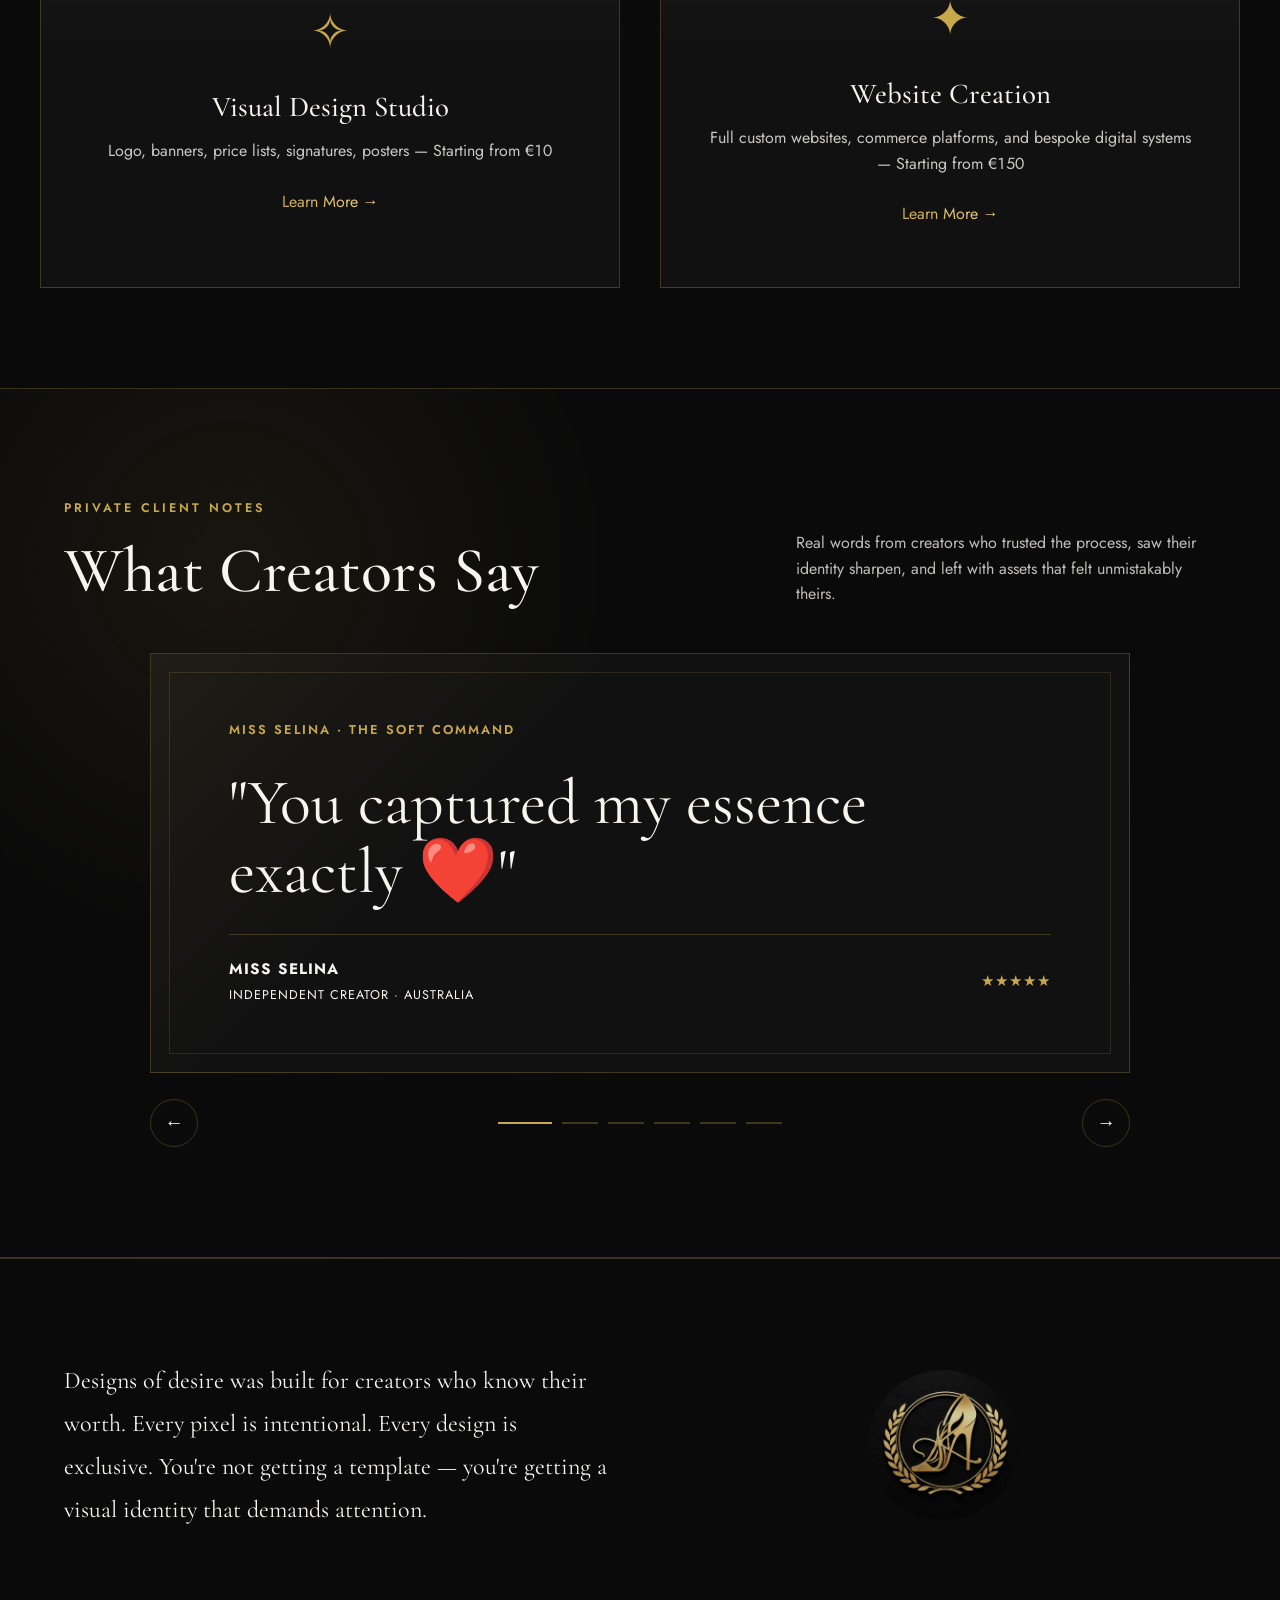
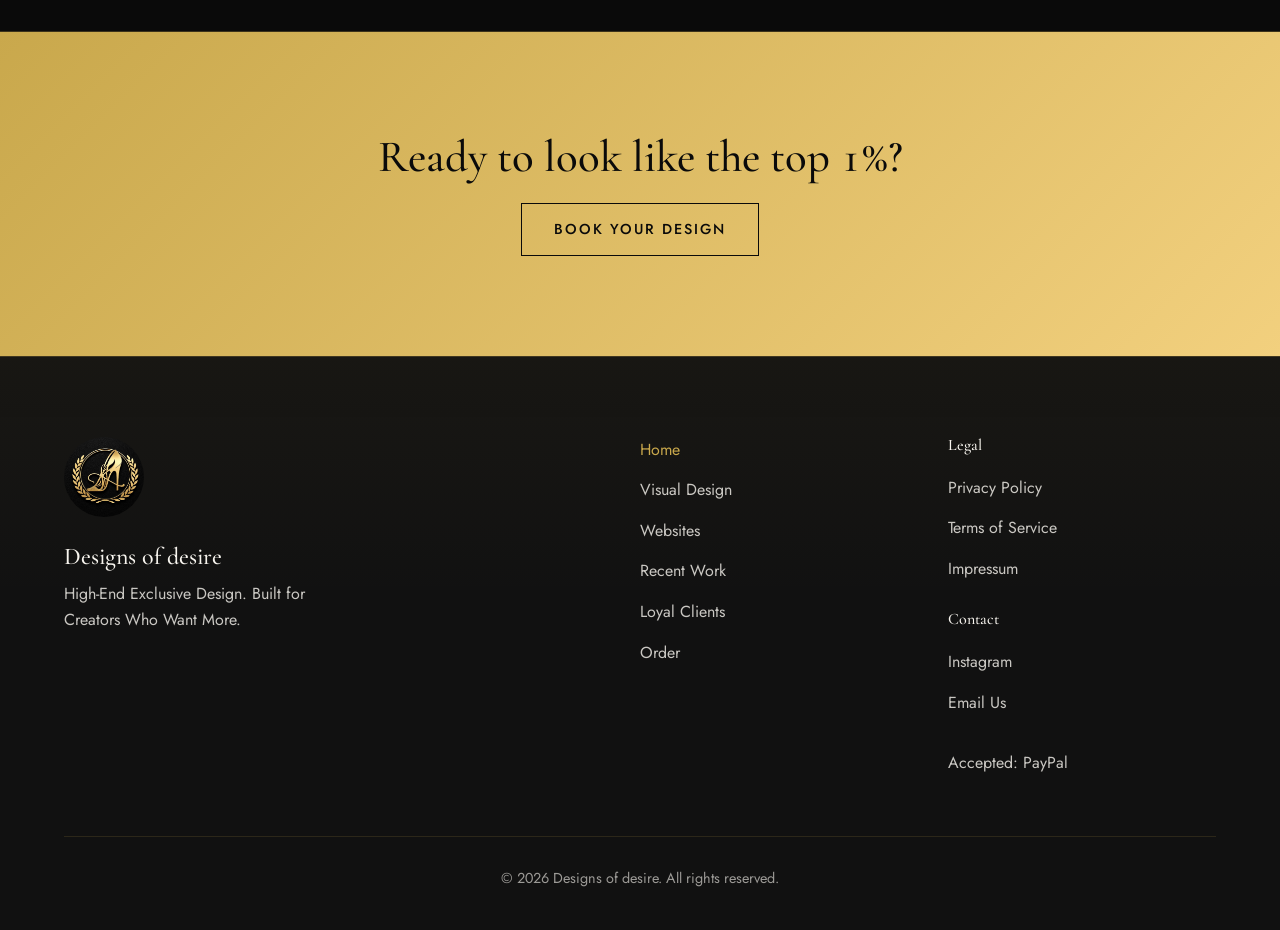
==== commit 54fe8e19: "b" ====
--- a/index.html
+++ b/index.html
@@ -5,16 +5,16 @@
   <meta name="viewport" content="width=device-width, initial-scale=1.0">
   <title>Designs of desire | Logo Design & Web Design Studio · Casablanca</title>
   <meta name="description" content="High-end logo design, brand identity, premade designs, and custom website creation in Casablanca. Premium visual design for creators, models, and luxury brands worldwide.">
-  <link rel="canonical" href="https://elitexdesignsx-oss.github.io/Designs-Of-Desire/">
+  <link rel="canonical" href="https://designsofdesire.netlify.app/">
   <meta property="og:title" content="Designs of desire | Logo Design & Web Design · Casablanca">
   <meta property="og:description" content="Premium logo design, brand identity, and custom websites for creators and luxury brands. Based in Casablanca, serving worldwide.">
   <meta property="og:type" content="website">
-  <meta property="og:url" content="https://elitexdesignsx-oss.github.io/Designs-Of-Desire/">
-  <meta property="og:image" content="https://elitexdesignsx-oss.github.io/Designs-Of-Desire/Images/Logo/designs-of-desire-luxury-logo-1.jpeg">
+  <meta property="og:url" content="https://designsofdesire.netlify.app/">
+  <meta property="og:image" content="https://designsofdesire.netlify.app/Images/Logo/designs-of-desire-luxury-logo-1.jpeg">
   <meta name="twitter:card" content="summary_large_image">
   <meta name="twitter:title" content="Designs of desire | Logo Design & Web Design · Casablanca">
   <meta name="twitter:description" content="Premium logo design, brand identity, and custom websites for creators and luxury brands. Based in Casablanca, serving worldwide.">
-  <meta name="twitter:image" content="https://elitexdesignsx-oss.github.io/Designs-Of-Desire/Images/Logo/designs-of-desire-luxury-logo-1.jpeg">
+  <meta name="twitter:image" content="https://designsofdesire.netlify.app/Images/Logo/designs-of-desire-luxury-logo-1.jpeg">
   <link rel="stylesheet" href="assets/css/styles.css">
   <script type="application/ld+json">
 {
@@ -25,15 +25,15 @@
         "Organization",
         "ProfessionalService"
       ],
-      "@id": "https://elitexdesignsx-oss.github.io/Designs-Of-Desire/#organization",
+      "@id": "https://designsofdesire.netlify.app/#organization",
       "name": "Designs of desire",
-      "url": "https://elitexdesignsx-oss.github.io/Designs-Of-Desire/",
+      "url": "https://designsofdesire.netlify.app/",
       "email": "designs.of.desirex@gmail.com",
       "logo": {
         "@type": "ImageObject",
-        "url": "https://elitexdesignsx-oss.github.io/Designs-Of-Desire/Images/Logo/designs-of-desire-luxury-logo-1.jpeg"
+        "url": "https://designsofdesire.netlify.app/Images/Logo/designs-of-desire-luxury-logo-1.jpeg"
       },
-      "image": "https://elitexdesignsx-oss.github.io/Designs-Of-Desire/Images/Logo/designs-of-desire-luxury-logo-1.jpeg",
+      "image": "https://designsofdesire.netlify.app/Images/Logo/designs-of-desire-luxury-logo-1.jpeg",
       "description": "High-end exclusive visual design, creator branding, premade designs, and custom websites for creators, models, independent brands, and luxury-leaning personal brands.",
       "priceRange": "EUR 10-2000+",
       "areaServed": [
@@ -60,44 +60,44 @@
     },
     {
       "@type": "WebSite",
-      "@id": "https://elitexdesignsx-oss.github.io/Designs-Of-Desire/#website",
-      "url": "https://elitexdesignsx-oss.github.io/Designs-Of-Desire/",
+      "@id": "https://designsofdesire.netlify.app/#website",
+      "url": "https://designsofdesire.netlify.app/",
       "name": "Designs of desire",
       "publisher": {
-        "@id": "https://elitexdesignsx-oss.github.io/Designs-Of-Desire/#organization"
+        "@id": "https://designsofdesire.netlify.app/#organization"
       }
     },
     {
       "@type": "WebPage",
-      "@id": "https://elitexdesignsx-oss.github.io/Designs-Of-Desire/#webpage",
-      "url": "https://elitexdesignsx-oss.github.io/Designs-Of-Desire/",
+      "@id": "https://designsofdesire.netlify.app/#webpage",
+      "url": "https://designsofdesire.netlify.app/",
       "name": "High-End Design for Creators and Brands",
       "description": "Overview of Designs of desire services, client notes, visual design packages, website creation, and booking paths.",
       "isPartOf": {
-        "@id": "https://elitexdesignsx-oss.github.io/Designs-Of-Desire/#website"
+        "@id": "https://designsofdesire.netlify.app/#website"
       },
       "about": {
-        "@id": "https://elitexdesignsx-oss.github.io/Designs-Of-Desire/#organization"
+        "@id": "https://designsofdesire.netlify.app/#organization"
       },
       "datePublished": "2026-05-31",
       "dateModified": "2026-05-31"
     },
     {
       "@type": "ItemList",
-      "@id": "https://elitexdesignsx-oss.github.io/Designs-Of-Desire/#services",
+      "@id": "https://designsofdesire.netlify.app/#services",
       "name": "Designs of desire core services",
       "itemListElement": [
         {
           "@type": "ListItem",
           "position": 1,
           "name": "Visual Design Studio",
-          "url": "https://elitexdesignsx-oss.github.io/Designs-Of-Desire/visual-design.html"
+          "url": "https://designsofdesire.netlify.app/visual-design.html"
         },
         {
           "@type": "ListItem",
           "position": 2,
           "name": "Website Creation",
-          "url": "https://elitexdesignsx-oss.github.io/Designs-Of-Desire/websites.html"
+          "url": "https://designsofdesire.netlify.app/websites.html"
         }
       ]
     }
@@ -520,6 +520,24 @@
             </div>
           </article>
 
+                    <article class="review-slide" data-review-slide>
+            <div class="review-tag">Miss Selina · Live Web Experience</div>
+            <p class="review-quote">"woooooow you are just *chefs kiss* .... this will be MINE ? i'm speechless Its so nice 😍😍😍😍😍😍😍"</p>
+            <div class="review-author">
+              <div><strong>Miss Selina</strong><br><small>The Soft Command</small></div>
+              <div class="stars">★★★★★</div>
+            </div>
+          </article>
+
+          <article class="review-slide" data-review-slide>
+            <div class="review-tag">Miss Selina · Custom Web Architecture</div>
+            <p class="review-quote">"its really so nice I dont even know what the hell to say THANK YOU you have a keen eye for detail"</p>
+            <div class="review-author">
+              <div><strong>Miss Selina</strong><br><small>The Soft Command</small></div>
+              <div class="stars">★★★★★</div>
+            </div>
+          </article>
+
           <article class="review-slide review-cta" data-review-slide>
             <div class="review-tag">Invitation Only Energy</div>
             <p class="review-quote">Want your brand to be the next one they remember?</p>
@@ -555,7 +573,7 @@
   <section class="uniform-stripe gold-gradient-bg">
     <div class="container reveal">
       <h2 data-i18n="bottom_cta">Ready to look like the top 1%?</h2>
-      <a href="websites.html#website-quote-form" class="btn btn-outline" style="border-color: var(--button-text); color: var(--button-text);" data-i18n="btn_book">Book Your Design</a>
+      <a href="order.html" class="btn btn-outline" style="border-color: var(--button-text); color: var(--button-text);" data-i18n="btn_book">Book Your Design</a>
     </div>
   </section>
   </main>
--- a/assets/css/styles.css
+++ b/assets/css/styles.css
@@ -1376,3 +1376,66 @@
   margin-top: 15px;
   display: none;
 }
+
+
+/* MacBook Device Mockup */
+.macbook-mockup {
+  width: 100%;
+  max-width: 1024px;
+  margin: 0 auto;
+  border: 1px solid var(--border-color);
+  border-radius: 12px 12px 0 0;
+  background: #111;
+  box-shadow: 0 30px 60px rgba(0,0,0,0.4);
+  position: relative;
+  overflow: hidden;
+}
+[data-theme="marble"] .macbook-mockup {
+  background: #f4f4f4;
+  box-shadow: 0 30px 60px rgba(0,0,0,0.1);
+}
+.macbook-top-bar {
+  height: 32px;
+  background: #222;
+  border-bottom: 1px solid var(--border-color);
+  display: flex;
+  align-items: center;
+  padding: 0 16px;
+  gap: 6px;
+}
+[data-theme="marble"] .macbook-top-bar {
+  background: #e0e0e0;
+}
+.mac-dot {
+  width: 10px;
+  height: 10px;
+  border-radius: 50%;
+  background: #ff5f56;
+}
+.mac-dot:nth-child(2) { background: #ffbd2e; }
+.mac-dot:nth-child(3) { background: #27c93f; }
+.mac-url {
+  margin: 0 auto;
+  background: #333;
+  padding: 2px 12px;
+  border-radius: 4px;
+  font-size: 0.75rem;
+  color: #aaa;
+  font-family: monospace;
+  transform: translateX(-24px);
+}
+[data-theme="marble"] .mac-url {
+  background: #fff;
+  color: #666;
+}
+.macbook-screen {
+  width: 100%;
+  aspect-ratio: 16/10;
+  background: #000;
+  position: relative;
+}
+.macbook-screen iframe {
+  width: 100%;
+  height: 100%;
+  border: none;
+}
